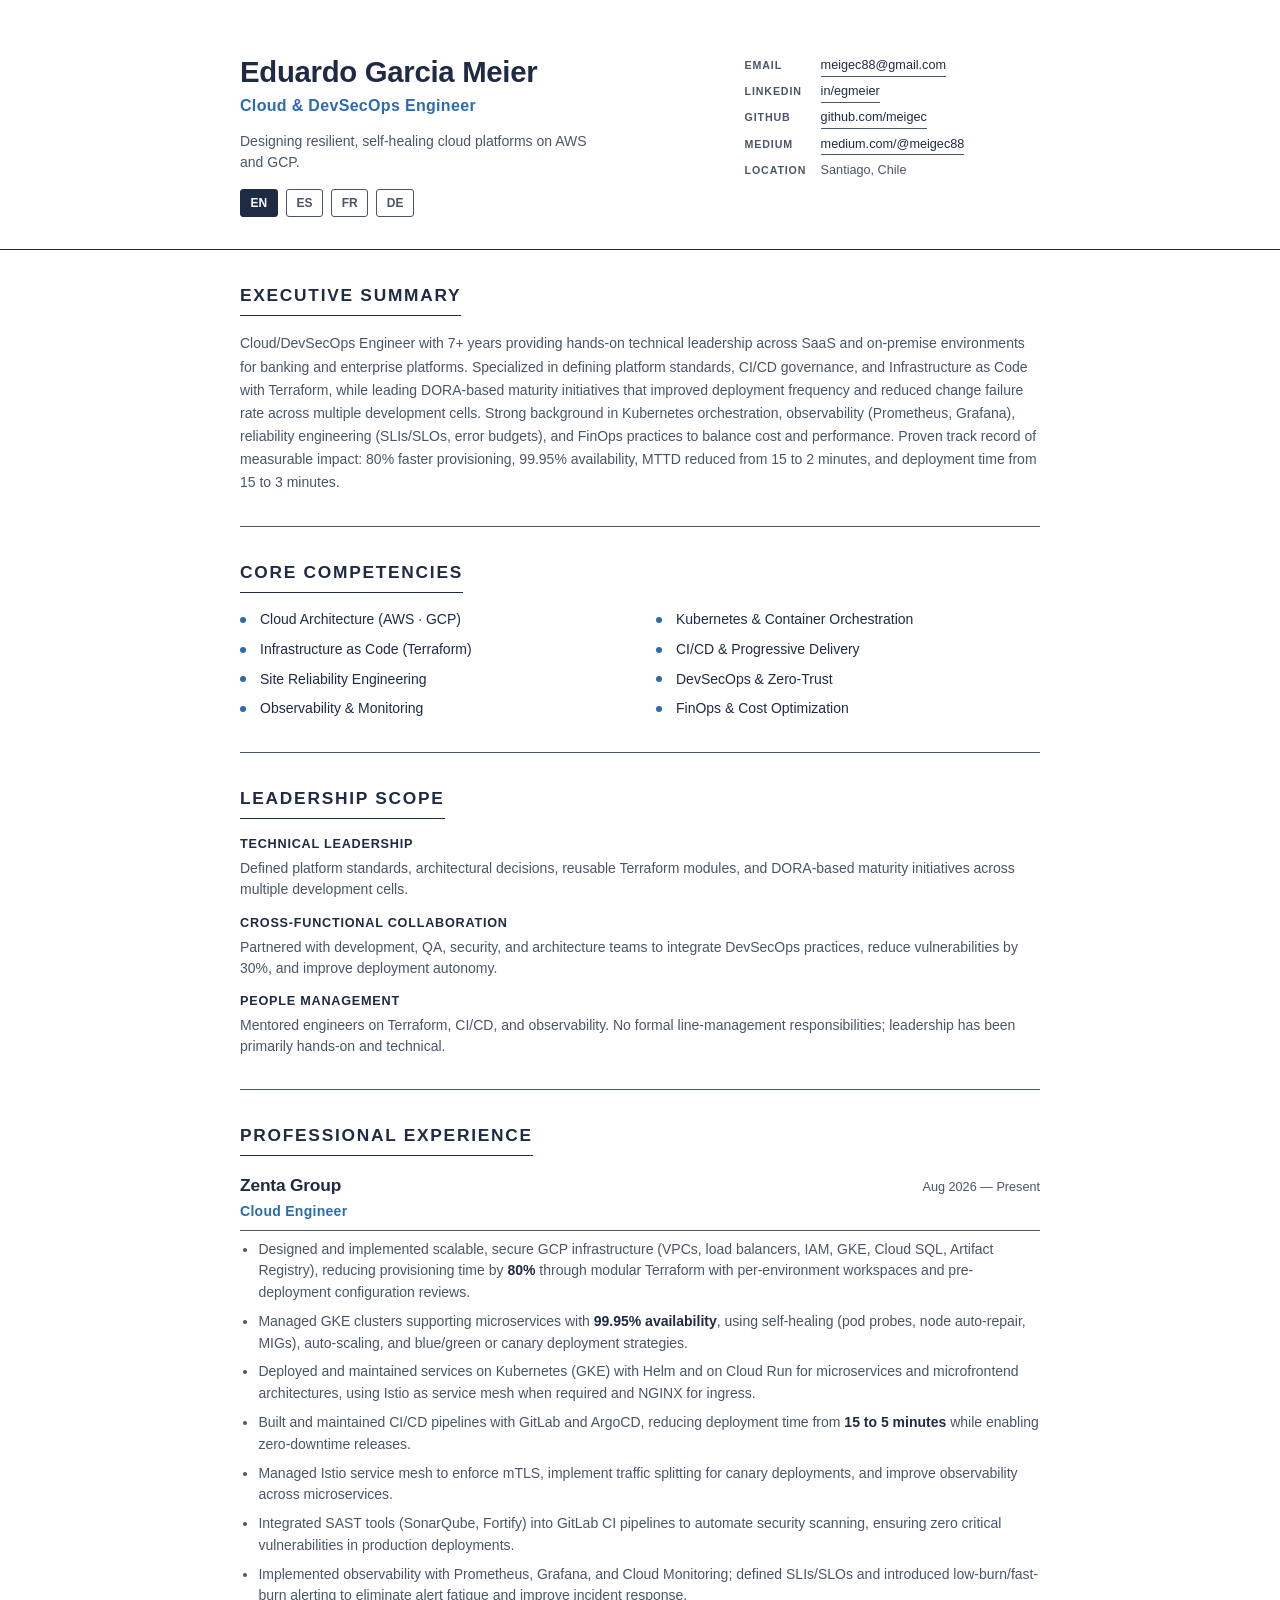
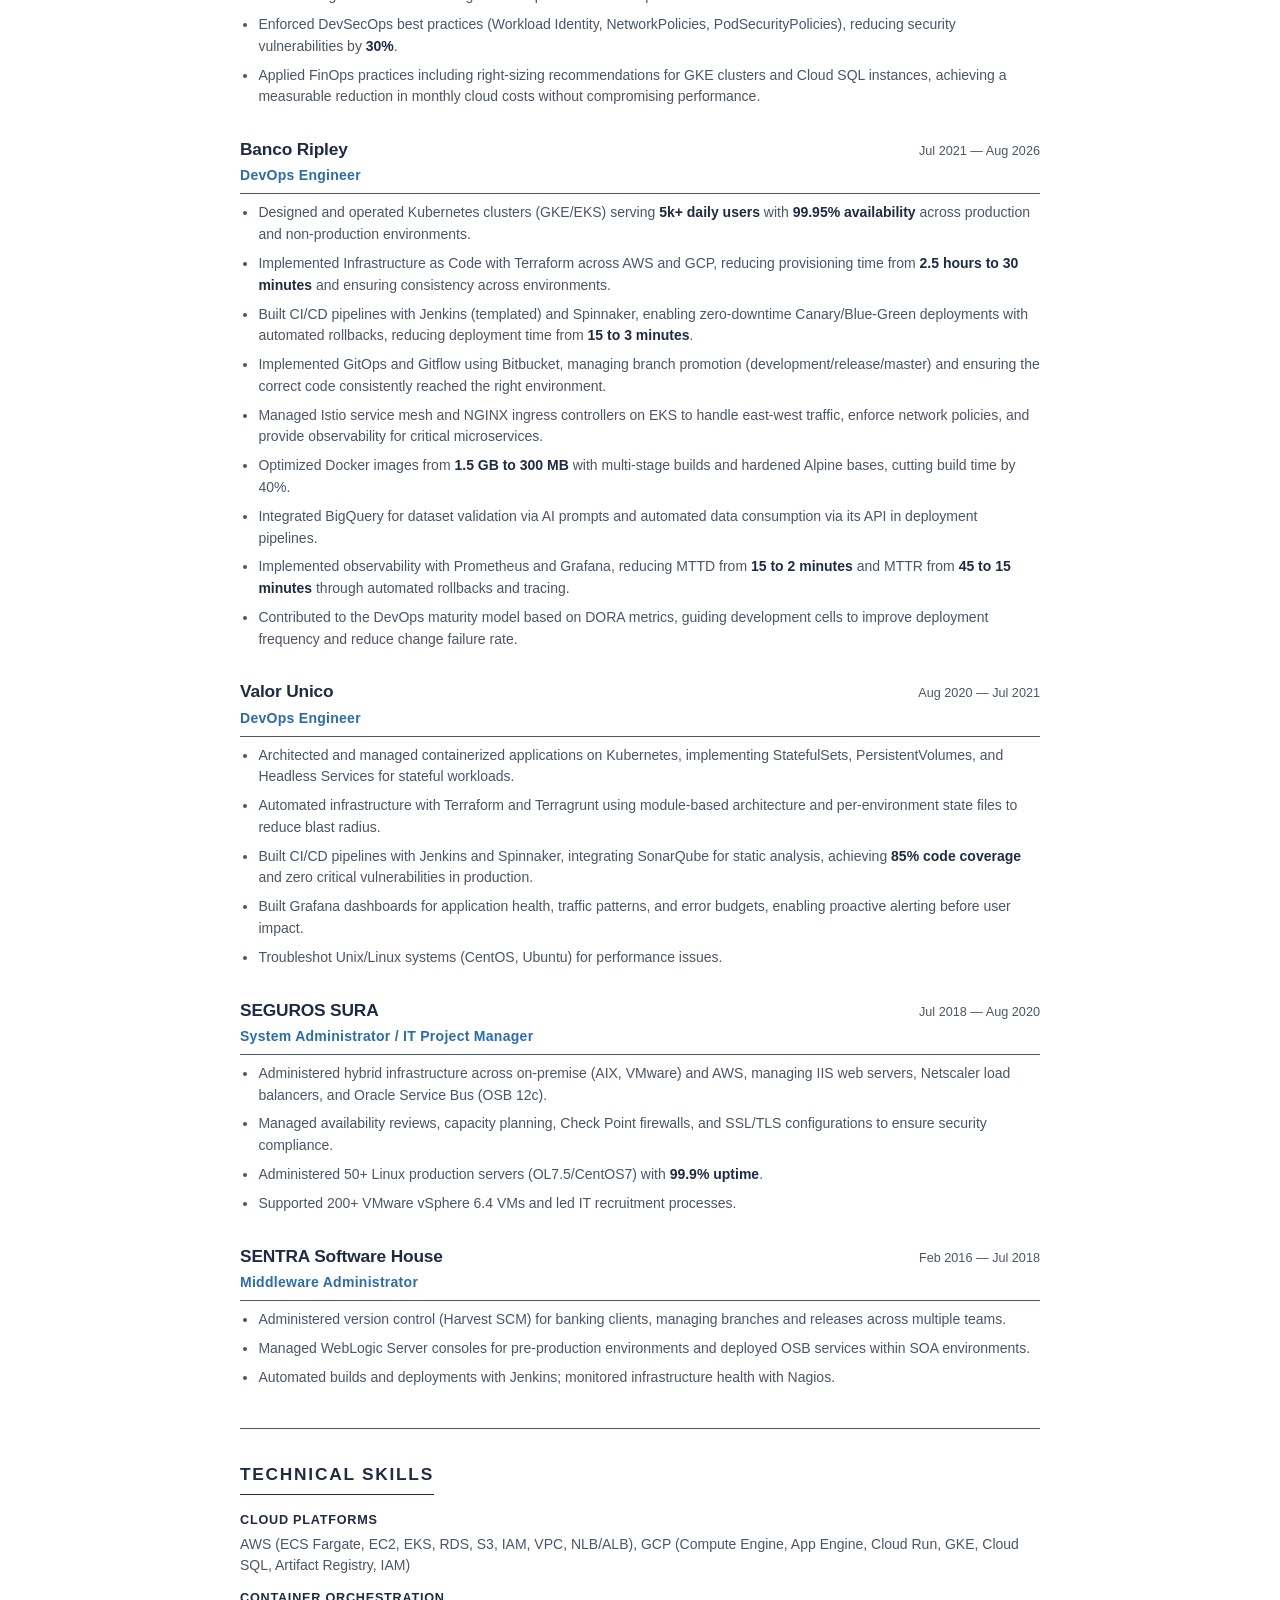
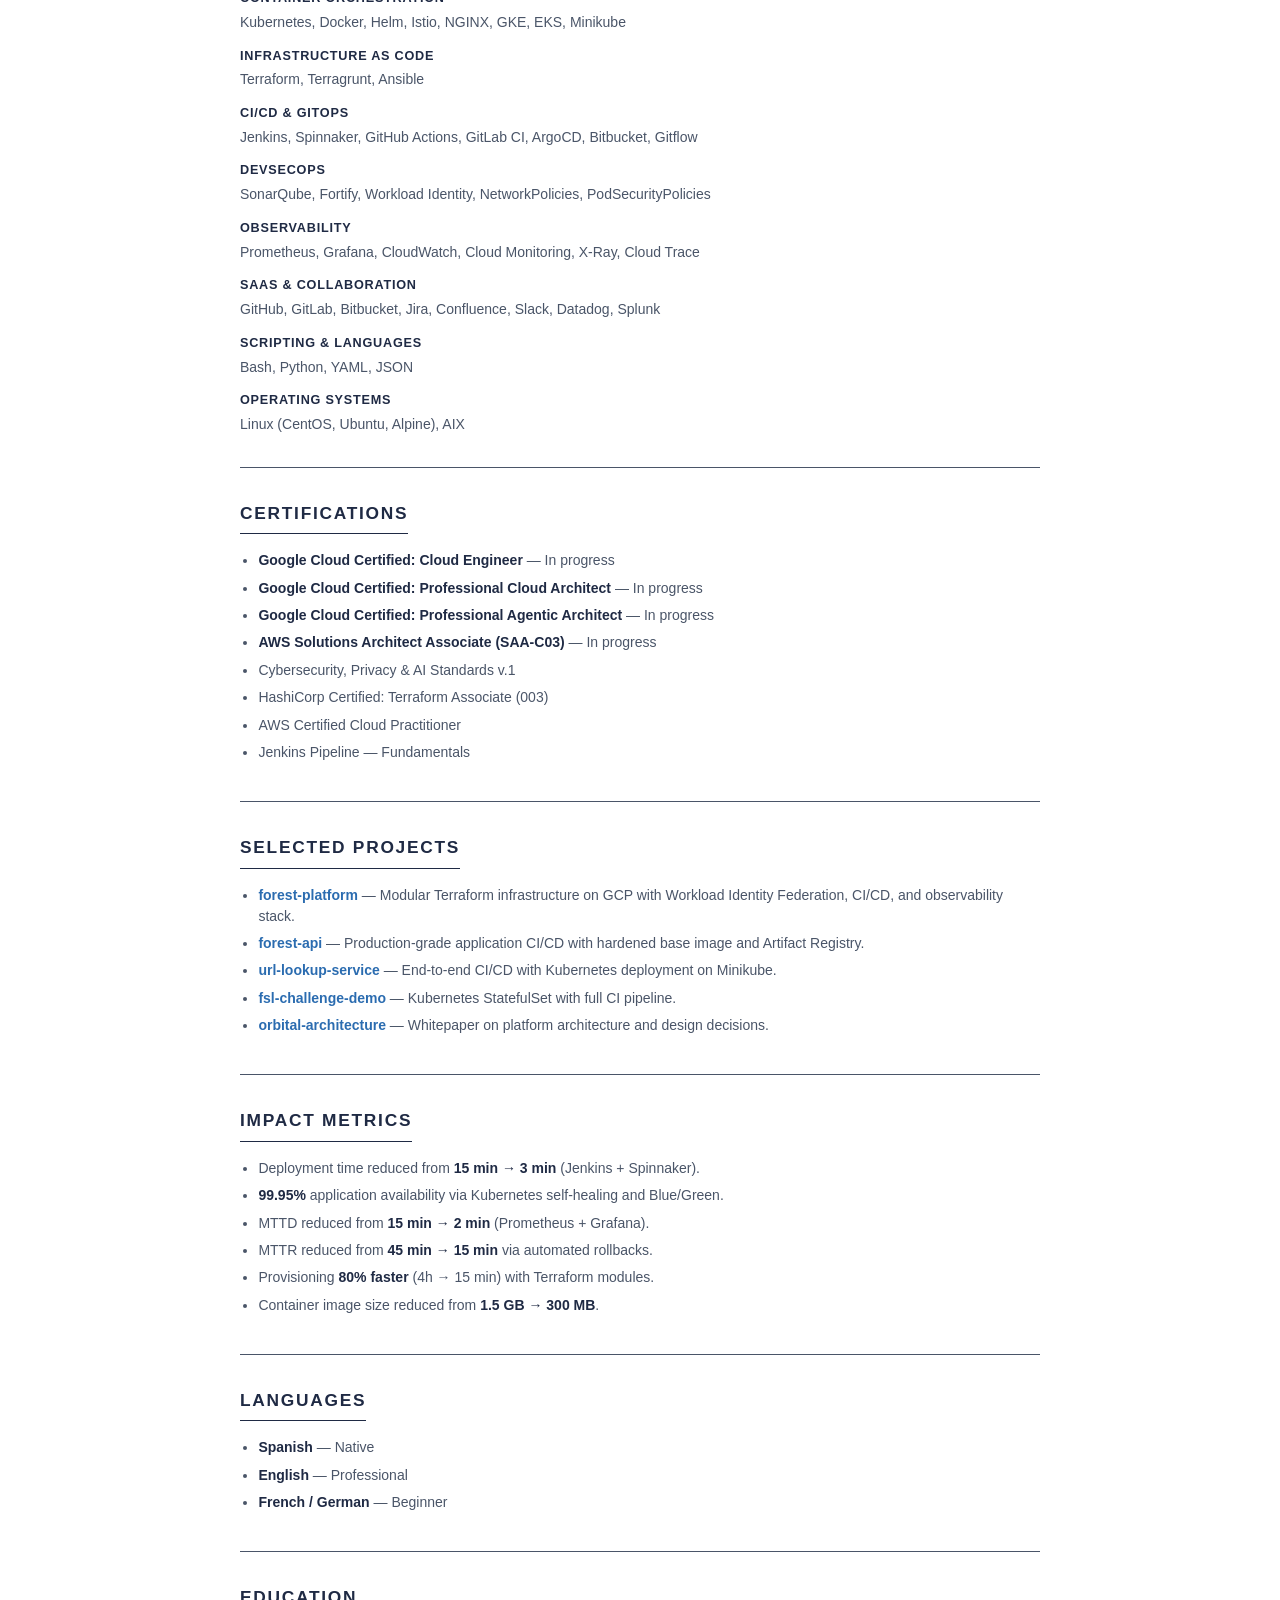
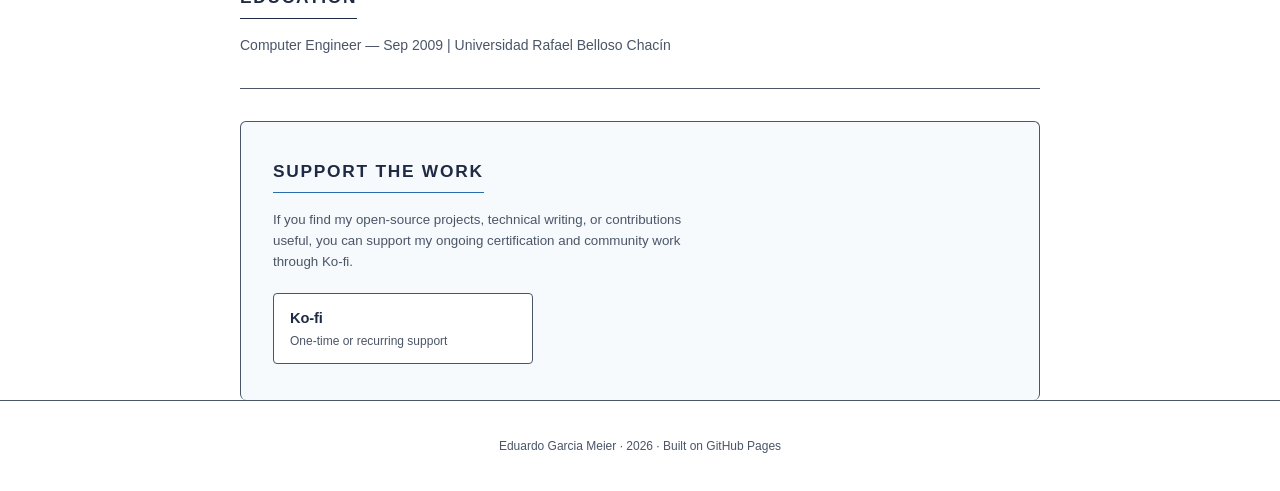
==== index.html @ 3ff2c57a "content(cv): reposition executive summary for Lead DevOps role with DORA and technical leadership - " ====
<!DOCTYPE html>
<html lang="en">
<head>
<meta charset="UTF-8">
<meta name="viewport" content="width=device-width, initial-scale=1.0">
<title>Eduardo Garcia Meier — Cloud &amp; DevSecOps Engineer</title>
<meta name="description" content="Cloud/DevSecOps Engineer with 7+ years providing hands-on technical leadership across SaaS and on-premise environments. Platform standards, CI/CD governance, Terraform, Kubernetes, and DORA-based maturity initiatives for banking and enterprise platforms.">
<meta name="author" content="Eduardo Garcia Meier">
<meta property="og:title" content="Eduardo Garcia Meier — Cloud &amp; DevSecOps Engineer">
<meta property="og:description" content="Designing resilient, self-healing cloud platforms on AWS and GCP.">
<meta property="og:type" content="profile">
<link rel="stylesheet" href="styles.css">
</head>
<body>

<header class="hero">
  <div class="container">
    <div class="hero-grid">
      <div class="hero-main">
        <h1>Eduardo Garcia Meier</h1>
        <p class="role">Cloud &amp; DevSecOps Engineer</p>
        <p class="tagline">Designing resilient, self-healing cloud platforms on AWS and GCP.</p>
        <nav class="lang-switch">
          <a href="index.html" class="active">EN</a>
          <a href="es.html">ES</a>
          <a href="fr.html">FR</a>
          <a href="de.html">DE</a>
        </nav>
      </div>
      <ul class="contact">
        <li><span class="label">Email</span><a href="mailto:meigec88@gmail.com">meigec88@gmail.com</a></li>
        <li><span class="label">LinkedIn</span><a href="https://www.linkedin.com/in/egmeier" target="_blank" rel="noopener">in/egmeier</a></li>
        <li><span class="label">GitHub</span><a href="https://github.com/meigec" target="_blank" rel="noopener">github.com/meigec</a></li>
        <li><span class="label">Medium</span><a href="https://medium.com/@meigec88" target="_blank" rel="noopener">medium.com/@meigec88</a></li>
        <li><span class="label">Location</span><span>Santiago, Chile</span></li>
      </ul>
    </div>
  </div>
</header>

<main class="container">

  <section class="section">
    <h2>Executive Summary</h2>
    <p class="summary">
      Cloud/DevSecOps Engineer with 7+ years providing hands-on technical leadership across SaaS and on-premise environments for banking and enterprise platforms. Specialized in defining platform standards, CI/CD governance, and Infrastructure as Code with Terraform, while leading DORA-based maturity initiatives that improved deployment frequency and reduced change failure rate across multiple development cells. Strong background in Kubernetes orchestration, observability (Prometheus, Grafana), reliability engineering (SLIs/SLOs, error budgets), and FinOps practices to balance cost and performance. Proven track record of measurable impact: 80% faster provisioning, 99.95% availability, MTTD reduced from 15 to 2 minutes, and deployment time from 15 to 3 minutes.
    </p>
  </section>

  <section class="section">
    <h2>Core Competencies</h2>
    <ul class="competencies">
      <li>Cloud Architecture (AWS · GCP)</li>
      <li>Kubernetes &amp; Container Orchestration</li>
      <li>Infrastructure as Code (Terraform)</li>
      <li>CI/CD &amp; Progressive Delivery</li>
      <li>Site Reliability Engineering</li>
      <li>DevSecOps &amp; Zero-Trust</li>
      <li>Observability &amp; Monitoring</li>
      <li>FinOps &amp; Cost Optimization</li>
    </ul>
  </section>

  <section class="section">
    <h2>Leadership Scope</h2>
    <dl class="skills">
      <dt>Technical Leadership</dt>
      <dd>Defined platform standards, architectural decisions, reusable Terraform modules, and DORA-based maturity initiatives across multiple development cells.</dd>
      <dt>Cross-Functional Collaboration</dt>
      <dd>Partnered with development, QA, security, and architecture teams to integrate DevSecOps practices, reduce vulnerabilities by 30%, and improve deployment autonomy.</dd>
      <dt>People Management</dt>
      <dd>Mentored engineers on Terraform, CI/CD, and observability. No formal line-management responsibilities; leadership has been primarily hands-on and technical.</dd>
    </dl>
  </section>

  <section class="section">
    <h2>Professional Experience</h2>

    <article class="job">
      <header class="job-header">
        <div>
          <h3>Zenta Group</h3>
          <p class="job-title">Cloud Engineer</p>
        </div>
        <span class="dates">Aug 2026 — Present</span>
      </header>
      <ul>
        <li>Designed and implemented scalable, secure GCP infrastructure (VPCs, load balancers, IAM, GKE, Cloud SQL, Artifact Registry), reducing provisioning time by <strong>80%</strong> through modular Terraform with per-environment workspaces and pre-deployment configuration reviews.</li>
        <li>Managed GKE clusters supporting microservices with <strong>99.95% availability</strong>, using self-healing (pod probes, node auto-repair, MIGs), auto-scaling, and blue/green or canary deployment strategies.</li>
        <li>Deployed and maintained services on Kubernetes (GKE) with Helm and on Cloud Run for microservices and microfrontend architectures, using Istio as service mesh when required and NGINX for ingress.</li>
        <li>Built and maintained CI/CD pipelines with GitLab and ArgoCD, reducing deployment time from <strong>15 to 5 minutes</strong> while enabling zero-downtime releases.</li>
        <li>Managed Istio service mesh to enforce mTLS, implement traffic splitting for canary deployments, and improve observability across microservices.</li>
        <li>Integrated SAST tools (SonarQube, Fortify) into GitLab CI pipelines to automate security scanning, ensuring zero critical vulnerabilities in production deployments.</li>
        <li>Implemented observability with Prometheus, Grafana, and Cloud Monitoring; defined SLIs/SLOs and introduced low-burn/fast-burn alerting to eliminate alert fatigue and improve incident response.</li>
        <li>Enforced DevSecOps best practices (Workload Identity, NetworkPolicies, PodSecurityPolicies), reducing security vulnerabilities by <strong>30%</strong>.</li>
        <li>Applied FinOps practices including right-sizing recommendations for GKE clusters and Cloud SQL instances, achieving a measurable reduction in monthly cloud costs without compromising performance.</li>
      </ul>
    </article>

    <article class="job">
      <header class="job-header">
        <div>
          <h3>Banco Ripley</h3>
          <p class="job-title">DevOps Engineer</p>
        </div>
        <span class="dates">Jul 2021 — Aug 2026</span>
      </header>
      <ul>
        <li>Designed and operated Kubernetes clusters (GKE/EKS) serving <strong>5k+ daily users</strong> with <strong>99.95% availability</strong> across production and non-production environments.</li>
        <li>Implemented Infrastructure as Code with Terraform across AWS and GCP, reducing provisioning time from <strong>2.5 hours to 30 minutes</strong> and ensuring consistency across environments.</li>
        <li>Built CI/CD pipelines with Jenkins (templated) and Spinnaker, enabling zero-downtime Canary/Blue-Green deployments with automated rollbacks, reducing deployment time from <strong>15 to 3 minutes</strong>.</li>
        <li>Implemented GitOps and Gitflow using Bitbucket, managing branch promotion (development/release/master) and ensuring the correct code consistently reached the right environment.</li>
        <li>Managed Istio service mesh and NGINX ingress controllers on EKS to handle east-west traffic, enforce network policies, and provide observability for critical microservices.</li>
        <li>Optimized Docker images from <strong>1.5 GB to 300 MB</strong> with multi-stage builds and hardened Alpine bases, cutting build time by 40%.</li>
        <li>Integrated BigQuery for dataset validation via AI prompts and automated data consumption via its API in deployment pipelines.</li>
        <li>Implemented observability with Prometheus and Grafana, reducing MTTD from <strong>15 to 2 minutes</strong> and MTTR from <strong>45 to 15 minutes</strong> through automated rollbacks and tracing.</li>
        <li>Contributed to the DevOps maturity model based on DORA metrics, guiding development cells to improve deployment frequency and reduce change failure rate.</li>
      </ul>
    </article>

    <article class="job">
      <header class="job-header">
        <div>
          <h3>Valor Unico</h3>
          <p class="job-title">DevOps Engineer</p>
        </div>
        <span class="dates">Aug 2020 — Jul 2021</span>
      </header>
      <ul>
        <li>Architected and managed containerized applications on Kubernetes, implementing StatefulSets, PersistentVolumes, and Headless Services for stateful workloads.</li>
        <li>Automated infrastructure with Terraform and Terragrunt using module-based architecture and per-environment state files to reduce blast radius.</li>
        <li>Built CI/CD pipelines with Jenkins and Spinnaker, integrating SonarQube for static analysis, achieving <strong>85% code coverage</strong> and zero critical vulnerabilities in production.</li>
        <li>Built Grafana dashboards for application health, traffic patterns, and error budgets, enabling proactive alerting before user impact.</li>
        <li>Troubleshot Unix/Linux systems (CentOS, Ubuntu) for performance issues.</li>
      </ul>
    </article>

    <article class="job">
      <header class="job-header">
        <div>
          <h3>SEGUROS SURA</h3>
          <p class="job-title">System Administrator / IT Project Manager</p>
        </div>
        <span class="dates">Jul 2018 — Aug 2020</span>
      </header>
      <ul>
        <li>Administered hybrid infrastructure across on-premise (AIX, VMware) and AWS, managing IIS web servers, Netscaler load balancers, and Oracle Service Bus (OSB 12c).</li>
        <li>Managed availability reviews, capacity planning, Check Point firewalls, and SSL/TLS configurations to ensure security compliance.</li>
        <li>Administered 50+ Linux production servers (OL7.5/CentOS7) with <strong>99.9% uptime</strong>.</li>
        <li>Supported 200+ VMware vSphere 6.4 VMs and led IT recruitment processes.</li>
      </ul>
    </article>

    <article class="job">
      <header class="job-header">
        <div>
          <h3>SENTRA Software House</h3>
          <p class="job-title">Middleware Administrator</p>
        </div>
        <span class="dates">Feb 2016 — Jul 2018</span>
      </header>
      <ul>
        <li>Administered version control (Harvest SCM) for banking clients, managing branches and releases across multiple teams.</li>
        <li>Managed WebLogic Server consoles for pre-production environments and deployed OSB services within SOA environments.</li>
        <li>Automated builds and deployments with Jenkins; monitored infrastructure health with Nagios.</li>
      </ul>
    </article>

  </section>

  <section class="section">
    <h2>Technical Skills</h2>
    <dl class="skills">
      <dt>Cloud Platforms</dt>
      <dd>AWS (ECS Fargate, EC2, EKS, RDS, S3, IAM, VPC, NLB/ALB), GCP (Compute Engine, App Engine, Cloud Run, GKE, Cloud SQL, Artifact Registry, IAM)</dd>
      <dt>Container Orchestration</dt>
      <dd>Kubernetes, Docker, Helm, Istio, NGINX, GKE, EKS, Minikube</dd>
      <dt>Infrastructure as Code</dt>
      <dd>Terraform, Terragrunt, Ansible</dd>
      <dt>CI/CD &amp; GitOps</dt>
      <dd>Jenkins, Spinnaker, GitHub Actions, GitLab CI, ArgoCD, Bitbucket, Gitflow</dd>
      <dt>DevSecOps</dt>
      <dd>SonarQube, Fortify, Workload Identity, NetworkPolicies, PodSecurityPolicies</dd>
      <dt>Observability</dt>
      <dd>Prometheus, Grafana, CloudWatch, Cloud Monitoring, X-Ray, Cloud Trace</dd>
      <dt>SaaS &amp; Collaboration</dt>
      <dd>GitHub, GitLab, Bitbucket, Jira, Confluence, Slack, Datadog, Splunk</dd>
      <dt>Scripting &amp; Languages</dt>
      <dd>Bash, Python, YAML, JSON</dd>
      <dt>Operating Systems</dt>
      <dd>Linux (CentOS, Ubuntu, Alpine), AIX</dd>
    </dl>
  </section>

  <section class="section">
    <h2>Certifications</h2>
    <ul class="certs">
      <li><strong>Google Cloud Certified: Cloud Engineer</strong> — In progress</li>
      <li><strong>Google Cloud Certified: Professional Cloud Architect</strong> — In progress</li>
      <li><strong>Google Cloud Certified: Professional Agentic Architect</strong> — In progress</li>
      <li><strong>AWS Solutions Architect Associate (SAA-C03)</strong> — In progress</li>
      <li>Cybersecurity, Privacy &amp; AI Standards v.1</li>
      <li>HashiCorp Certified: Terraform Associate (003)</li>
      <li>AWS Certified Cloud Practitioner</li>
      <li>Jenkins Pipeline — Fundamentals</li>
    </ul>
  </section>

  <section class="section">
    <h2>Selected Projects</h2>
    <ul class="projects">
      <li><a href="https://github.com/meigec/forest-platform" target="_blank" rel="noopener">forest-platform</a> — Modular Terraform infrastructure on GCP with Workload Identity Federation, CI/CD, and observability stack.</li>
      <li><a href="https://github.com/meigec/forest-api" target="_blank" rel="noopener">forest-api</a> — Production-grade application CI/CD with hardened base image and Artifact Registry.</li>
      <li><a href="https://github.com/meigec/url-lookup-service" target="_blank" rel="noopener">url-lookup-service</a> — End-to-end CI/CD with Kubernetes deployment on Minikube.</li>
      <li><a href="https://github.com/meigec/fsl-challenge-demo" target="_blank" rel="noopener">fsl-challenge-demo</a> — Kubernetes StatefulSet with full CI pipeline.</li>
      <li><a href="https://github.com/meigec/orbital-architecture" target="_blank" rel="noopener">orbital-architecture</a> — Whitepaper on platform architecture and design decisions.</li>
    </ul>
  </section>

  <section class="section">
    <h2>Impact Metrics</h2>
    <ul class="metrics">
      <li>Deployment time reduced from <strong>15 min → 3 min</strong> (Jenkins + Spinnaker).</li>
      <li><strong>99.95%</strong> application availability via Kubernetes self-healing and Blue/Green.</li>
      <li>MTTD reduced from <strong>15 min → 2 min</strong> (Prometheus + Grafana).</li>
      <li>MTTR reduced from <strong>45 min → 15 min</strong> via automated rollbacks.</li>
      <li>Provisioning <strong>80% faster</strong> (4h → 15 min) with Terraform modules.</li>
      <li>Container image size reduced from <strong>1.5 GB → 300 MB</strong>.</li>
    </ul>
  </section>

  <section class="section">
    <h2>Languages</h2>
    <ul class="languages">
      <li><strong>Spanish</strong> — Native</li>
      <li><strong>English</strong> — Professional</li>
      <li><strong>French / German</strong> — Beginner</li>
    </ul>
  </section>

  <section class="section">
    <h2>Education</h2>
    <p class="edu">Computer Engineer — Sep 2009 | Universidad Rafael Belloso Chacín</p>
  </section>

  <section class="section support-section">
    <h2>Support the Work</h2>
    <p class="support-intro">
      If you find my open-source projects, technical writing, or contributions useful, you can support my ongoing certification and community work through Ko-fi.
    </p>
    <ul class="support">
      <li>
        <a href="https://ko-fi.com/eduardogarciameier" target="_blank" rel="noopener">
          <span class="support-name">Ko-fi</span>
          <span class="support-desc">One-time or recurring support</span>
        </a>
      </li>
    </ul>
  </section>

</main>

<footer class="footer">
  <div class="container">
    <p>Eduardo Garcia Meier · <span id="year"></span> · Built on GitHub Pages</p>
  </div>
</footer>

<script>
  document.getElementById('year').textContent = new Date().getFullYear();
</script>

</body>
</html>
---- styles.css ----
:root {
  --navy:   #1F2A44;
  --slate:  #4A5568;
  --accent: #2B6CB0;
  --white:  #FFFFFF;
  --rule:   #4A5568;
  --soft:   #F7FAFC;
}

*,
*::before,
*::after { box-sizing: border-box; }

html { -webkit-text-size-adjust: 100%; }

body {
  margin: 0;
  font-family: 'Calibri', 'Carlito', Arial, Helvetica, sans-serif;
  font-size: 10.5pt;
  line-height: 1.55;
  color: var(--navy);
  background: var(--white);
  -webkit-font-smoothing: antialiased;
  text-rendering: optimizeLegibility;
}

.container {
  max-width: 880px;
  margin: 0 auto;
  padding: 0 2.5rem;
}

.hero {
  background: var(--white);
  padding: 3.5rem 0 2rem;
  border-bottom: 1.5px solid var(--navy);
}

.hero-grid {
  display: grid;
  grid-template-columns: 1.6fr 1fr;
  gap: 2rem;
  align-items: start;
}

.hero h1 {
  margin: 0 0 0.35rem;
  font-size: 22pt;
  font-weight: 700;
  letter-spacing: -0.01em;
  color: var(--navy);
  line-height: 1.1;
}

.role {
  margin: 0 0 0.75rem;
  font-size: 12pt;
  font-weight: 600;
  color: var(--accent);
  letter-spacing: 0.02em;
}

.tagline {
  margin: 0;
  font-size: 10.5pt;
  color: var(--slate);
  line-height: 1.5;
  max-width: 46ch;
}

.contact {
  list-style: none;
  padding: 0;
  margin: 0;
  font-size: 9.5pt;
}

.contact li {
  display: flex;
  align-items: baseline;
  gap: 0.5rem;
  margin-bottom: 0.35rem;
  color: var(--slate);
}

.contact .label {
  display: inline-block;
  min-width: 68px;
  font-weight: 600;
  color: var(--slate);
  text-transform: uppercase;
  font-size: 8pt;
  letter-spacing: 0.08em;
}

.contact a {
  color: var(--navy);
  text-decoration: none;
  border-bottom: 1px solid var(--rule);
  transition: border-color 0.15s, color 0.15s;
}

.contact a:hover {
  color: var(--accent);
  border-color: var(--accent);
}

.section {
  padding: 2rem 0;
  border-bottom: 1px solid var(--rule);
}

.section:last-of-type { border-bottom: none; }

.section h2 {
  font-size: 13pt;
  font-weight: 700;
  color: var(--navy);
  margin: 0 0 1rem;
  text-transform: uppercase;
  letter-spacing: 0.1em;
  padding-bottom: 0.4rem;
  border-bottom: 1.5px solid var(--navy);
  display: inline-block;
}

.summary {
  margin: 0;
  font-size: 10.5pt;
  line-height: 1.65;
  color: var(--slate);
}

.competencies {
  list-style: none;
  padding: 0;
  margin: 0;
  display: grid;
  grid-template-columns: repeat(2, 1fr);
  gap: 0.5rem 2rem;
}

.competencies li {
  position: relative;
  padding-left: 1.25rem;
  font-size: 10.5pt;
  font-weight: 500;
  color: var(--navy);
}

.competencies li::before {
  content: "";
  position: absolute;
  left: 0;
  top: 0.55em;
  width: 6px;
  height: 6px;
  background: var(--accent);
  border-radius: 50%;
}

.job {
  margin-bottom: 1.75rem;
}

.job:last-child { margin-bottom: 0; }

.job-header {
  display: flex;
  justify-content: space-between;
  align-items: baseline;
  gap: 1rem;
  margin-bottom: 0.5rem;
  padding-bottom: 0.4rem;
  border-bottom: 1px solid var(--rule);
}

.job-header h3 {
  margin: 0;
  font-size: 13pt;
  font-weight: 700;
  color: var(--navy);
  letter-spacing: -0.01em;
}

.job-title {
  margin: 0.15rem 0 0;
  font-size: 10.5pt;
  font-weight: 600;
  color: var(--accent);
  letter-spacing: 0.02em;
}

.dates {
  font-size: 9.5pt;
  font-weight: 500;
  color: var(--slate);
  white-space: nowrap;
  font-variant-numeric: tabular-nums;
}

.job ul {
  margin: 0;
  padding-left: 1.15rem;
}

.job li {
  margin-bottom: 0.45rem;
  font-size: 10.5pt;
  line-height: 1.55;
  color: var(--slate);
}

.job li strong {
  color: var(--navy);
  font-weight: 700;
}

.skills { margin: 0; }

.skills dt {
  font-weight: 700;
  font-size: 9.5pt;
  color: var(--navy);
  text-transform: uppercase;
  letter-spacing: 0.06em;
  margin-top: 0.85rem;
}

.skills dt:first-child { margin-top: 0; }

.skills dd {
  margin: 0.2rem 0 0;
  font-size: 10.5pt;
  color: var(--slate);
  line-height: 1.5;
}

.certs,
.projects,
.metrics,
.languages {
  margin: 0;
  padding-left: 1.15rem;
}

.certs li,
.projects li,
.metrics li,
.languages li {
  margin-bottom: 0.4rem;
  font-size: 10.5pt;
  color: var(--slate);
  line-height: 1.5;
}

.certs li strong,
.metrics li strong,
.languages li strong {
  color: var(--navy);
  font-weight: 700;
}

.projects a {
  color: var(--accent);
  font-weight: 600;
  text-decoration: none;
  border-bottom: 1px solid transparent;
  transition: border-color 0.15s;
}

.projects a:hover { border-color: var(--accent); }

.edu {
  margin: 0;
  font-size: 10.5pt;
  color: var(--slate);
}

.footer {
  padding: 1.5rem 0;
  border-top: 1px solid var(--rule);
  text-align: center;
  font-size: 9pt;
  color: var(--slate);
}

.lang-switch {
  display: flex;
  gap: 0.5rem;
  margin-top: 1rem;
  font-size: 9pt;
}

.lang-switch a {
  color: var(--slate);
  text-decoration: none;
  padding: 0.25rem 0.6rem;
  border: 1px solid var(--rule);
  border-radius: 3px;
  font-weight: 600;
  transition: all 0.15s;
}

.lang-switch a:hover {
  color: var(--accent);
  border-color: var(--accent);
}

.lang-switch a.active {
  background: var(--navy);
  color: var(--white);
  border-color: var(--navy);
}

.support-section {
  background: var(--soft);
  padding: 2.25rem 2rem;
  margin: 2rem 0 0;
  border-radius: 6px;
  border: 1px solid var(--rule);
}

.support-section h2 {
  border-bottom-color: var(--accent);
}

.support-intro {
  margin: 0 0 1.25rem;
  font-size: 10pt;
  color: var(--slate);
  line-height: 1.6;
  max-width: 60ch;
}

.support {
  list-style: none;
  padding: 0;
  margin: 0;
  display: grid;
  grid-template-columns: repeat(auto-fit, minmax(200px, 260px));
  gap: 0.75rem;
}

.support li {
  margin: 0;
}

.support a {
  display: flex;
  flex-direction: column;
  gap: 0.2rem;
  padding: 0.85rem 1rem;
  background: var(--white);
  border: 1px solid var(--rule);
  border-radius: 4px;
  text-decoration: none;
  transition: border-color 0.15s, box-shadow 0.15s, transform 0.15s;
}

.support a:hover {
  border-color: var(--accent);
  box-shadow: 0 2px 8px rgba(43, 108, 176, 0.08);
  transform: translateY(-1px);
}

.support-name {
  font-size: 11pt;
  font-weight: 700;
  color: var(--navy);
  letter-spacing: -0.01em;
}

.support-desc {
  font-size: 9pt;
  color: var(--slate);
  line-height: 1.35;
}

@media (max-width: 640px) {
  .container { padding: 0 1.25rem; }
  .hero { padding: 2.5rem 0 1.5rem; }
  .hero-grid { grid-template-columns: 1fr; gap: 1.25rem; }
  .hero h1 { font-size: 20pt; }
  .competencies { grid-template-columns: 1fr; }
  .job-header { flex-direction: column; align-items: flex-start; gap: 0.15rem; }
  .support { grid-template-columns: 1fr; }
  .support-section { padding: 1.75rem 1.25rem; }
}

@media print {
  @page { margin: 1.2cm 1.4cm; }
  body { font-size: 10pt; color: #000; background: #fff; }
  .hero { padding: 0 0 0.75rem; border-bottom: 1.5px solid #000; }
  .section { padding: 0.85rem 0; page-break-inside: avoid; border-bottom: 1px solid #4A5568; }
  .job { page-break-inside: avoid; }
  .footer { display: none; }
  .support-section { display: none; }
  .lang-switch { display: none; }
  a { color: #000; border: none; }
  .container { padding: 0; max-width: 100%; }
  .section h2 { font-size: 12pt; }
  .role { font-size: 11pt; }
  .job-header h3 { font-size: 12pt; }
}
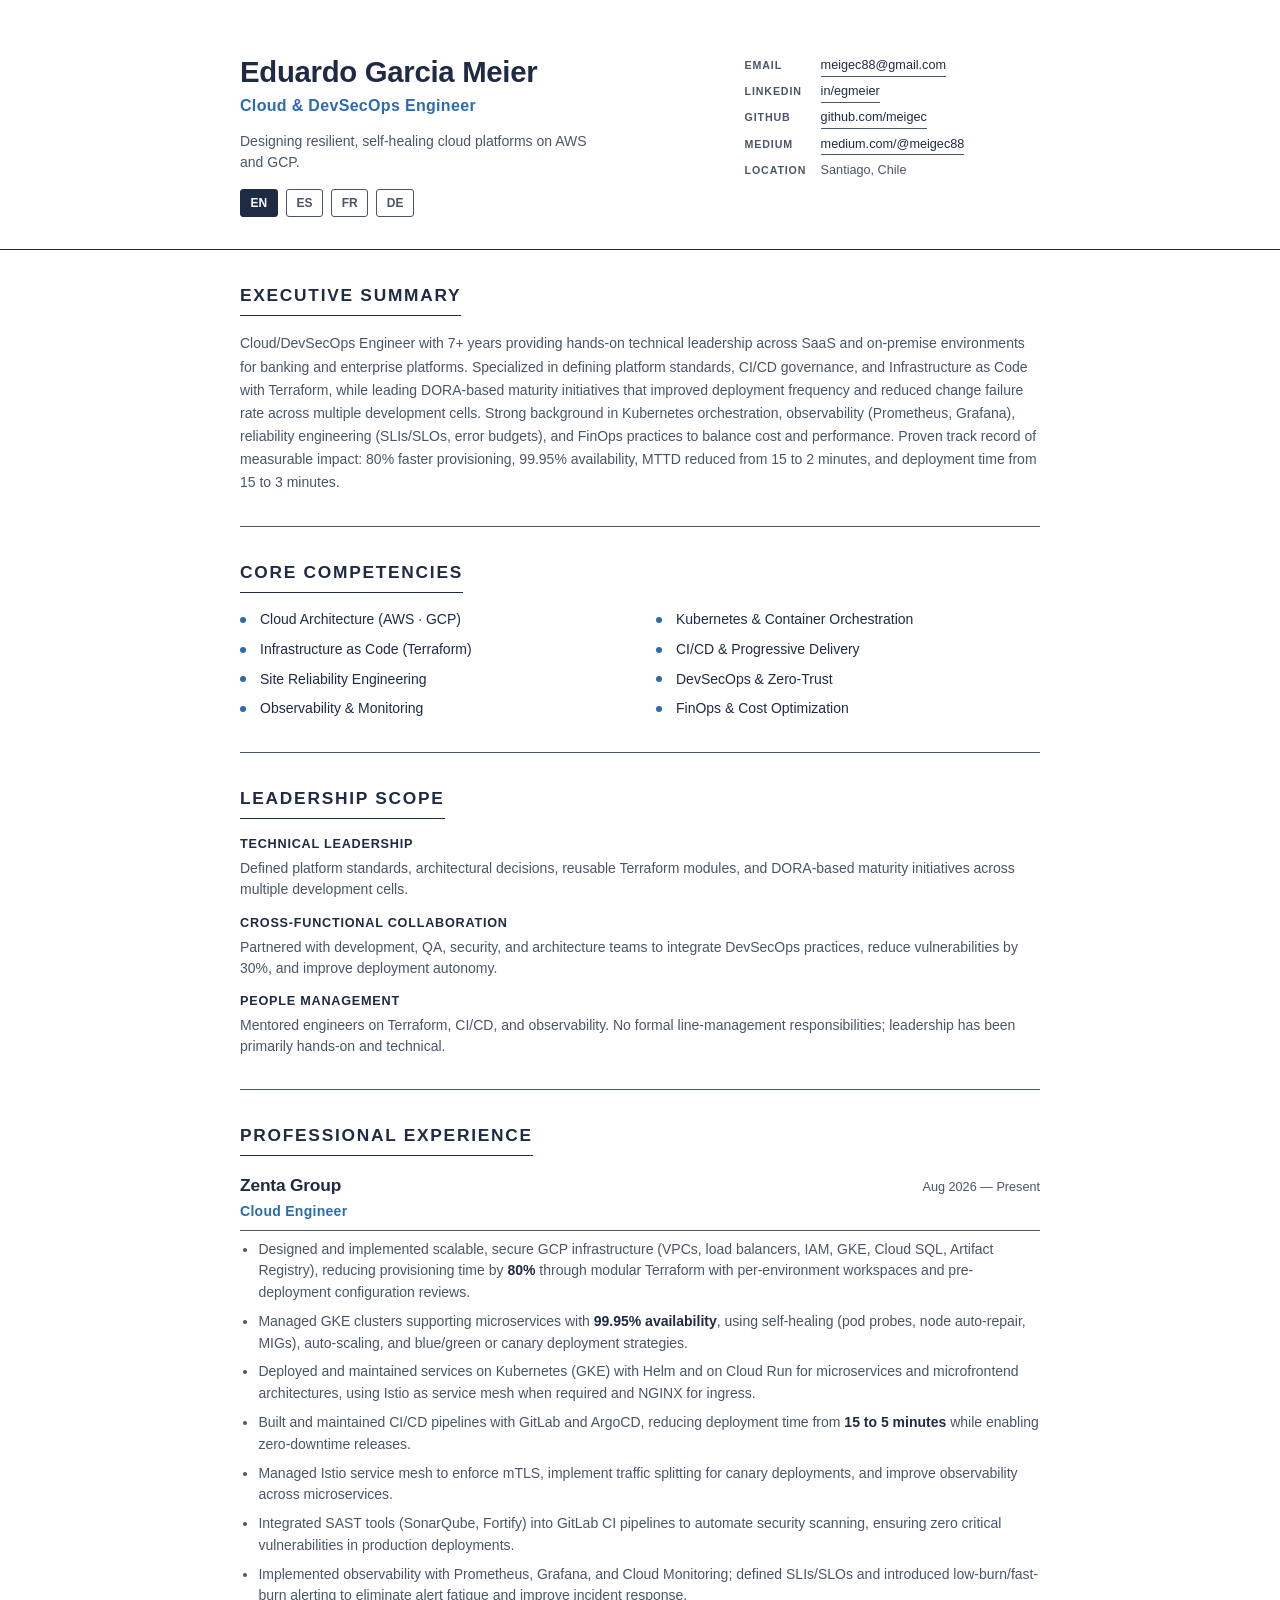
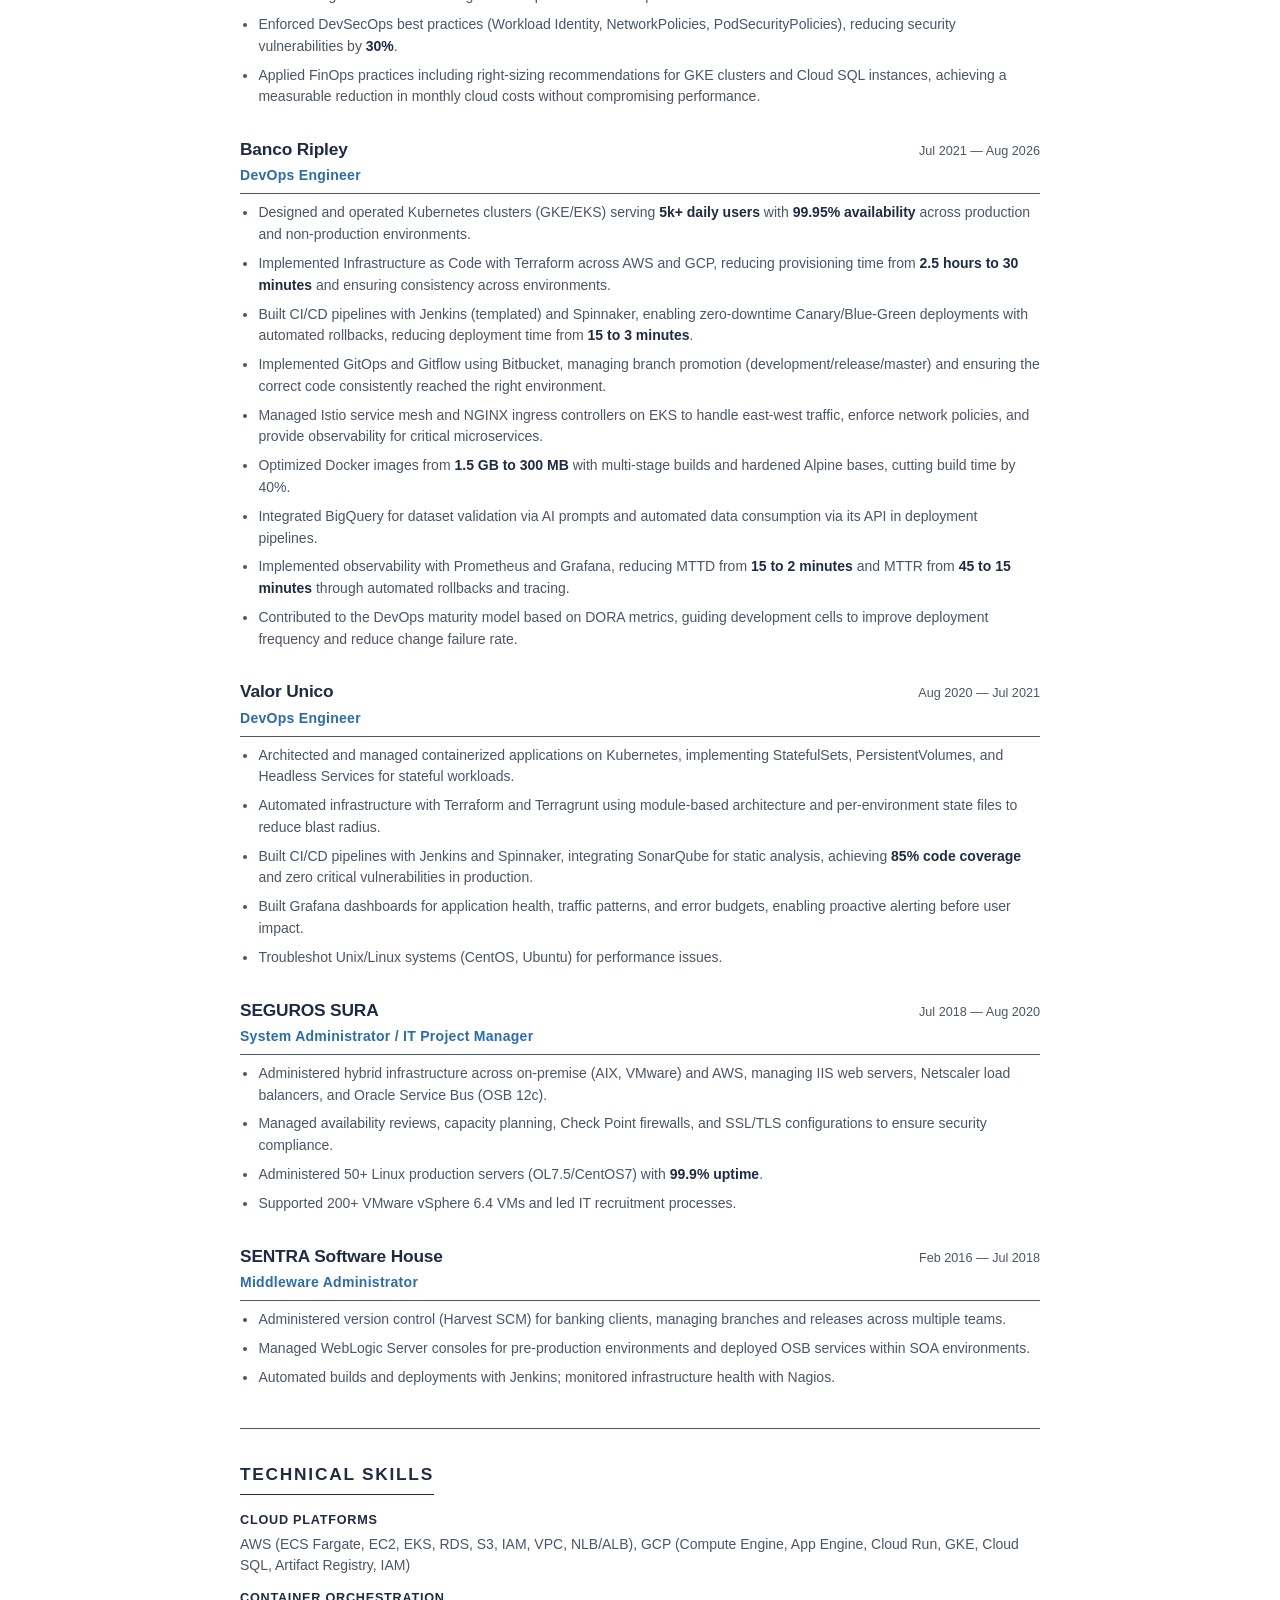
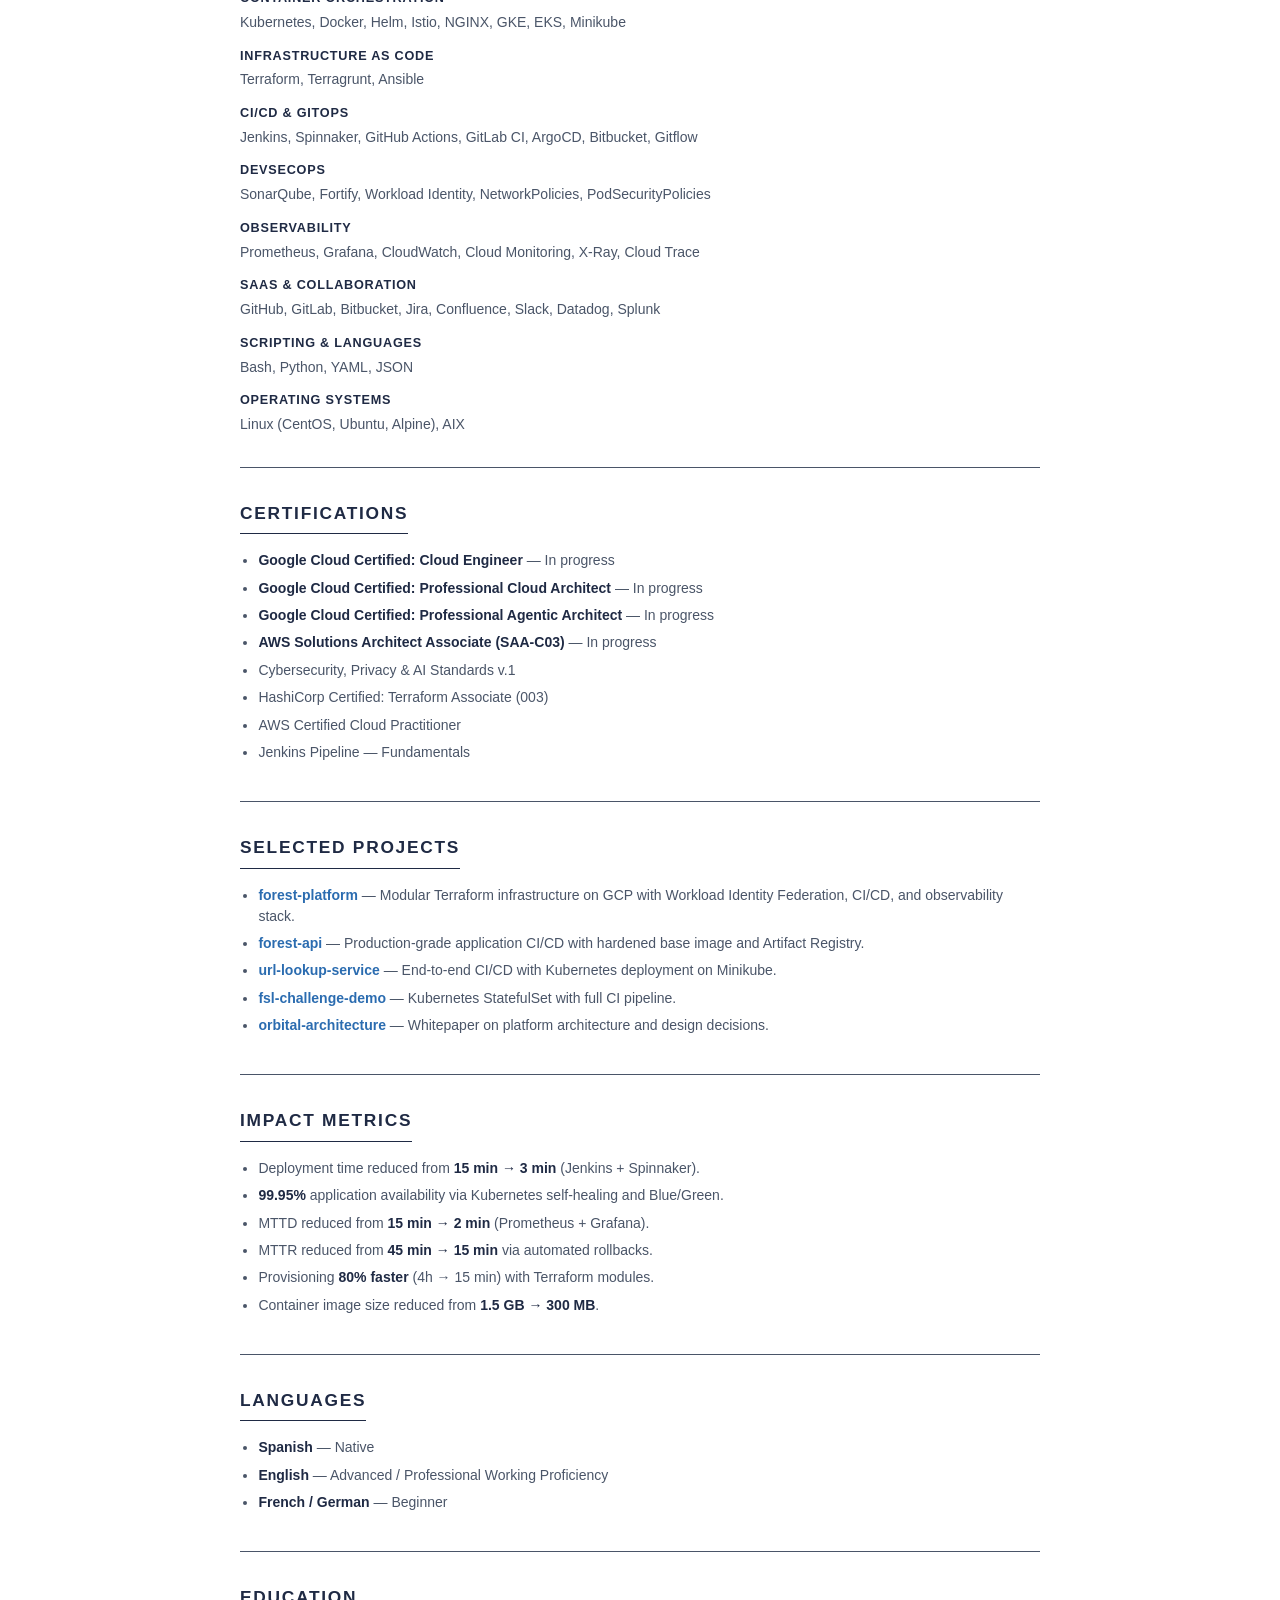
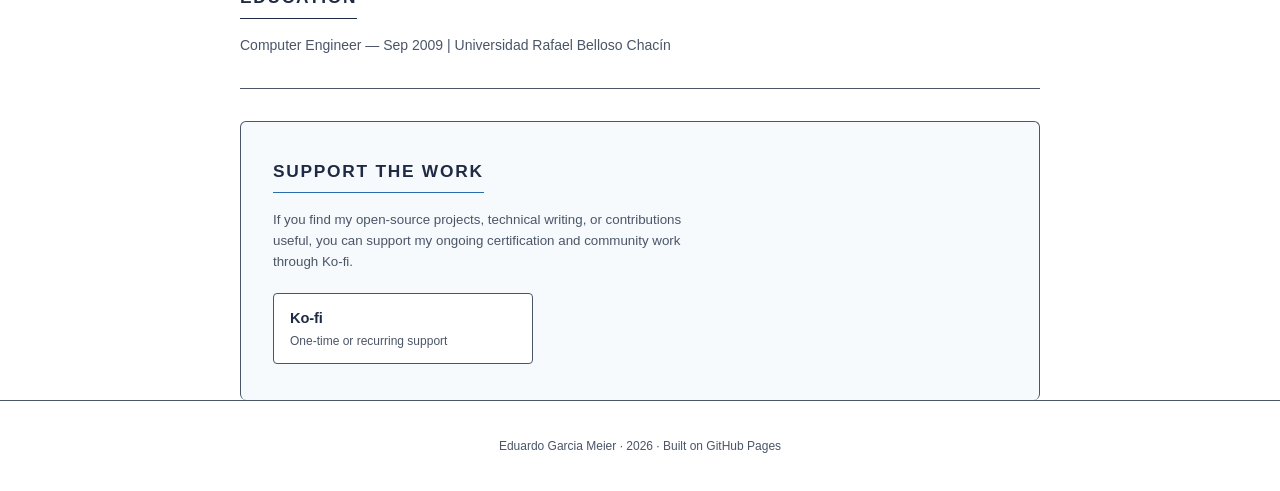
==== commit 459fc4e7: "content(cv): translate English proficiency level into each language version" ====
--- a/index.html
+++ b/index.html
@@ -233,7 +233,7 @@
     <h2>Languages</h2>
     <ul class="languages">
       <li><strong>Spanish</strong> — Native</li>
-      <li><strong>English</strong> — Professional</li>
+      <li><strong>English</strong> — Advanced / Professional Working Proficiency</li>
       <li><strong>French / German</strong> — Beginner</li>
     </ul>
   </section>
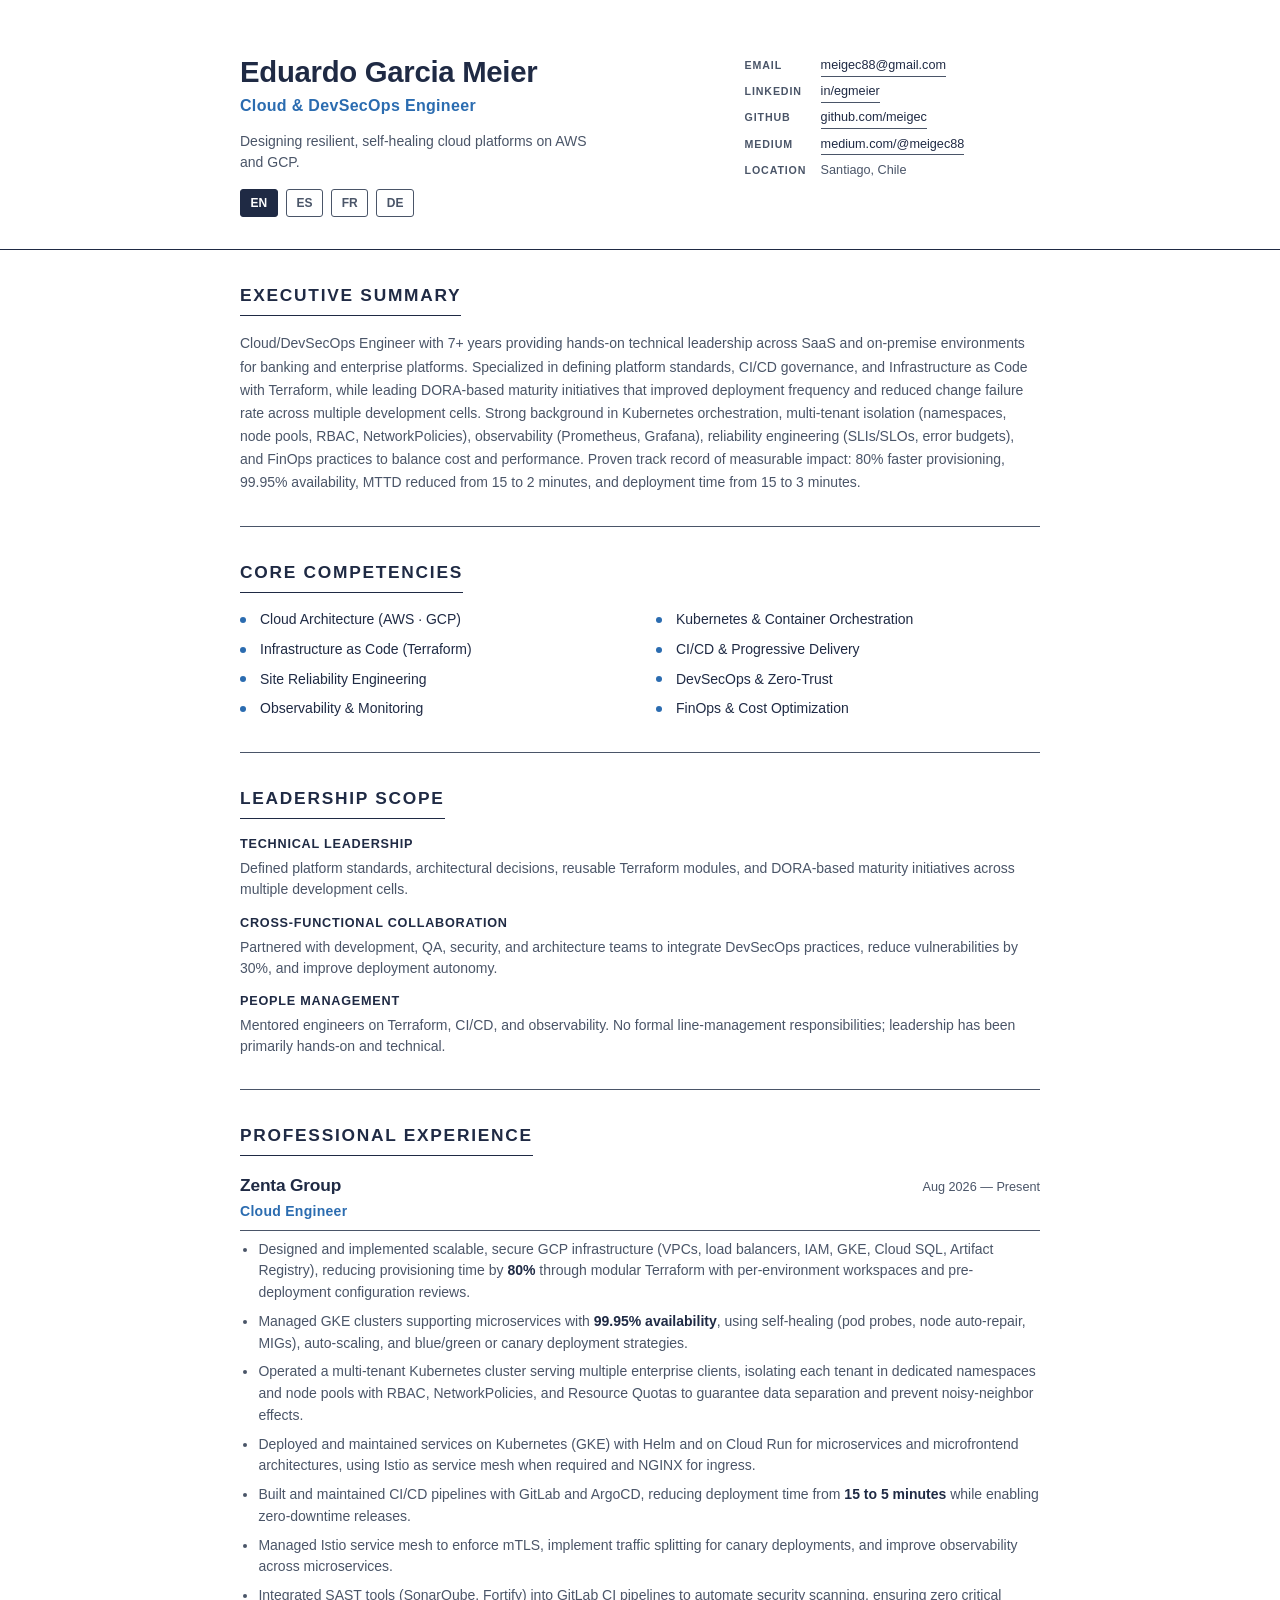
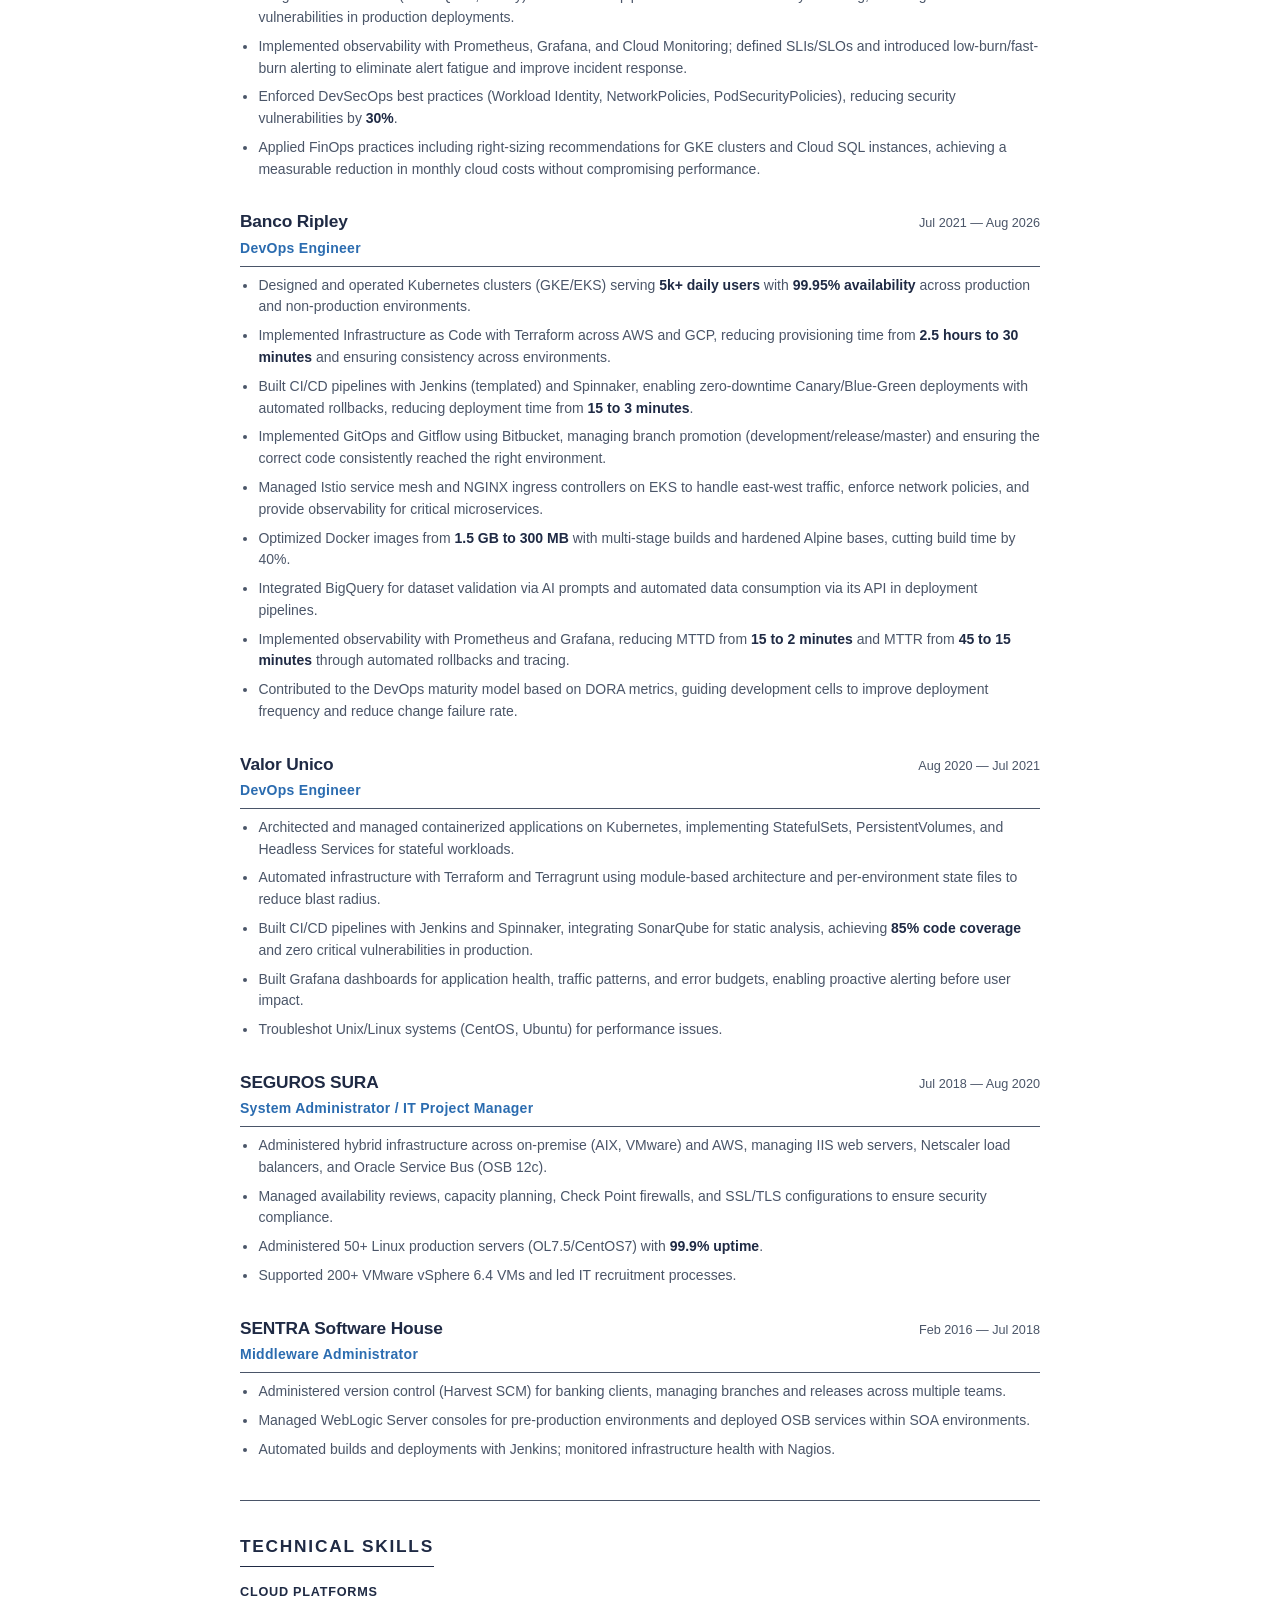
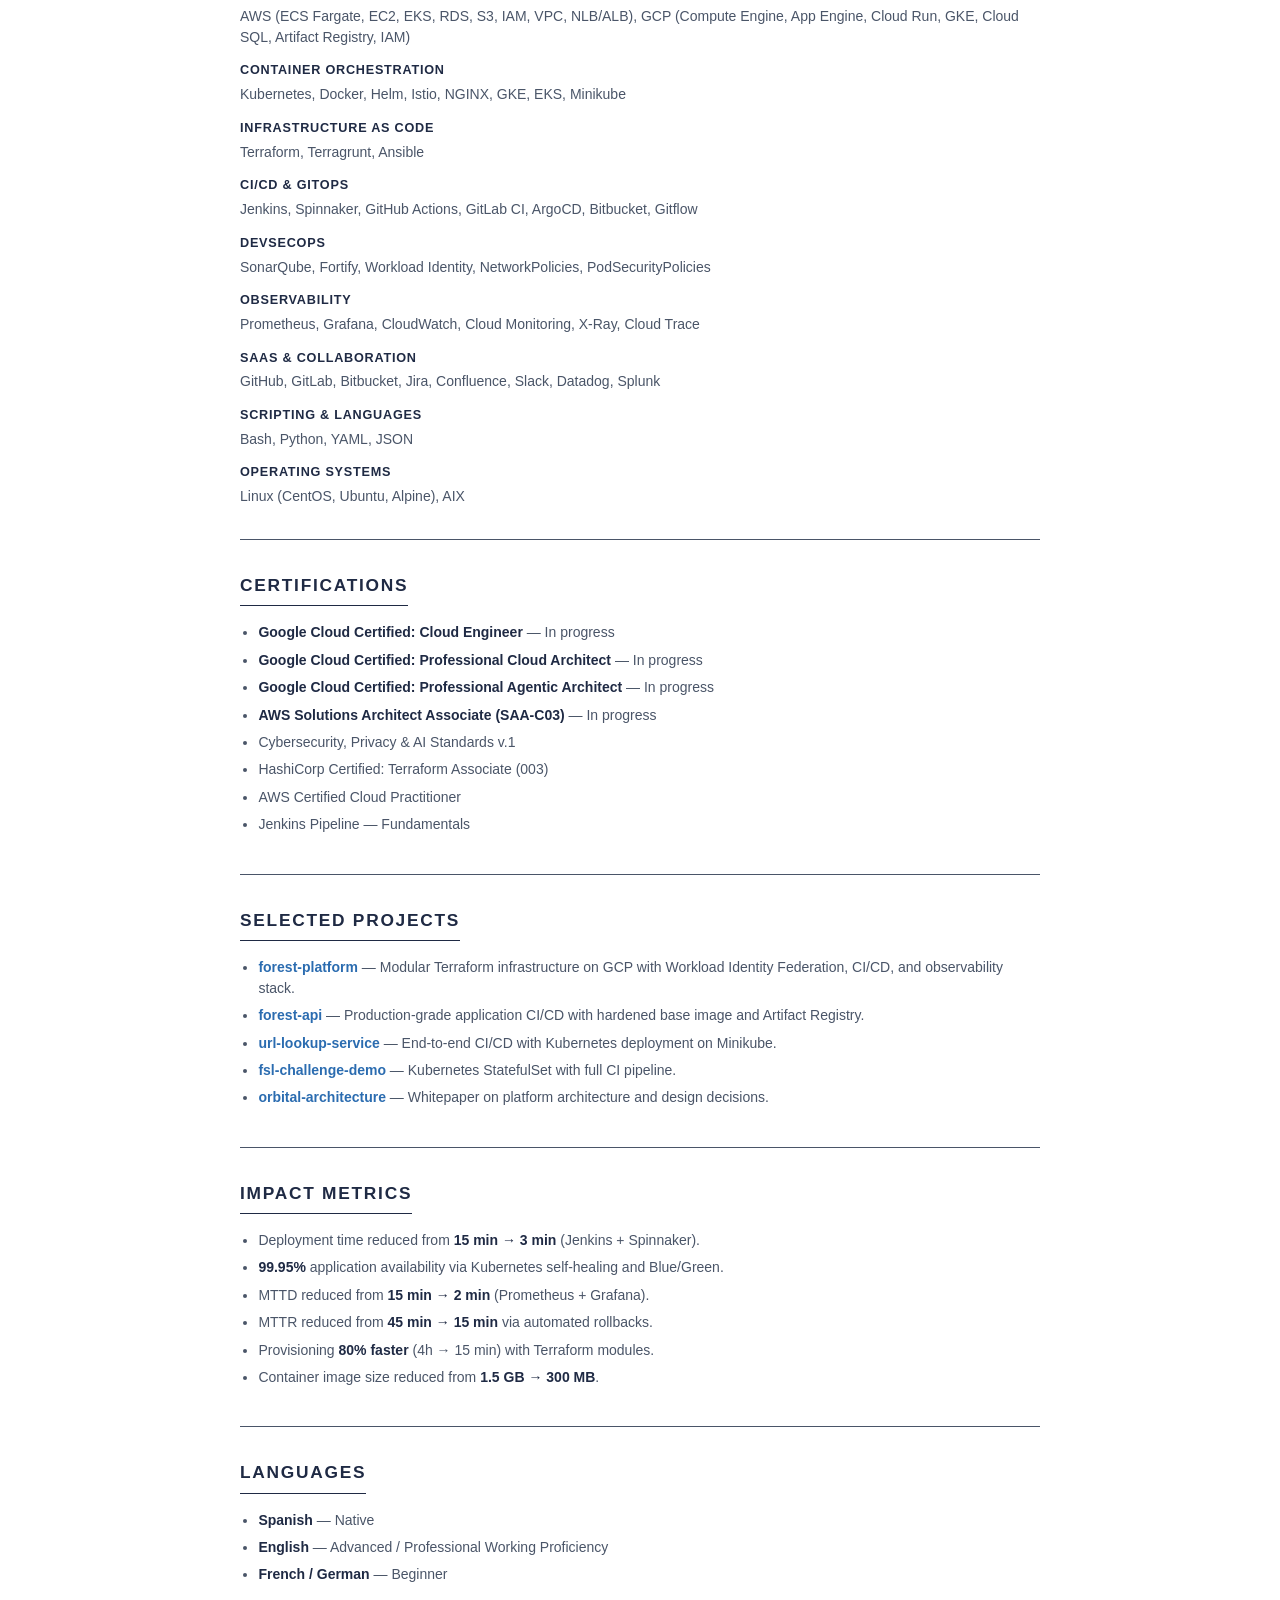
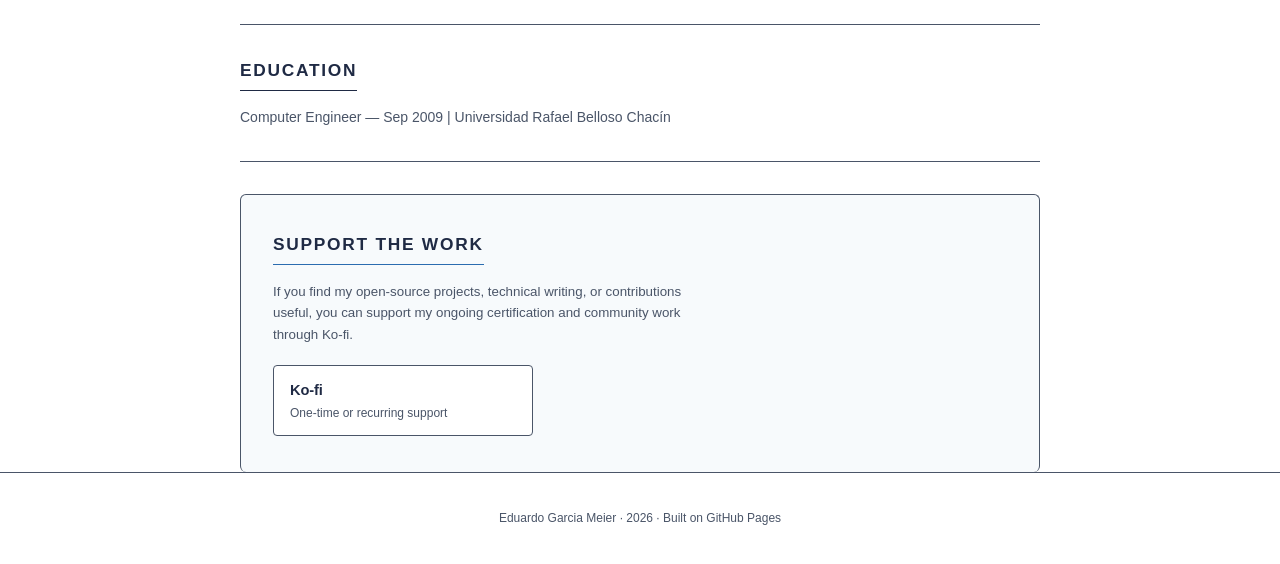
==== commit ceea2a4f: "content(cv): add multi-tenant Kubernetes experience across all language versions" ====
--- a/index.html
+++ b/index.html
@@ -43,7 +43,7 @@
   <section class="section">
     <h2>Executive Summary</h2>
     <p class="summary">
-      Cloud/DevSecOps Engineer with 7+ years providing hands-on technical leadership across SaaS and on-premise environments for banking and enterprise platforms. Specialized in defining platform standards, CI/CD governance, and Infrastructure as Code with Terraform, while leading DORA-based maturity initiatives that improved deployment frequency and reduced change failure rate across multiple development cells. Strong background in Kubernetes orchestration, observability (Prometheus, Grafana), reliability engineering (SLIs/SLOs, error budgets), and FinOps practices to balance cost and performance. Proven track record of measurable impact: 80% faster provisioning, 99.95% availability, MTTD reduced from 15 to 2 minutes, and deployment time from 15 to 3 minutes.
+      Cloud/DevSecOps Engineer with 7+ years providing hands-on technical leadership across SaaS and on-premise environments for banking and enterprise platforms. Specialized in defining platform standards, CI/CD governance, and Infrastructure as Code with Terraform, while leading DORA-based maturity initiatives that improved deployment frequency and reduced change failure rate across multiple development cells. Strong background in Kubernetes orchestration, multi-tenant isolation (namespaces, node pools, RBAC, NetworkPolicies), observability (Prometheus, Grafana), reliability engineering (SLIs/SLOs, error budgets), and FinOps practices to balance cost and performance. Proven track record of measurable impact: 80% faster provisioning, 99.95% availability, MTTD reduced from 15 to 2 minutes, and deployment time from 15 to 3 minutes.
     </p>
   </section>
 
@@ -87,6 +87,7 @@
       <ul>
         <li>Designed and implemented scalable, secure GCP infrastructure (VPCs, load balancers, IAM, GKE, Cloud SQL, Artifact Registry), reducing provisioning time by <strong>80%</strong> through modular Terraform with per-environment workspaces and pre-deployment configuration reviews.</li>
         <li>Managed GKE clusters supporting microservices with <strong>99.95% availability</strong>, using self-healing (pod probes, node auto-repair, MIGs), auto-scaling, and blue/green or canary deployment strategies.</li>
+        <li>Operated a multi-tenant Kubernetes cluster serving multiple enterprise clients, isolating each tenant in dedicated namespaces and node pools with RBAC, NetworkPolicies, and Resource Quotas to guarantee data separation and prevent noisy-neighbor effects.</li>
         <li>Deployed and maintained services on Kubernetes (GKE) with Helm and on Cloud Run for microservices and microfrontend architectures, using Istio as service mesh when required and NGINX for ingress.</li>
         <li>Built and maintained CI/CD pipelines with GitLab and ArgoCD, reducing deployment time from <strong>15 to 5 minutes</strong> while enabling zero-downtime releases.</li>
         <li>Managed Istio service mesh to enforce mTLS, implement traffic splitting for canary deployments, and improve observability across microservices.</li>
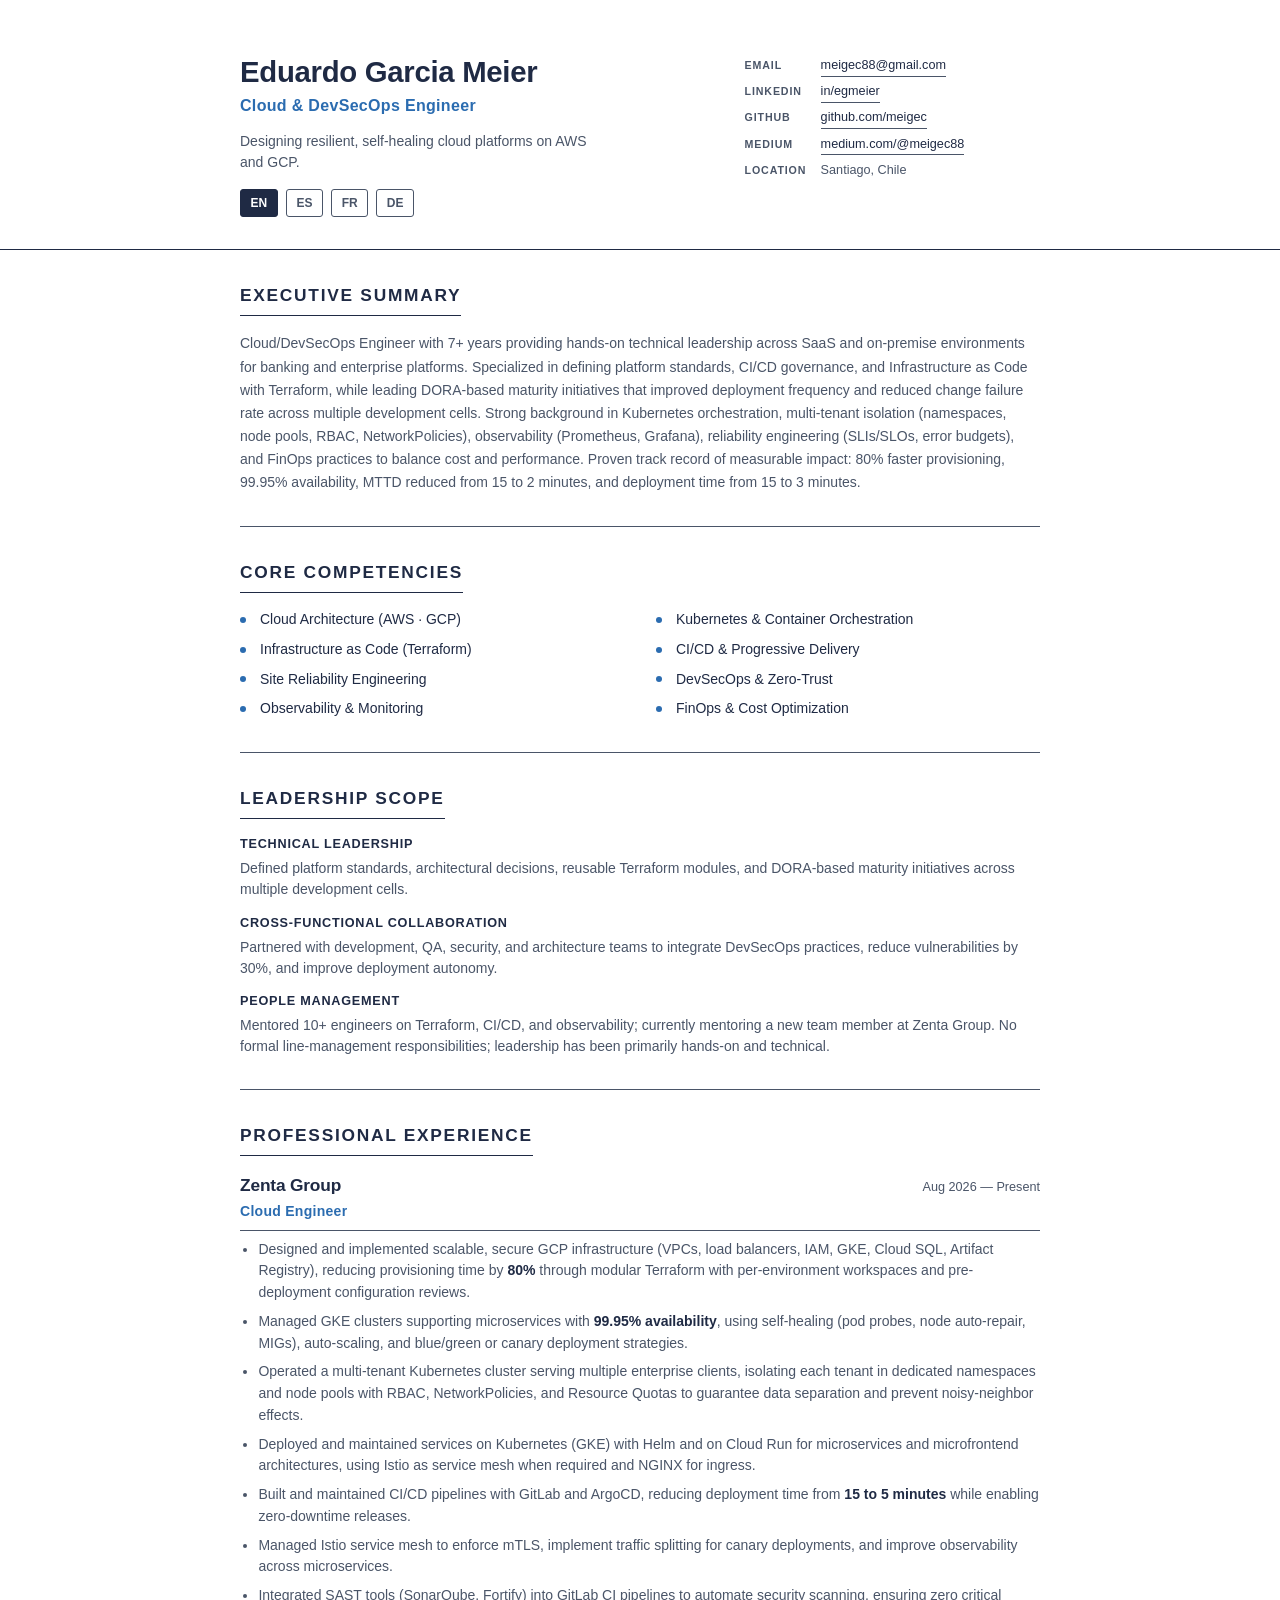
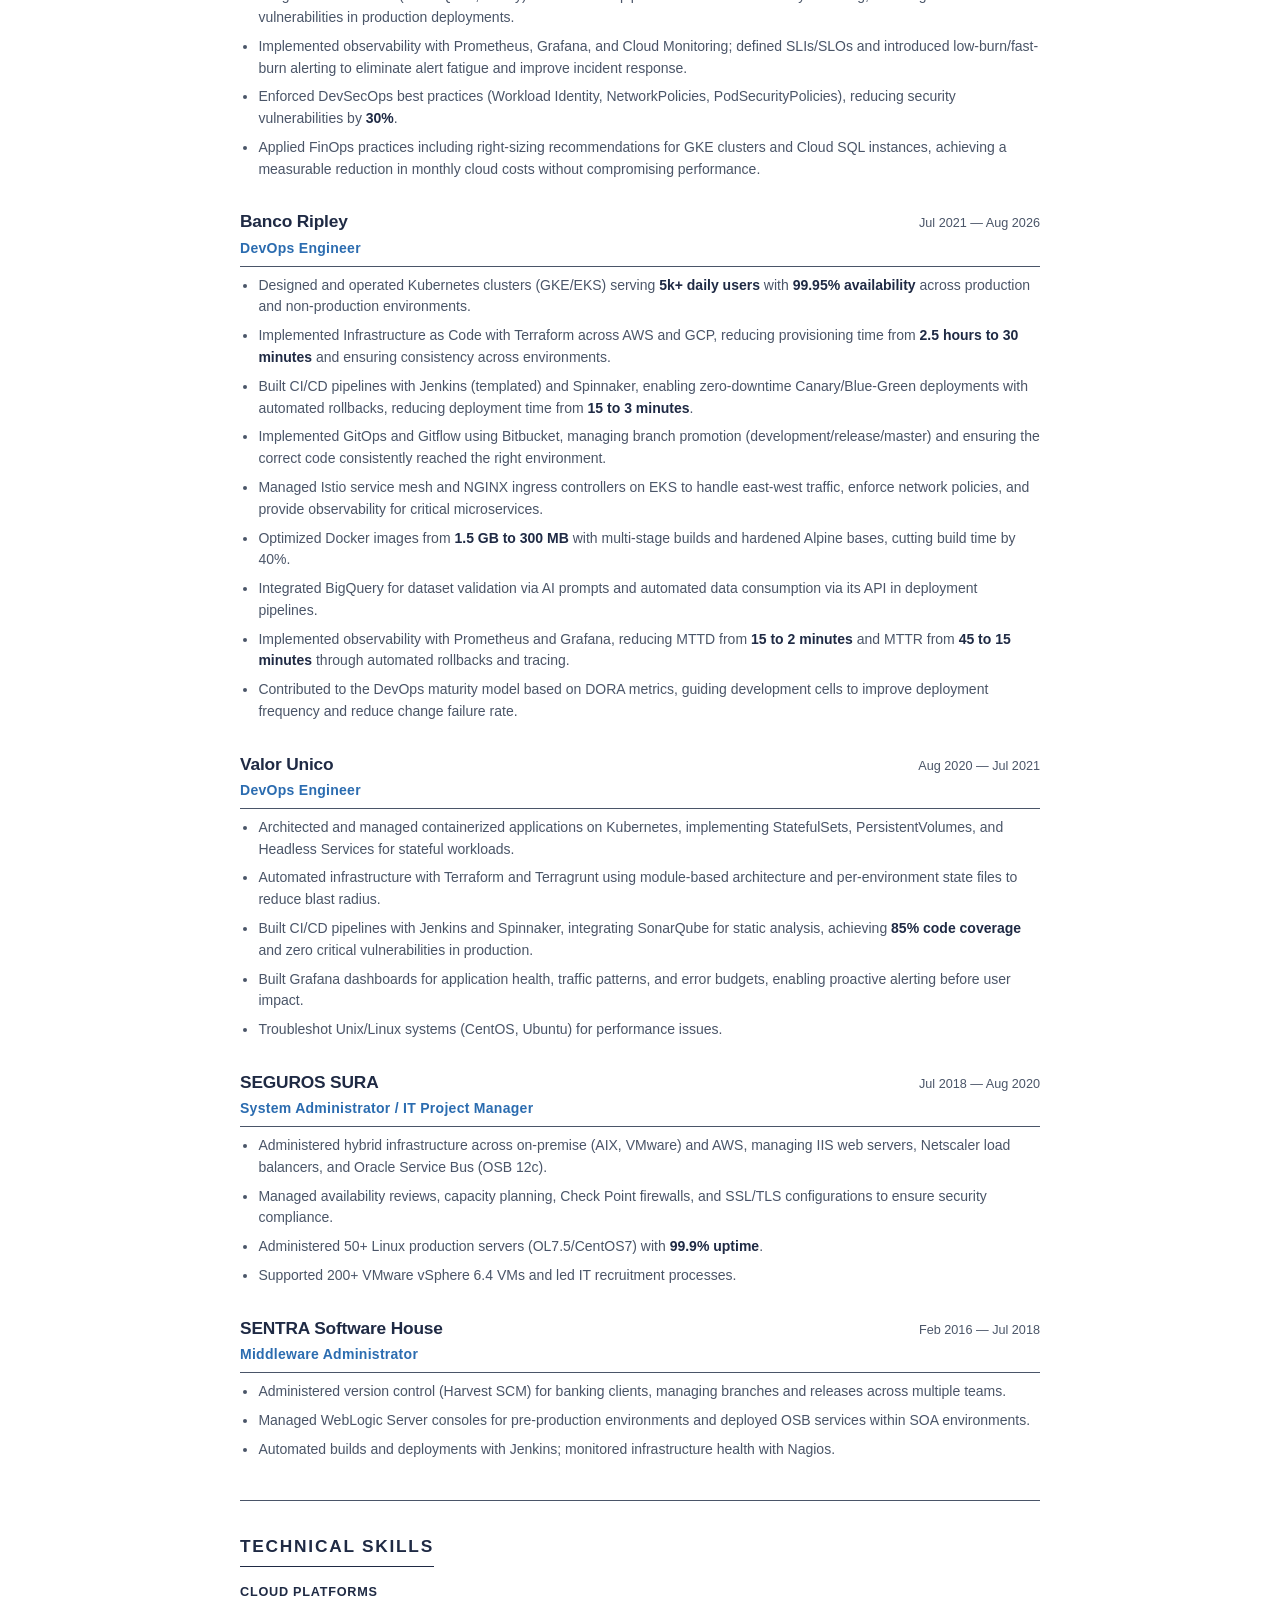
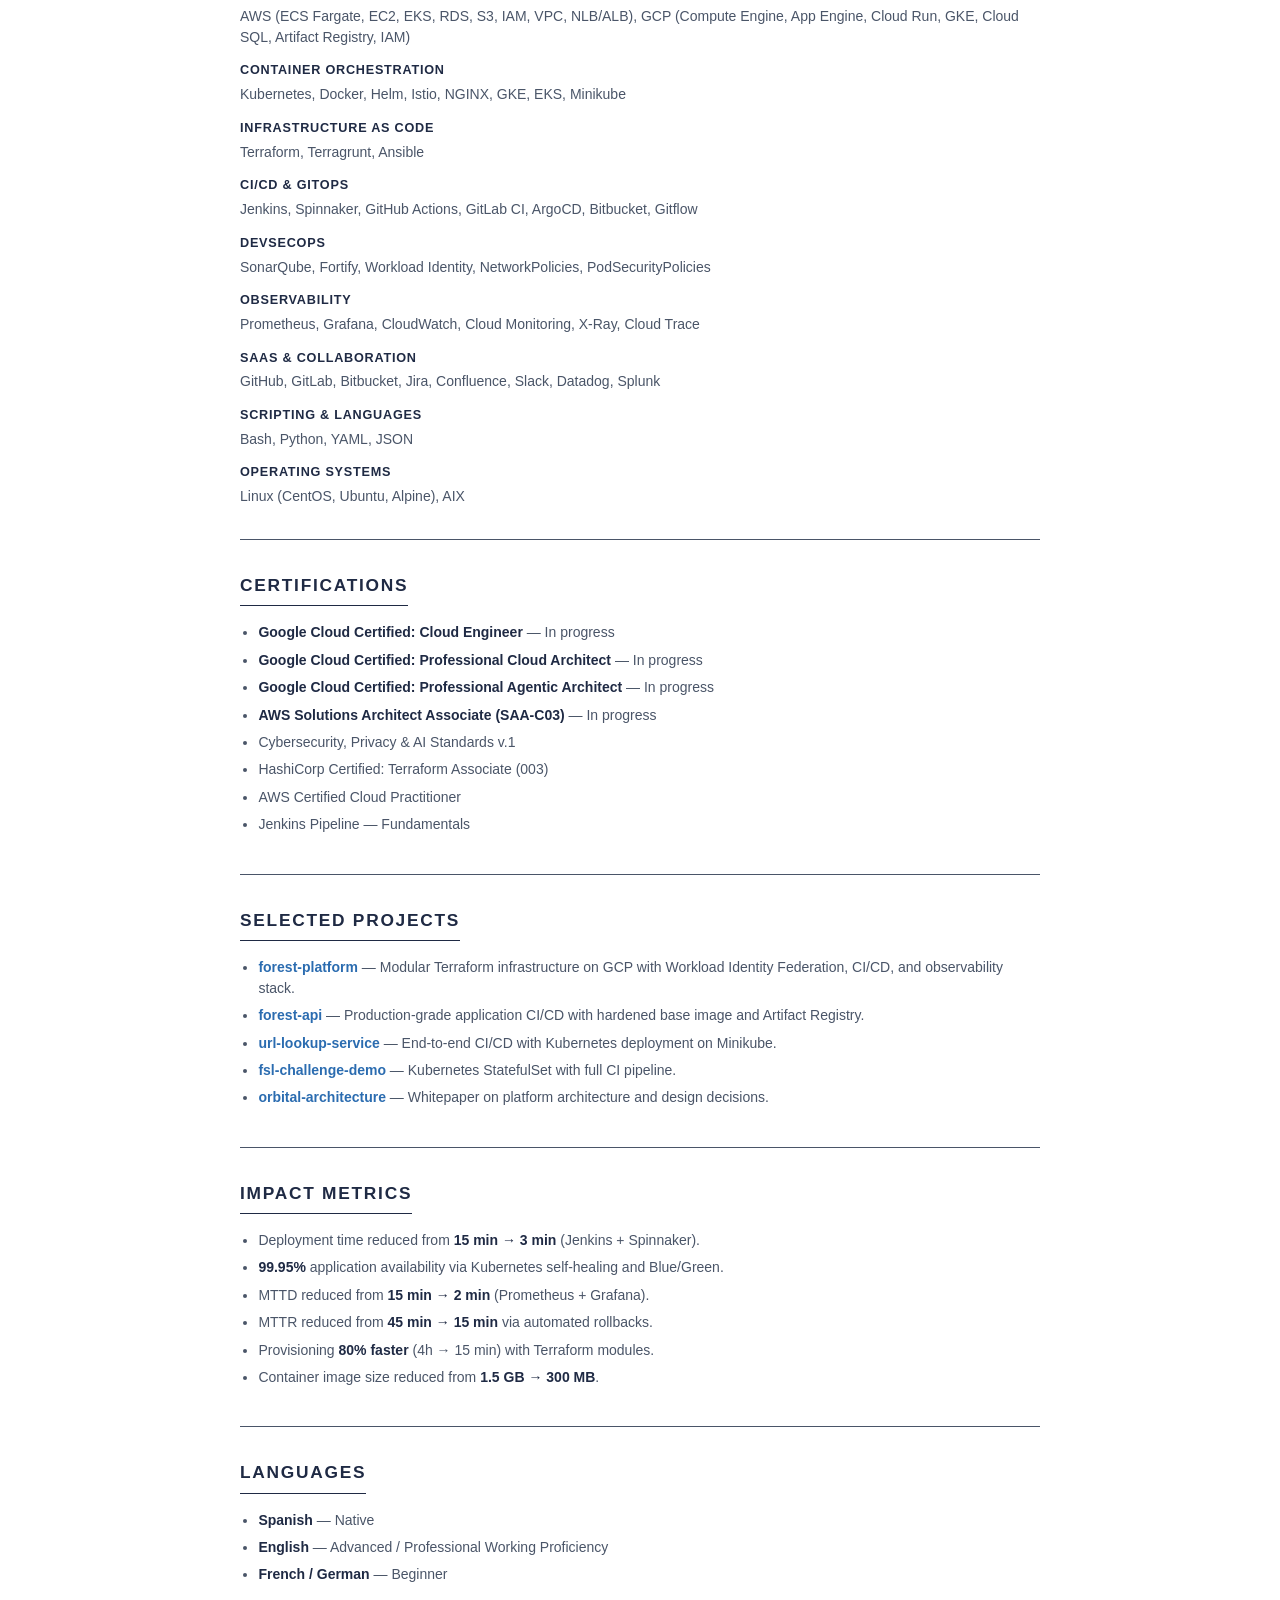
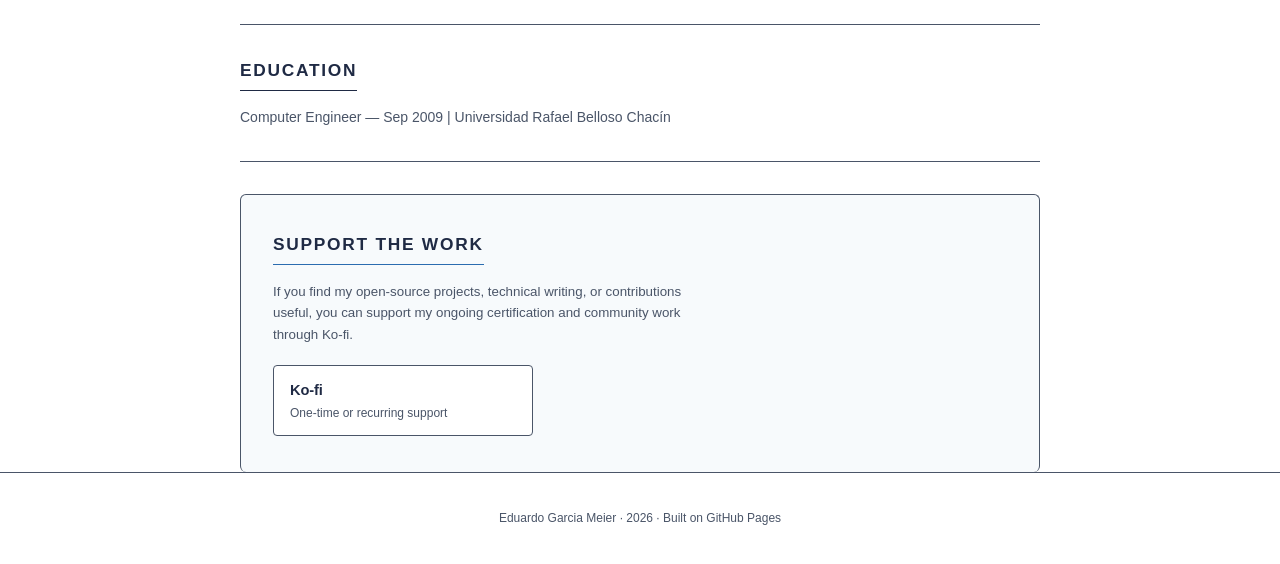
==== commit 5b7a68ac: "update" ====
--- a/index.html
+++ b/index.html
@@ -69,7 +69,7 @@
       <dt>Cross-Functional Collaboration</dt>
       <dd>Partnered with development, QA, security, and architecture teams to integrate DevSecOps practices, reduce vulnerabilities by 30%, and improve deployment autonomy.</dd>
       <dt>People Management</dt>
-      <dd>Mentored engineers on Terraform, CI/CD, and observability. No formal line-management responsibilities; leadership has been primarily hands-on and technical.</dd>
+      <dd>Mentored 10+ engineers on Terraform, CI/CD, and observability; currently mentoring a new team member at Zenta Group. No formal line-management responsibilities; leadership has been primarily hands-on and technical.</dd>
     </dl>
   </section>
 
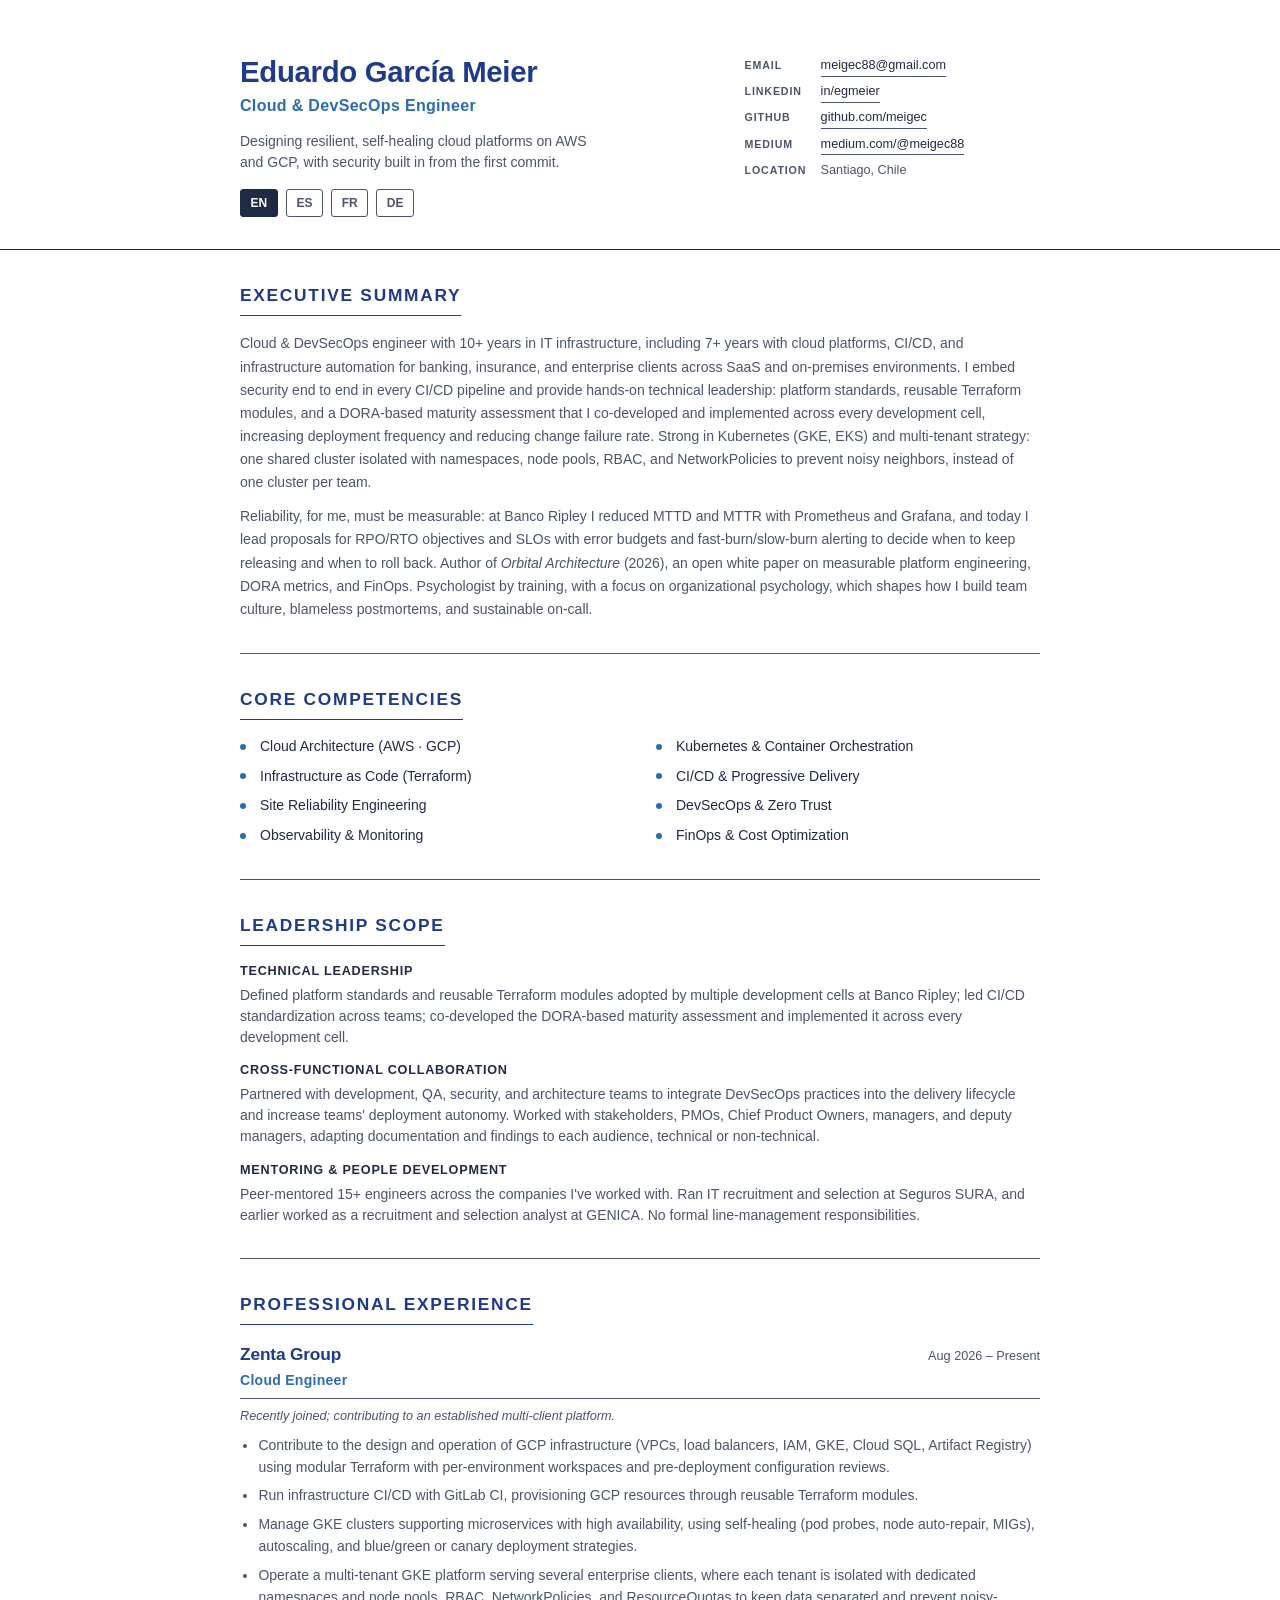
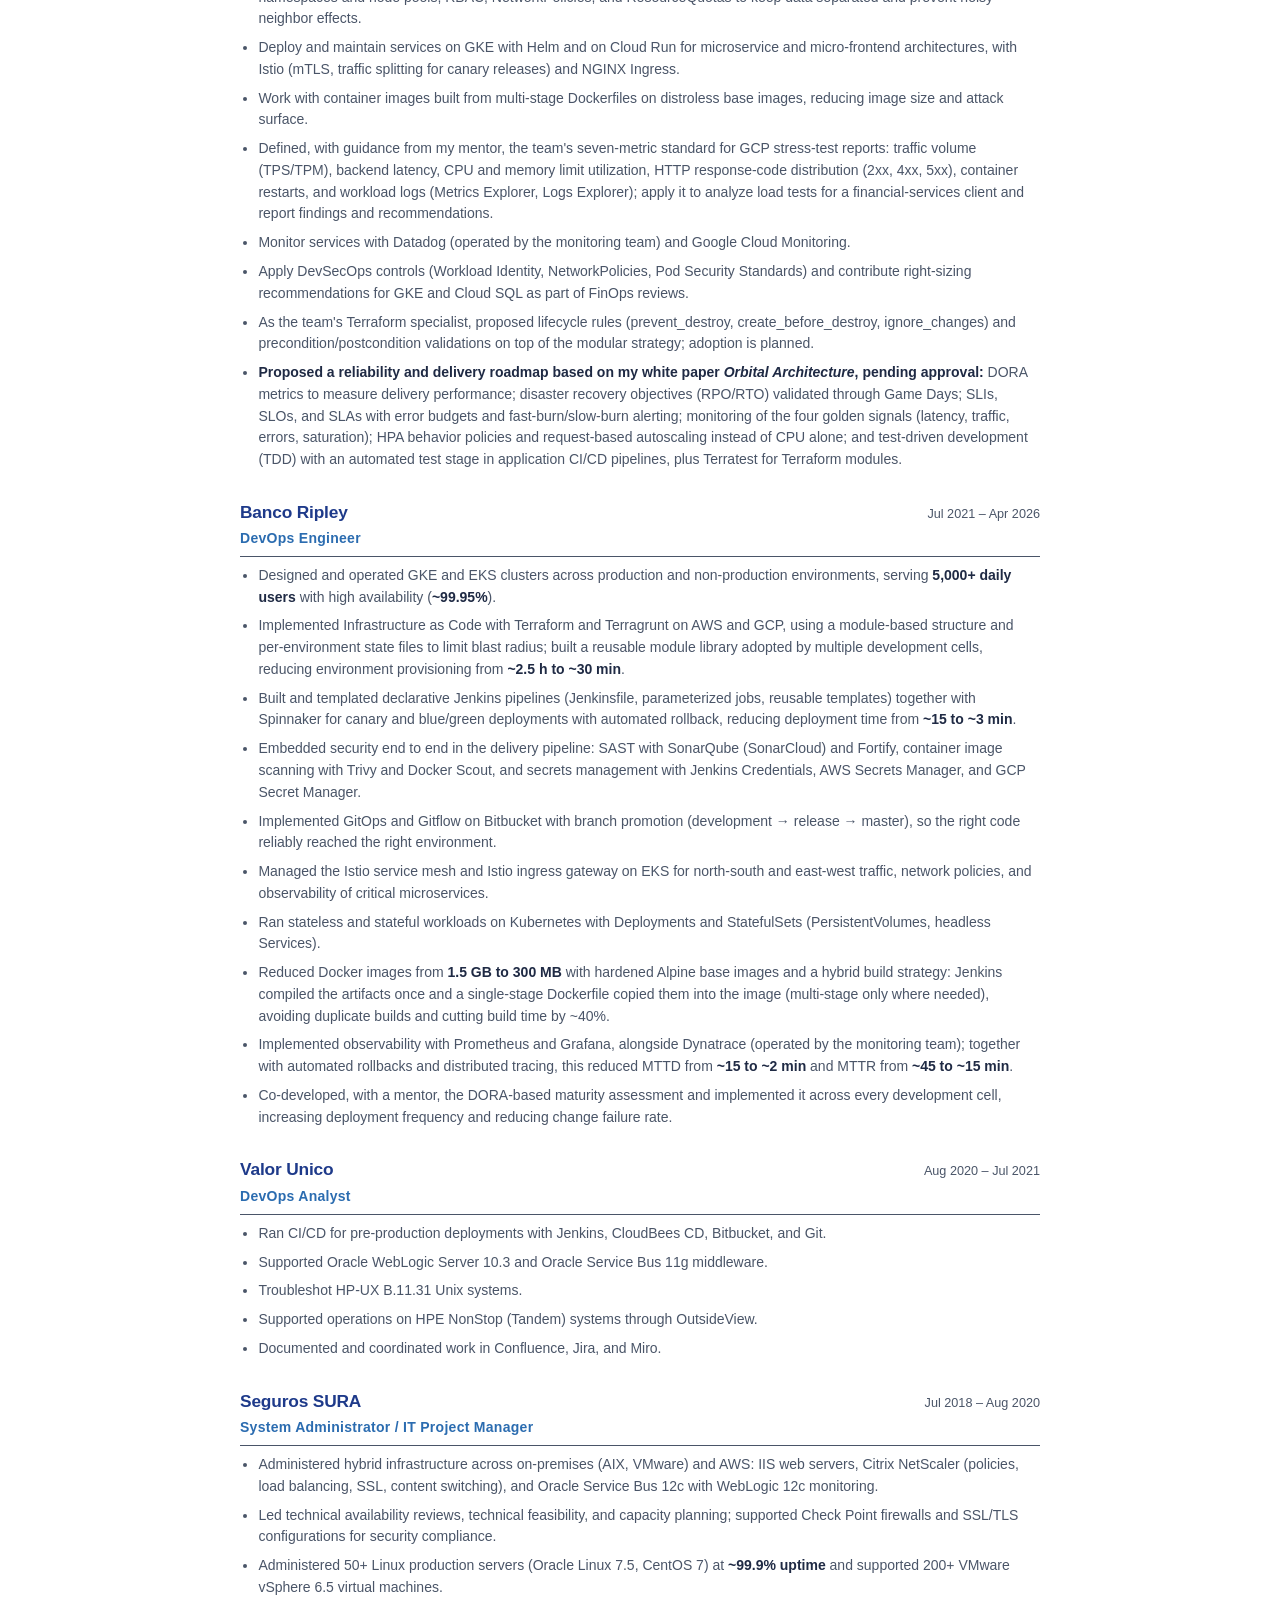
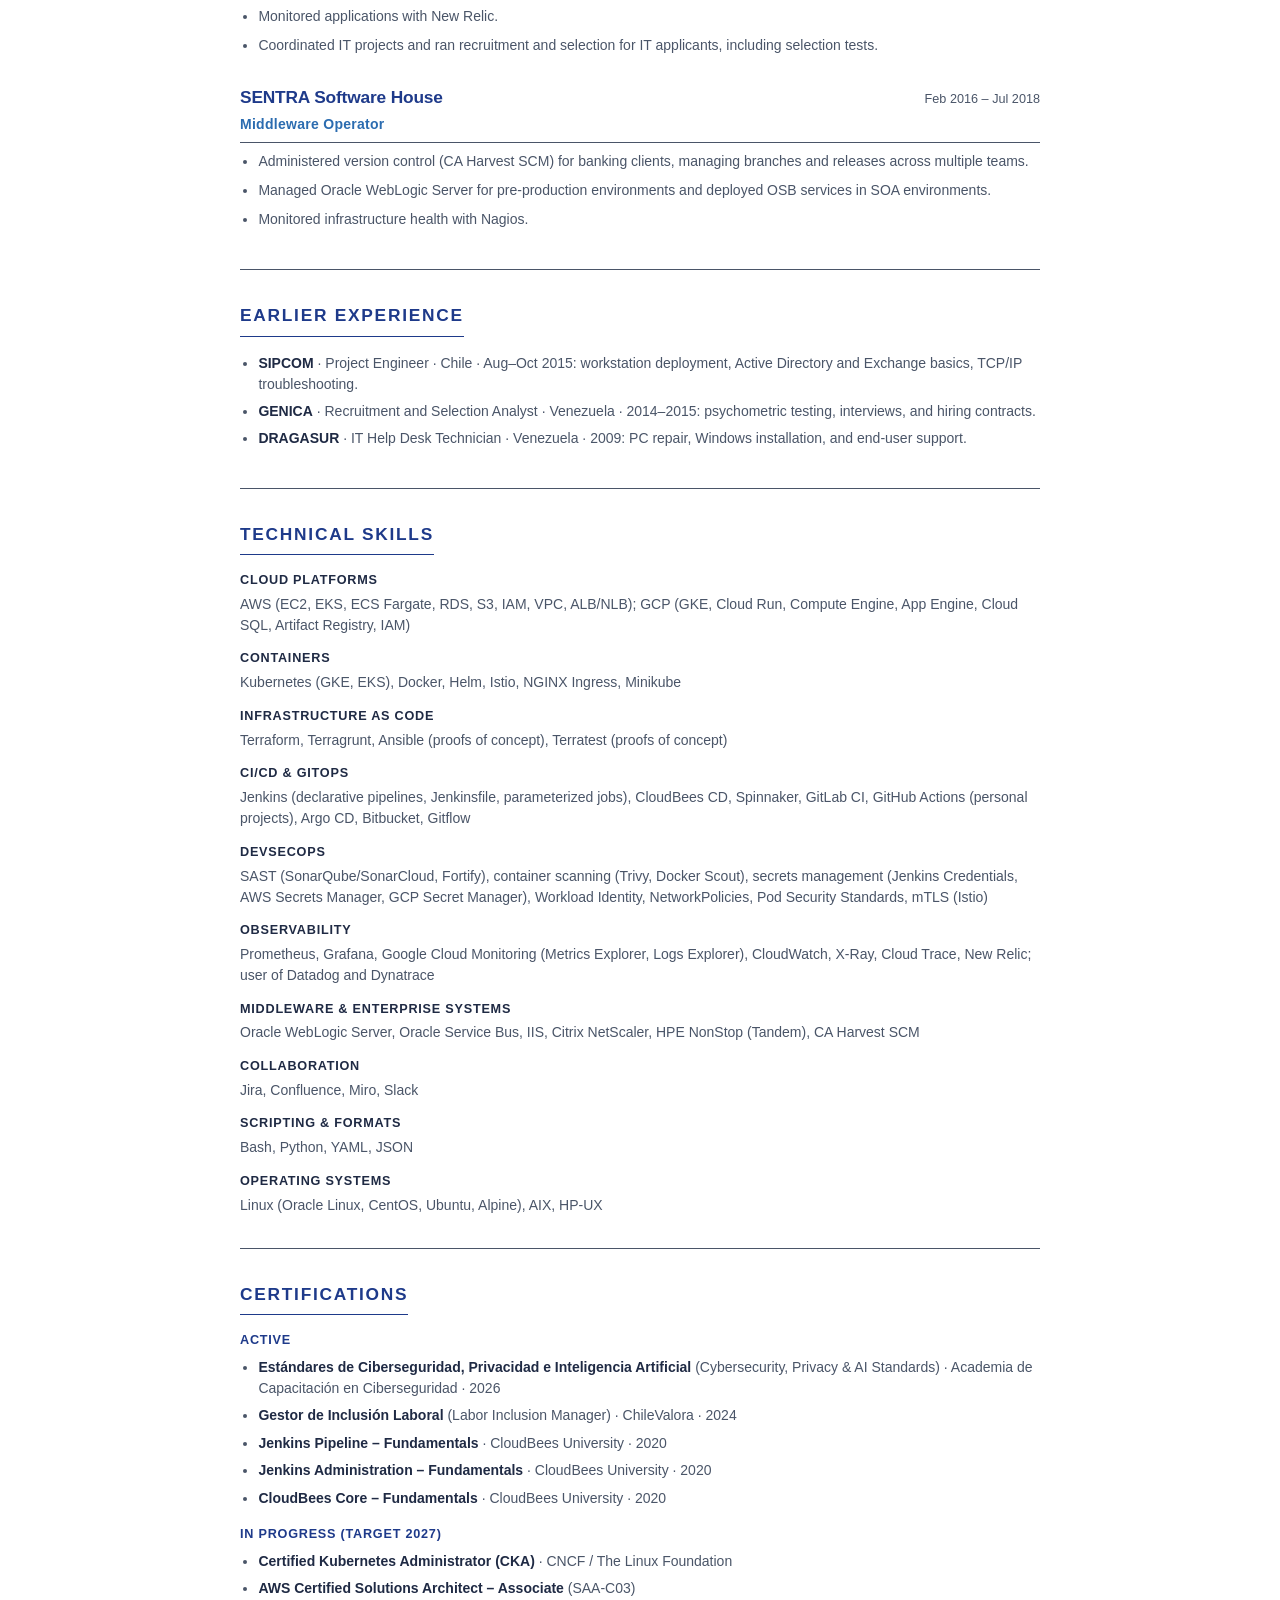
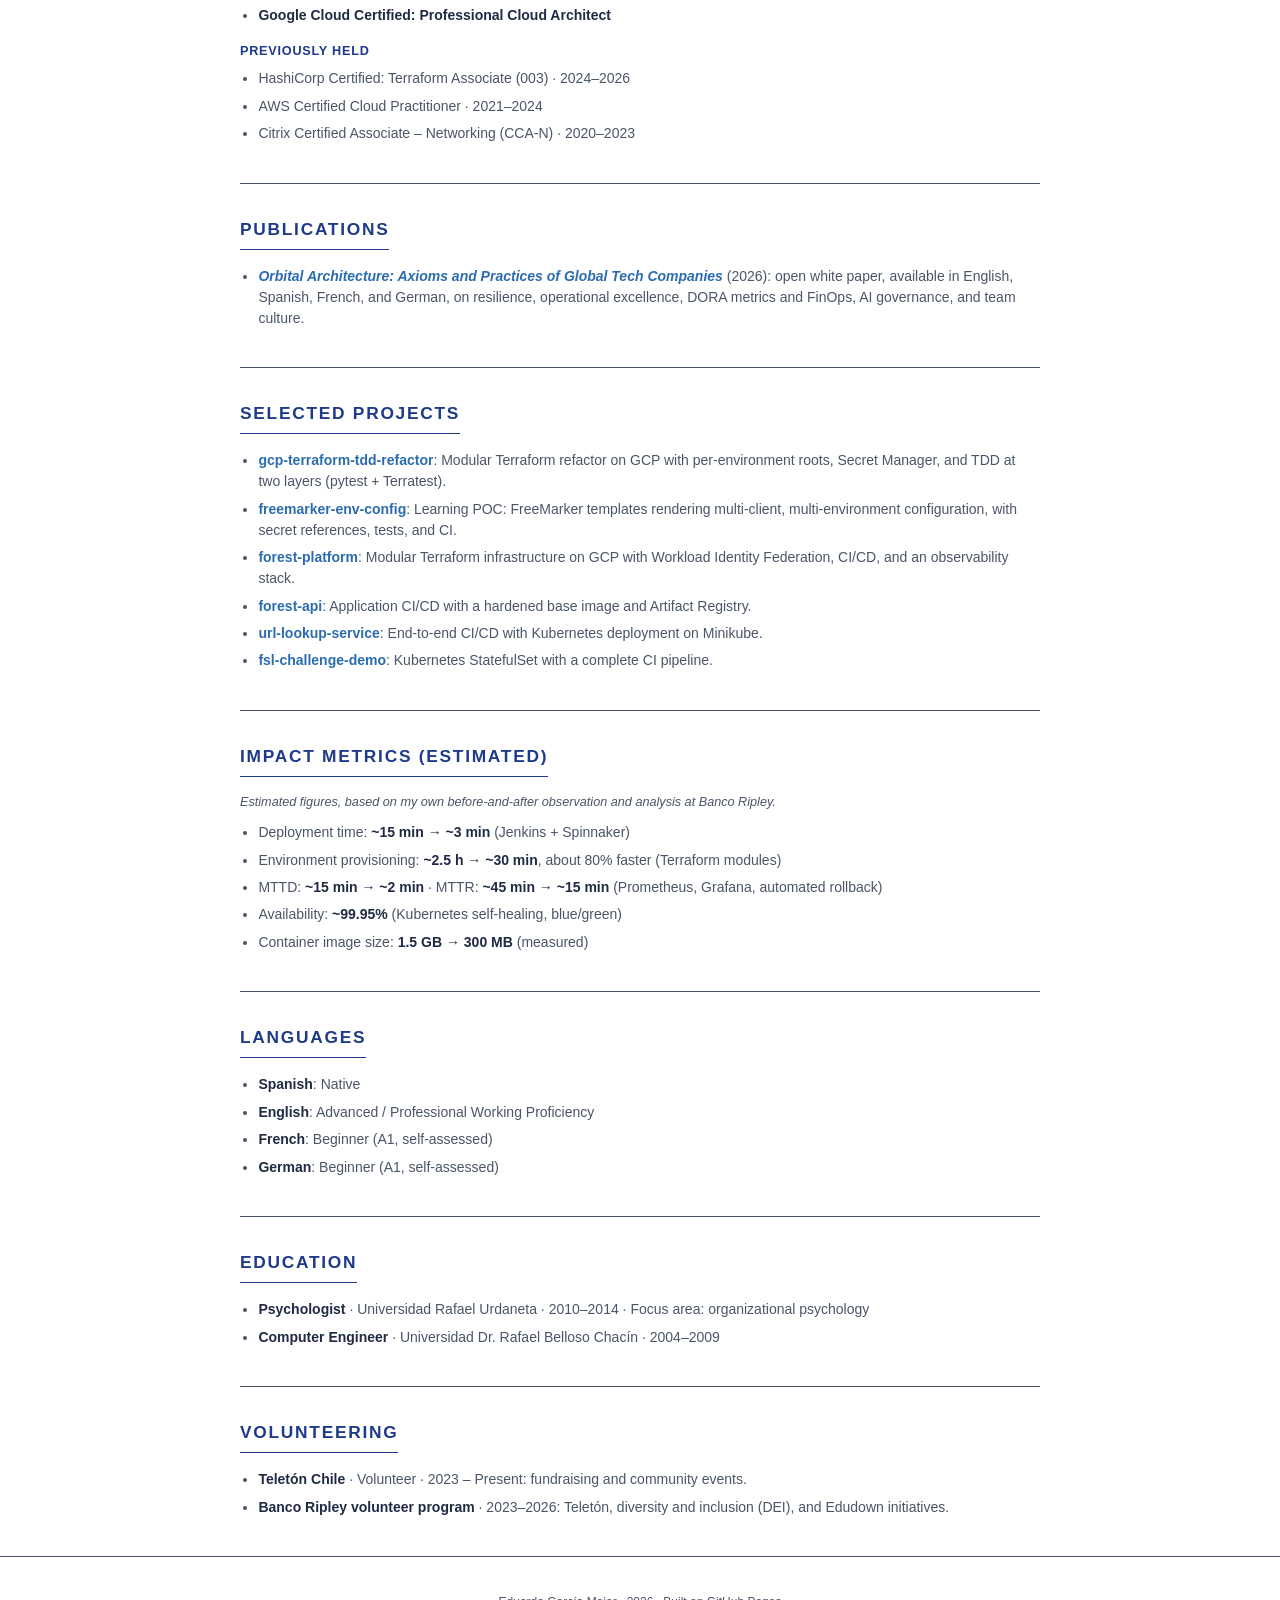
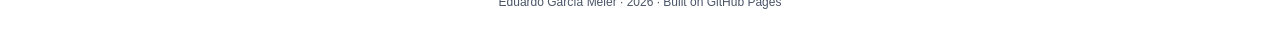
==== commit 81c75dc3: "content(cv): accurate, verified CV in all four languages - Corrected dates and official titles (Banc" ====
--- a/index.html
+++ b/index.html
@@ -3,11 +3,11 @@
 <head>
 <meta charset="UTF-8">
 <meta name="viewport" content="width=device-width, initial-scale=1.0">
-<title>Eduardo Garcia Meier — Cloud &amp; DevSecOps Engineer</title>
-<meta name="description" content="Cloud/DevSecOps Engineer with 7+ years providing hands-on technical leadership across SaaS and on-premise environments. Platform standards, CI/CD governance, Terraform, Kubernetes, and DORA-based maturity initiatives for banking and enterprise platforms.">
-<meta name="author" content="Eduardo Garcia Meier">
-<meta property="og:title" content="Eduardo Garcia Meier — Cloud &amp; DevSecOps Engineer">
-<meta property="og:description" content="Designing resilient, self-healing cloud platforms on AWS and GCP.">
+<title>Eduardo García Meier — Cloud &amp; DevSecOps Engineer</title>
+<meta name="description" content="Cloud &amp; DevSecOps Engineer with 10+ years in IT infrastructure, including 7+ years with cloud platforms (AWS, GCP), CI/CD, and infrastructure automation for banking, insurance, and enterprise clients.">
+<meta name="author" content="Eduardo García Meier">
+<meta property="og:title" content="Eduardo García Meier — Cloud &amp; DevSecOps Engineer">
+<meta property="og:description" content="Designing resilient, self-healing cloud platforms on AWS and GCP, with security built in from the first commit.">
 <meta property="og:type" content="profile">
 <link rel="stylesheet" href="styles.css">
 </head>
@@ -17,9 +17,9 @@
   <div class="container">
     <div class="hero-grid">
       <div class="hero-main">
-        <h1>Eduardo Garcia Meier</h1>
+        <h1>Eduardo García Meier</h1>
         <p class="role">Cloud &amp; DevSecOps Engineer</p>
-        <p class="tagline">Designing resilient, self-healing cloud platforms on AWS and GCP.</p>
+        <p class="tagline">Designing resilient, self-healing cloud platforms on AWS and GCP, with security built in from the first commit.</p>
         <nav class="lang-switch">
           <a href="index.html" class="active">EN</a>
           <a href="es.html">ES</a>
@@ -43,7 +43,10 @@
   <section class="section">
     <h2>Executive Summary</h2>
     <p class="summary">
-      Cloud/DevSecOps Engineer with 7+ years providing hands-on technical leadership across SaaS and on-premise environments for banking and enterprise platforms. Specialized in defining platform standards, CI/CD governance, and Infrastructure as Code with Terraform, while leading DORA-based maturity initiatives that improved deployment frequency and reduced change failure rate across multiple development cells. Strong background in Kubernetes orchestration, multi-tenant isolation (namespaces, node pools, RBAC, NetworkPolicies), observability (Prometheus, Grafana), reliability engineering (SLIs/SLOs, error budgets), and FinOps practices to balance cost and performance. Proven track record of measurable impact: 80% faster provisioning, 99.95% availability, MTTD reduced from 15 to 2 minutes, and deployment time from 15 to 3 minutes.
+      Cloud &amp; DevSecOps engineer with 10+ years in IT infrastructure, including 7+ years with cloud platforms, CI/CD, and infrastructure automation for banking, insurance, and enterprise clients across SaaS and on-premises environments. I embed security end to end in every CI/CD pipeline and provide hands-on technical leadership: platform standards, reusable Terraform modules, and a DORA-based maturity assessment that I co-developed and implemented across every development cell, increasing deployment frequency and reducing change failure rate. Strong in Kubernetes (GKE, EKS) and multi-tenant strategy: one shared cluster isolated with namespaces, node pools, RBAC, and NetworkPolicies to prevent noisy neighbors, instead of one cluster per team.
+    </p>
+    <p class="summary">
+      Reliability, for me, must be measurable: at Banco Ripley I reduced MTTD and MTTR with Prometheus and Grafana, and today I lead proposals for RPO/RTO objectives and SLOs with error budgets and fast-burn/slow-burn alerting to decide when to keep releasing and when to roll back. Author of <em>Orbital Architecture</em> (2026), an open white paper on measurable platform engineering, DORA metrics, and FinOps. Psychologist by training, with a focus on organizational psychology, which shapes how I build team culture, blameless postmortems, and sustainable on-call.
     </p>
   </section>
 
@@ -55,7 +58,7 @@
       <li>Infrastructure as Code (Terraform)</li>
       <li>CI/CD &amp; Progressive Delivery</li>
       <li>Site Reliability Engineering</li>
-      <li>DevSecOps &amp; Zero-Trust</li>
+      <li>DevSecOps &amp; Zero Trust</li>
       <li>Observability &amp; Monitoring</li>
       <li>FinOps &amp; Cost Optimization</li>
     </ul>
@@ -65,11 +68,11 @@
     <h2>Leadership Scope</h2>
     <dl class="skills">
       <dt>Technical Leadership</dt>
-      <dd>Defined platform standards, architectural decisions, reusable Terraform modules, and DORA-based maturity initiatives across multiple development cells.</dd>
+      <dd>Defined platform standards and reusable Terraform modules adopted by multiple development cells at Banco Ripley; led CI/CD standardization across teams; co-developed the DORA-based maturity assessment and implemented it across every development cell.</dd>
       <dt>Cross-Functional Collaboration</dt>
-      <dd>Partnered with development, QA, security, and architecture teams to integrate DevSecOps practices, reduce vulnerabilities by 30%, and improve deployment autonomy.</dd>
-      <dt>People Management</dt>
-      <dd>Mentored 10+ engineers on Terraform, CI/CD, and observability; currently mentoring a new team member at Zenta Group. No formal line-management responsibilities; leadership has been primarily hands-on and technical.</dd>
+      <dd>Partnered with development, QA, security, and architecture teams to integrate DevSecOps practices into the delivery lifecycle and increase teams' deployment autonomy. Worked with stakeholders, PMOs, Chief Product Owners, managers, and deputy managers, adapting documentation and findings to each audience, technical or non-technical.</dd>
+      <dt>Mentoring &amp; People Development</dt>
+      <dd>Peer-mentored 15+ engineers across the companies I've worked with. Ran IT recruitment and selection at Seguros SURA, and earlier worked as a recruitment and selection analyst at GENICA. No formal line-management responsibilities.</dd>
     </dl>
   </section>
 
@@ -82,19 +85,21 @@
           <h3>Zenta Group</h3>
           <p class="job-title">Cloud Engineer</p>
         </div>
-        <span class="dates">Aug 2026 — Present</span>
-      </header>
-      <ul>
-        <li>Designed and implemented scalable, secure GCP infrastructure (VPCs, load balancers, IAM, GKE, Cloud SQL, Artifact Registry), reducing provisioning time by <strong>80%</strong> through modular Terraform with per-environment workspaces and pre-deployment configuration reviews.</li>
-        <li>Managed GKE clusters supporting microservices with <strong>99.95% availability</strong>, using self-healing (pod probes, node auto-repair, MIGs), auto-scaling, and blue/green or canary deployment strategies.</li>
-        <li>Operated a multi-tenant Kubernetes cluster serving multiple enterprise clients, isolating each tenant in dedicated namespaces and node pools with RBAC, NetworkPolicies, and Resource Quotas to guarantee data separation and prevent noisy-neighbor effects.</li>
-        <li>Deployed and maintained services on Kubernetes (GKE) with Helm and on Cloud Run for microservices and microfrontend architectures, using Istio as service mesh when required and NGINX for ingress.</li>
-        <li>Built and maintained CI/CD pipelines with GitLab and ArgoCD, reducing deployment time from <strong>15 to 5 minutes</strong> while enabling zero-downtime releases.</li>
-        <li>Managed Istio service mesh to enforce mTLS, implement traffic splitting for canary deployments, and improve observability across microservices.</li>
-        <li>Integrated SAST tools (SonarQube, Fortify) into GitLab CI pipelines to automate security scanning, ensuring zero critical vulnerabilities in production deployments.</li>
-        <li>Implemented observability with Prometheus, Grafana, and Cloud Monitoring; defined SLIs/SLOs and introduced low-burn/fast-burn alerting to eliminate alert fatigue and improve incident response.</li>
-        <li>Enforced DevSecOps best practices (Workload Identity, NetworkPolicies, PodSecurityPolicies), reducing security vulnerabilities by <strong>30%</strong>.</li>
-        <li>Applied FinOps practices including right-sizing recommendations for GKE clusters and Cloud SQL instances, achieving a measurable reduction in monthly cloud costs without compromising performance.</li>
+        <span class="dates">Aug 2026 – Present</span>
+      </header>
+      <p class="job-note">Recently joined; contributing to an established multi-client platform.</p>
+      <ul>
+        <li>Contribute to the design and operation of GCP infrastructure (VPCs, load balancers, IAM, GKE, Cloud SQL, Artifact Registry) using modular Terraform with per-environment workspaces and pre-deployment configuration reviews.</li>
+        <li>Run infrastructure CI/CD with GitLab CI, provisioning GCP resources through reusable Terraform modules.</li>
+        <li>Manage GKE clusters supporting microservices with high availability, using self-healing (pod probes, node auto-repair, MIGs), autoscaling, and blue/green or canary deployment strategies.</li>
+        <li>Operate a multi-tenant GKE platform serving several enterprise clients, where each tenant is isolated with dedicated namespaces and node pools, RBAC, NetworkPolicies, and ResourceQuotas to keep data separated and prevent noisy-neighbor effects.</li>
+        <li>Deploy and maintain services on GKE with Helm and on Cloud Run for microservice and micro-frontend architectures, with Istio (mTLS, traffic splitting for canary releases) and NGINX Ingress.</li>
+        <li>Work with container images built from multi-stage Dockerfiles on distroless base images, reducing image size and attack surface.</li>
+        <li>Defined, with guidance from my mentor, the team's seven-metric standard for GCP stress-test reports: traffic volume (TPS/TPM), backend latency, CPU and memory limit utilization, HTTP response-code distribution (2xx, 4xx, 5xx), container restarts, and workload logs (Metrics Explorer, Logs Explorer); apply it to analyze load tests for a financial-services client and report findings and recommendations.</li>
+        <li>Monitor services with Datadog (operated by the monitoring team) and Google Cloud Monitoring.</li>
+        <li>Apply DevSecOps controls (Workload Identity, NetworkPolicies, Pod Security Standards) and contribute right-sizing recommendations for GKE and Cloud SQL as part of FinOps reviews.</li>
+        <li>As the team's Terraform specialist, proposed lifecycle rules (prevent_destroy, create_before_destroy, ignore_changes) and precondition/postcondition validations on top of the modular strategy; adoption is planned.</li>
+        <li><strong>Proposed a reliability and delivery roadmap based on my white paper <em>Orbital Architecture</em>, pending approval:</strong> DORA metrics to measure delivery performance; disaster recovery objectives (RPO/RTO) validated through Game Days; SLIs, SLOs, and SLAs with error budgets and fast-burn/slow-burn alerting; monitoring of the four golden signals (latency, traffic, errors, saturation); HPA behavior policies and request-based autoscaling instead of CPU alone; and test-driven development (TDD) with an automated test stage in application CI/CD pipelines, plus Terratest for Terraform modules.</li>
       </ul>
     </article>
 
@@ -104,18 +109,19 @@
           <h3>Banco Ripley</h3>
           <p class="job-title">DevOps Engineer</p>
         </div>
-        <span class="dates">Jul 2021 — Aug 2026</span>
-      </header>
-      <ul>
-        <li>Designed and operated Kubernetes clusters (GKE/EKS) serving <strong>5k+ daily users</strong> with <strong>99.95% availability</strong> across production and non-production environments.</li>
-        <li>Implemented Infrastructure as Code with Terraform across AWS and GCP, reducing provisioning time from <strong>2.5 hours to 30 minutes</strong> and ensuring consistency across environments.</li>
-        <li>Built CI/CD pipelines with Jenkins (templated) and Spinnaker, enabling zero-downtime Canary/Blue-Green deployments with automated rollbacks, reducing deployment time from <strong>15 to 3 minutes</strong>.</li>
-        <li>Implemented GitOps and Gitflow using Bitbucket, managing branch promotion (development/release/master) and ensuring the correct code consistently reached the right environment.</li>
-        <li>Managed Istio service mesh and NGINX ingress controllers on EKS to handle east-west traffic, enforce network policies, and provide observability for critical microservices.</li>
-        <li>Optimized Docker images from <strong>1.5 GB to 300 MB</strong> with multi-stage builds and hardened Alpine bases, cutting build time by 40%.</li>
-        <li>Integrated BigQuery for dataset validation via AI prompts and automated data consumption via its API in deployment pipelines.</li>
-        <li>Implemented observability with Prometheus and Grafana, reducing MTTD from <strong>15 to 2 minutes</strong> and MTTR from <strong>45 to 15 minutes</strong> through automated rollbacks and tracing.</li>
-        <li>Contributed to the DevOps maturity model based on DORA metrics, guiding development cells to improve deployment frequency and reduce change failure rate.</li>
+        <span class="dates">Jul 2021 – Apr 2026</span>
+      </header>
+      <ul>
+        <li>Designed and operated GKE and EKS clusters across production and non-production environments, serving <strong>5,000+ daily users</strong> with high availability (<strong>~99.95%</strong>).</li>
+        <li>Implemented Infrastructure as Code with Terraform and Terragrunt on AWS and GCP, using a module-based structure and per-environment state files to limit blast radius; built a reusable module library adopted by multiple development cells, reducing environment provisioning from <strong>~2.5 h to ~30 min</strong>.</li>
+        <li>Built and templated declarative Jenkins pipelines (Jenkinsfile, parameterized jobs, reusable templates) together with Spinnaker for canary and blue/green deployments with automated rollback, reducing deployment time from <strong>~15 to ~3 min</strong>.</li>
+        <li>Embedded security end to end in the delivery pipeline: SAST with SonarQube (SonarCloud) and Fortify, container image scanning with Trivy and Docker Scout, and secrets management with Jenkins Credentials, AWS Secrets Manager, and GCP Secret Manager.</li>
+        <li>Implemented GitOps and Gitflow on Bitbucket with branch promotion (development → release → master), so the right code reliably reached the right environment.</li>
+        <li>Managed the Istio service mesh and Istio ingress gateway on EKS for north-south and east-west traffic, network policies, and observability of critical microservices.</li>
+        <li>Ran stateless and stateful workloads on Kubernetes with Deployments and StatefulSets (PersistentVolumes, headless Services).</li>
+        <li>Reduced Docker images from <strong>1.5 GB to 300 MB</strong> with hardened Alpine base images and a hybrid build strategy: Jenkins compiled the artifacts once and a single-stage Dockerfile copied them into the image (multi-stage only where needed), avoiding duplicate builds and cutting build time by ~40%.</li>
+        <li>Implemented observability with Prometheus and Grafana, alongside Dynatrace (operated by the monitoring team); together with automated rollbacks and distributed tracing, this reduced MTTD from <strong>~15 to ~2 min</strong> and MTTR from <strong>~45 to ~15 min</strong>.</li>
+        <li>Co-developed, with a mentor, the DORA-based maturity assessment and implemented it across every development cell, increasing deployment frequency and reducing change failure rate.</li>
       </ul>
     </article>
 
@@ -123,32 +129,33 @@
       <header class="job-header">
         <div>
           <h3>Valor Unico</h3>
-          <p class="job-title">DevOps Engineer</p>
-        </div>
-        <span class="dates">Aug 2020 — Jul 2021</span>
-      </header>
-      <ul>
-        <li>Architected and managed containerized applications on Kubernetes, implementing StatefulSets, PersistentVolumes, and Headless Services for stateful workloads.</li>
-        <li>Automated infrastructure with Terraform and Terragrunt using module-based architecture and per-environment state files to reduce blast radius.</li>
-        <li>Built CI/CD pipelines with Jenkins and Spinnaker, integrating SonarQube for static analysis, achieving <strong>85% code coverage</strong> and zero critical vulnerabilities in production.</li>
-        <li>Built Grafana dashboards for application health, traffic patterns, and error budgets, enabling proactive alerting before user impact.</li>
-        <li>Troubleshot Unix/Linux systems (CentOS, Ubuntu) for performance issues.</li>
-      </ul>
-    </article>
-
-    <article class="job">
-      <header class="job-header">
-        <div>
-          <h3>SEGUROS SURA</h3>
+          <p class="job-title">DevOps Analyst</p>
+        </div>
+        <span class="dates">Aug 2020 – Jul 2021</span>
+      </header>
+      <ul>
+        <li>Ran CI/CD for pre-production deployments with Jenkins, CloudBees CD, Bitbucket, and Git.</li>
+        <li>Supported Oracle WebLogic Server 10.3 and Oracle Service Bus 11g middleware.</li>
+        <li>Troubleshot HP-UX B.11.31 Unix systems.</li>
+        <li>Supported operations on HPE NonStop (Tandem) systems through OutsideView.</li>
+        <li>Documented and coordinated work in Confluence, Jira, and Miro.</li>
+      </ul>
+    </article>
+
+    <article class="job">
+      <header class="job-header">
+        <div>
+          <h3>Seguros SURA</h3>
           <p class="job-title">System Administrator / IT Project Manager</p>
         </div>
-        <span class="dates">Jul 2018 — Aug 2020</span>
-      </header>
-      <ul>
-        <li>Administered hybrid infrastructure across on-premise (AIX, VMware) and AWS, managing IIS web servers, Netscaler load balancers, and Oracle Service Bus (OSB 12c).</li>
-        <li>Managed availability reviews, capacity planning, Check Point firewalls, and SSL/TLS configurations to ensure security compliance.</li>
-        <li>Administered 50+ Linux production servers (OL7.5/CentOS7) with <strong>99.9% uptime</strong>.</li>
-        <li>Supported 200+ VMware vSphere 6.4 VMs and led IT recruitment processes.</li>
+        <span class="dates">Jul 2018 – Aug 2020</span>
+      </header>
+      <ul>
+        <li>Administered hybrid infrastructure across on-premises (AIX, VMware) and AWS: IIS web servers, Citrix NetScaler (policies, load balancing, SSL, content switching), and Oracle Service Bus 12c with WebLogic 12c monitoring.</li>
+        <li>Led technical availability reviews, technical feasibility, and capacity planning; supported Check Point firewalls and SSL/TLS configurations for security compliance.</li>
+        <li>Administered 50+ Linux production servers (Oracle Linux 7.5, CentOS 7) at <strong>~99.9% uptime</strong> and supported 200+ VMware vSphere 6.5 virtual machines.</li>
+        <li>Monitored applications with New Relic.</li>
+        <li>Coordinated IT projects and ran recruitment and selection for IT applicants, including selection tests.</li>
       </ul>
     </article>
 
@@ -156,106 +163,132 @@
       <header class="job-header">
         <div>
           <h3>SENTRA Software House</h3>
-          <p class="job-title">Middleware Administrator</p>
-        </div>
-        <span class="dates">Feb 2016 — Jul 2018</span>
-      </header>
-      <ul>
-        <li>Administered version control (Harvest SCM) for banking clients, managing branches and releases across multiple teams.</li>
-        <li>Managed WebLogic Server consoles for pre-production environments and deployed OSB services within SOA environments.</li>
-        <li>Automated builds and deployments with Jenkins; monitored infrastructure health with Nagios.</li>
-      </ul>
-    </article>
-
+          <p class="job-title">Middleware Operator</p>
+        </div>
+        <span class="dates">Feb 2016 – Jul 2018</span>
+      </header>
+      <ul>
+        <li>Administered version control (CA Harvest SCM) for banking clients, managing branches and releases across multiple teams.</li>
+        <li>Managed Oracle WebLogic Server for pre-production environments and deployed OSB services in SOA environments.</li>
+        <li>Monitored infrastructure health with Nagios.</li>
+      </ul>
+    </article>
+
+  </section>
+
+  <section class="section">
+    <h2>Earlier Experience</h2>
+    <ul class="earlier">
+      <li><strong>SIPCOM</strong> · Project Engineer · Chile · Aug–Oct 2015: workstation deployment, Active Directory and Exchange basics, TCP/IP troubleshooting.</li>
+      <li><strong>GENICA</strong> · Recruitment and Selection Analyst · Venezuela · 2014–2015: psychometric testing, interviews, and hiring contracts.</li>
+      <li><strong>DRAGASUR</strong> · IT Help Desk Technician · Venezuela · 2009: PC repair, Windows installation, and end-user support.</li>
+    </ul>
   </section>
 
   <section class="section">
     <h2>Technical Skills</h2>
     <dl class="skills">
       <dt>Cloud Platforms</dt>
-      <dd>AWS (ECS Fargate, EC2, EKS, RDS, S3, IAM, VPC, NLB/ALB), GCP (Compute Engine, App Engine, Cloud Run, GKE, Cloud SQL, Artifact Registry, IAM)</dd>
-      <dt>Container Orchestration</dt>
-      <dd>Kubernetes, Docker, Helm, Istio, NGINX, GKE, EKS, Minikube</dd>
+      <dd>AWS (EC2, EKS, ECS Fargate, RDS, S3, IAM, VPC, ALB/NLB); GCP (GKE, Cloud Run, Compute Engine, App Engine, Cloud SQL, Artifact Registry, IAM)</dd>
+      <dt>Containers</dt>
+      <dd>Kubernetes (GKE, EKS), Docker, Helm, Istio, NGINX Ingress, Minikube</dd>
       <dt>Infrastructure as Code</dt>
-      <dd>Terraform, Terragrunt, Ansible</dd>
+      <dd>Terraform, Terragrunt, Ansible (proofs of concept), Terratest (proofs of concept)</dd>
       <dt>CI/CD &amp; GitOps</dt>
-      <dd>Jenkins, Spinnaker, GitHub Actions, GitLab CI, ArgoCD, Bitbucket, Gitflow</dd>
+      <dd>Jenkins (declarative pipelines, Jenkinsfile, parameterized jobs), CloudBees CD, Spinnaker, GitLab CI, GitHub Actions (personal projects), Argo CD, Bitbucket, Gitflow</dd>
       <dt>DevSecOps</dt>
-      <dd>SonarQube, Fortify, Workload Identity, NetworkPolicies, PodSecurityPolicies</dd>
+      <dd>SAST (SonarQube/SonarCloud, Fortify), container scanning (Trivy, Docker Scout), secrets management (Jenkins Credentials, AWS Secrets Manager, GCP Secret Manager), Workload Identity, NetworkPolicies, Pod Security Standards, mTLS (Istio)</dd>
       <dt>Observability</dt>
-      <dd>Prometheus, Grafana, CloudWatch, Cloud Monitoring, X-Ray, Cloud Trace</dd>
-      <dt>SaaS &amp; Collaboration</dt>
-      <dd>GitHub, GitLab, Bitbucket, Jira, Confluence, Slack, Datadog, Splunk</dd>
-      <dt>Scripting &amp; Languages</dt>
+      <dd>Prometheus, Grafana, Google Cloud Monitoring (Metrics Explorer, Logs Explorer), CloudWatch, X-Ray, Cloud Trace, New Relic; user of Datadog and Dynatrace</dd>
+      <dt>Middleware &amp; Enterprise Systems</dt>
+      <dd>Oracle WebLogic Server, Oracle Service Bus, IIS, Citrix NetScaler, HPE NonStop (Tandem), CA Harvest SCM</dd>
+      <dt>Collaboration</dt>
+      <dd>Jira, Confluence, Miro, Slack</dd>
+      <dt>Scripting &amp; Formats</dt>
       <dd>Bash, Python, YAML, JSON</dd>
       <dt>Operating Systems</dt>
-      <dd>Linux (CentOS, Ubuntu, Alpine), AIX</dd>
+      <dd>Linux (Oracle Linux, CentOS, Ubuntu, Alpine), AIX, HP-UX</dd>
     </dl>
   </section>
 
   <section class="section">
     <h2>Certifications</h2>
+    <h3 class="subhead">Active</h3>
     <ul class="certs">
-      <li><strong>Google Cloud Certified: Cloud Engineer</strong> — In progress</li>
-      <li><strong>Google Cloud Certified: Professional Cloud Architect</strong> — In progress</li>
-      <li><strong>Google Cloud Certified: Professional Agentic Architect</strong> — In progress</li>
-      <li><strong>AWS Solutions Architect Associate (SAA-C03)</strong> — In progress</li>
-      <li>Cybersecurity, Privacy &amp; AI Standards v.1</li>
-      <li>HashiCorp Certified: Terraform Associate (003)</li>
-      <li>AWS Certified Cloud Practitioner</li>
-      <li>Jenkins Pipeline — Fundamentals</li>
+      <li><strong>Estándares de Ciberseguridad, Privacidad e Inteligencia Artificial</strong> (Cybersecurity, Privacy &amp; AI Standards) · Academia de Capacitación en Ciberseguridad · 2026</li>
+      <li><strong>Gestor de Inclusión Laboral</strong> (Labor Inclusion Manager) · ChileValora · 2024</li>
+      <li><strong>Jenkins Pipeline – Fundamentals</strong> · CloudBees University · 2020</li>
+      <li><strong>Jenkins Administration – Fundamentals</strong> · CloudBees University · 2020</li>
+      <li><strong>CloudBees Core – Fundamentals</strong> · CloudBees University · 2020</li>
+    </ul>
+    <h3 class="subhead">In Progress (Target 2027)</h3>
+    <ul class="certs">
+      <li><strong>Certified Kubernetes Administrator (CKA)</strong> · CNCF / The Linux Foundation</li>
+      <li><strong>AWS Certified Solutions Architect – Associate</strong> (SAA-C03)</li>
+      <li><strong>Google Cloud Certified: Professional Cloud Architect</strong></li>
+    </ul>
+    <h3 class="subhead">Previously Held</h3>
+    <ul class="certs">
+      <li>HashiCorp Certified: Terraform Associate (003) · 2024–2026</li>
+      <li>AWS Certified Cloud Practitioner · 2021–2024</li>
+      <li>Citrix Certified Associate – Networking (CCA-N) · 2020–2023</li>
+    </ul>
+  </section>
+
+  <section class="section">
+    <h2>Publications</h2>
+    <ul class="projects">
+      <li><a href="https://github.com/meigec/orbital-architecture" target="_blank" rel="noopener"><em>Orbital Architecture: Axioms and Practices of Global Tech Companies</em></a> (2026): open white paper, available in English, Spanish, French, and German, on resilience, operational excellence, DORA metrics and FinOps, AI governance, and team culture.</li>
     </ul>
   </section>
 
   <section class="section">
     <h2>Selected Projects</h2>
     <ul class="projects">
-      <li><a href="https://github.com/meigec/forest-platform" target="_blank" rel="noopener">forest-platform</a> — Modular Terraform infrastructure on GCP with Workload Identity Federation, CI/CD, and observability stack.</li>
-      <li><a href="https://github.com/meigec/forest-api" target="_blank" rel="noopener">forest-api</a> — Production-grade application CI/CD with hardened base image and Artifact Registry.</li>
-      <li><a href="https://github.com/meigec/url-lookup-service" target="_blank" rel="noopener">url-lookup-service</a> — End-to-end CI/CD with Kubernetes deployment on Minikube.</li>
-      <li><a href="https://github.com/meigec/fsl-challenge-demo" target="_blank" rel="noopener">fsl-challenge-demo</a> — Kubernetes StatefulSet with full CI pipeline.</li>
-      <li><a href="https://github.com/meigec/orbital-architecture" target="_blank" rel="noopener">orbital-architecture</a> — Whitepaper on platform architecture and design decisions.</li>
-    </ul>
-  </section>
-
-  <section class="section">
-    <h2>Impact Metrics</h2>
+      <li><a href="https://github.com/meigec/gcp-terraform-tdd-refactor" target="_blank" rel="noopener">gcp-terraform-tdd-refactor</a>: Modular Terraform refactor on GCP with per-environment roots, Secret Manager, and TDD at two layers (pytest + Terratest).</li>
+      <li><a href="https://github.com/meigec/freemarker-env-config" target="_blank" rel="noopener">freemarker-env-config</a>: Learning POC: FreeMarker templates rendering multi-client, multi-environment configuration, with secret references, tests, and CI.</li>
+      <li><a href="https://github.com/meigec/forest-platform" target="_blank" rel="noopener">forest-platform</a>: Modular Terraform infrastructure on GCP with Workload Identity Federation, CI/CD, and an observability stack.</li>
+      <li><a href="https://github.com/meigec/forest-api" target="_blank" rel="noopener">forest-api</a>: Application CI/CD with a hardened base image and Artifact Registry.</li>
+      <li><a href="https://github.com/meigec/url-lookup-service" target="_blank" rel="noopener">url-lookup-service</a>: End-to-end CI/CD with Kubernetes deployment on Minikube.</li>
+      <li><a href="https://github.com/meigec/fsl-challenge-demo" target="_blank" rel="noopener">fsl-challenge-demo</a>: Kubernetes StatefulSet with a complete CI pipeline.</li>
+    </ul>
+  </section>
+
+  <section class="section">
+    <h2>Impact Metrics (Estimated)</h2>
+    <p class="section-note">Estimated figures, based on my own before-and-after observation and analysis at Banco Ripley.</p>
     <ul class="metrics">
-      <li>Deployment time reduced from <strong>15 min → 3 min</strong> (Jenkins + Spinnaker).</li>
-      <li><strong>99.95%</strong> application availability via Kubernetes self-healing and Blue/Green.</li>
-      <li>MTTD reduced from <strong>15 min → 2 min</strong> (Prometheus + Grafana).</li>
-      <li>MTTR reduced from <strong>45 min → 15 min</strong> via automated rollbacks.</li>
-      <li>Provisioning <strong>80% faster</strong> (4h → 15 min) with Terraform modules.</li>
-      <li>Container image size reduced from <strong>1.5 GB → 300 MB</strong>.</li>
+      <li>Deployment time: <strong>~15 min → ~3 min</strong> (Jenkins + Spinnaker)</li>
+      <li>Environment provisioning: <strong>~2.5 h → ~30 min</strong>, about 80% faster (Terraform modules)</li>
+      <li>MTTD: <strong>~15 min → ~2 min</strong> · MTTR: <strong>~45 min → ~15 min</strong> (Prometheus, Grafana, automated rollback)</li>
+      <li>Availability: <strong>~99.95%</strong> (Kubernetes self-healing, blue/green)</li>
+      <li>Container image size: <strong>1.5 GB → 300 MB</strong> (measured)</li>
     </ul>
   </section>
 
   <section class="section">
     <h2>Languages</h2>
     <ul class="languages">
-      <li><strong>Spanish</strong> — Native</li>
-      <li><strong>English</strong> — Advanced / Professional Working Proficiency</li>
-      <li><strong>French / German</strong> — Beginner</li>
+      <li><strong>Spanish</strong>: Native</li>
+      <li><strong>English</strong>: Advanced / Professional Working Proficiency</li>
+      <li><strong>French</strong>: Beginner (A1, self-assessed)</li>
+      <li><strong>German</strong>: Beginner (A1, self-assessed)</li>
     </ul>
   </section>
 
   <section class="section">
     <h2>Education</h2>
-    <p class="edu">Computer Engineer — Sep 2009 | Universidad Rafael Belloso Chacín</p>
-  </section>
-
-  <section class="section support-section">
-    <h2>Support the Work</h2>
-    <p class="support-intro">
-      If you find my open-source projects, technical writing, or contributions useful, you can support my ongoing certification and community work through Ko-fi.
-    </p>
-    <ul class="support">
-      <li>
-        <a href="https://ko-fi.com/eduardogarciameier" target="_blank" rel="noopener">
-          <span class="support-name">Ko-fi</span>
-          <span class="support-desc">One-time or recurring support</span>
-        </a>
-      </li>
+    <ul class="edu-list">
+      <li><strong>Psychologist</strong> · Universidad Rafael Urdaneta · 2010–2014 · Focus area: organizational psychology</li>
+      <li><strong>Computer Engineer</strong> · Universidad Dr. Rafael Belloso Chacín · 2004–2009</li>
+    </ul>
+  </section>
+
+  <section class="section">
+    <h2>Volunteering</h2>
+    <ul class="volunteer">
+      <li><strong>Teletón Chile</strong> · Volunteer · 2023 – Present: fundraising and community events.</li>
+      <li><strong>Banco Ripley volunteer program</strong> · 2023–2026: Teletón, diversity and inclusion (DEI), and Edudown initiatives.</li>
     </ul>
   </section>
 
@@ -263,7 +296,7 @@
 
 <footer class="footer">
   <div class="container">
-    <p>Eduardo Garcia Meier · <span id="year"></span> · Built on GitHub Pages</p>
+    <p>Eduardo García Meier · <span id="year"></span> · Built on GitHub Pages</p>
   </div>
 </footer>
 
@@ -272,4 +305,4 @@
 </script>
 
 </body>
-</html>+</html>
--- a/styles.css
+++ b/styles.css
@@ -5,6 +5,7 @@
   --white:  #FFFFFF;
   --rule:   #4A5568;
   --soft:   #F7FAFC;
+  --title:  #1E3A8A;
 }
 
 *,
@@ -48,7 +49,7 @@
   font-size: 22pt;
   font-weight: 700;
   letter-spacing: -0.01em;
-  color: var(--navy);
+  color: var(--title);
   line-height: 1.1;
 }
 
@@ -115,12 +116,12 @@
 .section h2 {
   font-size: 13pt;
   font-weight: 700;
-  color: var(--navy);
+  color: var(--title);
   margin: 0 0 1rem;
   text-transform: uppercase;
   letter-spacing: 0.1em;
   padding-bottom: 0.4rem;
-  border-bottom: 1.5px solid var(--navy);
+  border-bottom: 1.5px solid var(--title);
   display: inline-block;
 }
 
@@ -130,6 +131,8 @@
   line-height: 1.65;
   color: var(--slate);
 }
+
+.summary + .summary { margin-top: 0.7rem; }
 
 .competencies {
   list-style: none;
@@ -179,7 +182,7 @@
   margin: 0;
   font-size: 13pt;
   font-weight: 700;
-  color: var(--navy);
+  color: var(--title);
   letter-spacing: -0.01em;
 }
 
@@ -313,68 +316,52 @@
   border-color: var(--navy);
 }
 
-.support-section {
-  background: var(--soft);
-  padding: 2.25rem 2rem;
-  margin: 2rem 0 0;
-  border-radius: 6px;
-  border: 1px solid var(--rule);
-}
-
-.support-section h2 {
-  border-bottom-color: var(--accent);
-}
-
-.support-intro {
-  margin: 0 0 1.25rem;
-  font-size: 10pt;
-  color: var(--slate);
-  line-height: 1.6;
-  max-width: 60ch;
-}
-
-.support {
-  list-style: none;
-  padding: 0;
-  margin: 0;
-  display: grid;
-  grid-template-columns: repeat(auto-fit, minmax(200px, 260px));
-  gap: 0.75rem;
-}
-
-.support li {
-  margin: 0;
-}
-
-.support a {
-  display: flex;
-  flex-direction: column;
-  gap: 0.2rem;
-  padding: 0.85rem 1rem;
-  background: var(--white);
-  border: 1px solid var(--rule);
-  border-radius: 4px;
-  text-decoration: none;
-  transition: border-color 0.15s, box-shadow 0.15s, transform 0.15s;
-}
-
-.support a:hover {
-  border-color: var(--accent);
-  box-shadow: 0 2px 8px rgba(43, 108, 176, 0.08);
-  transform: translateY(-1px);
-}
-
-.support-name {
-  font-size: 11pt;
-  font-weight: 700;
-  color: var(--navy);
-  letter-spacing: -0.01em;
-}
-
-.support-desc {
-  font-size: 9pt;
-  color: var(--slate);
-  line-height: 1.35;
+.job-note {
+  margin: 0 0 0.5rem;
+  font-size: 9.5pt;
+  font-style: italic;
+  color: var(--slate);
+}
+
+.section-note {
+  margin: 0 0 0.6rem;
+  font-size: 9.5pt;
+  font-style: italic;
+  color: var(--slate);
+}
+
+.subhead {
+  margin: 1rem 0 0.4rem;
+  font-size: 9.5pt;
+  font-weight: 700;
+  color: var(--title);
+  text-transform: uppercase;
+  letter-spacing: 0.06em;
+}
+
+.section h2 + .subhead { margin-top: 0; }
+
+.earlier,
+.edu-list,
+.volunteer {
+  margin: 0;
+  padding-left: 1.15rem;
+}
+
+.earlier li,
+.edu-list li,
+.volunteer li {
+  margin-bottom: 0.4rem;
+  font-size: 10.5pt;
+  color: var(--slate);
+  line-height: 1.5;
+}
+
+.earlier li strong,
+.edu-list li strong,
+.volunteer li strong {
+  color: var(--navy);
+  font-weight: 700;
 }
 
 @media (max-width: 640px) {
@@ -384,22 +371,24 @@
   .hero h1 { font-size: 20pt; }
   .competencies { grid-template-columns: 1fr; }
   .job-header { flex-direction: column; align-items: flex-start; gap: 0.15rem; }
-  .support { grid-template-columns: 1fr; }
-  .support-section { padding: 1.75rem 1.25rem; }
 }
 
 @media print {
-  @page { margin: 1.2cm 1.4cm; }
+  @page { size: A4; margin: 1.2cm 1.4cm; }
+  html, body { -webkit-print-color-adjust: exact; print-color-adjust: exact; }
   body { font-size: 10pt; color: #000; background: #fff; }
   .hero { padding: 0 0 0.75rem; border-bottom: 1.5px solid #000; }
-  .section { padding: 0.85rem 0; page-break-inside: avoid; border-bottom: 1px solid #4A5568; }
-  .job { page-break-inside: avoid; }
+  .section { padding: 0.85rem 0; border-bottom: 1px solid #4A5568; }
+  .section h2 { font-size: 12pt; break-after: avoid; page-break-after: avoid; }
+  .subhead, .job-header { break-after: avoid; page-break-after: avoid; }
+  .job, .job li, .certs li, .skills dd, .earlier li, .edu-list li, .volunteer li, .metrics li, .projects li {
+    break-inside: avoid;
+    page-break-inside: avoid;
+  }
   .footer { display: none; }
-  .support-section { display: none; }
   .lang-switch { display: none; }
-  a { color: #000; border: none; }
+  a { color: #000; border: none; text-decoration: none; }
   .container { padding: 0; max-width: 100%; }
-  .section h2 { font-size: 12pt; }
   .role { font-size: 11pt; }
   .job-header h3 { font-size: 12pt; }
-}+}
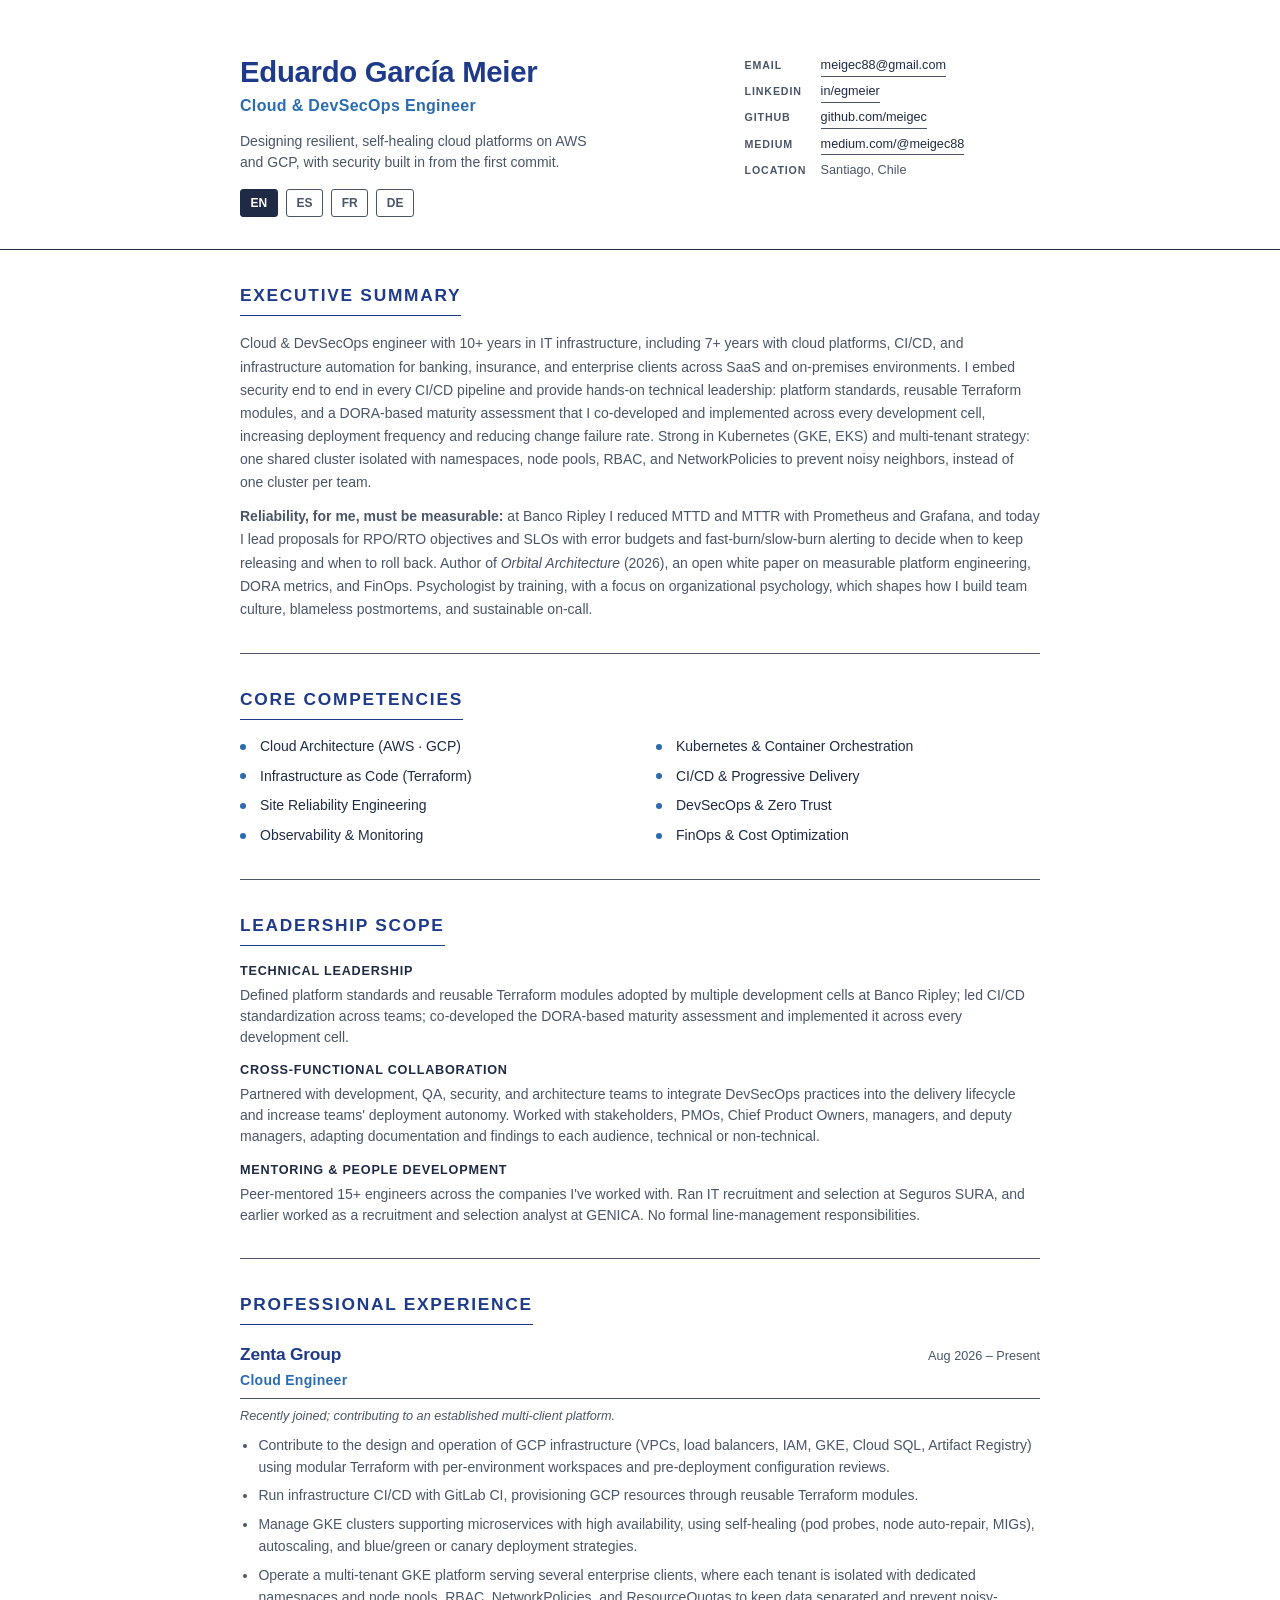
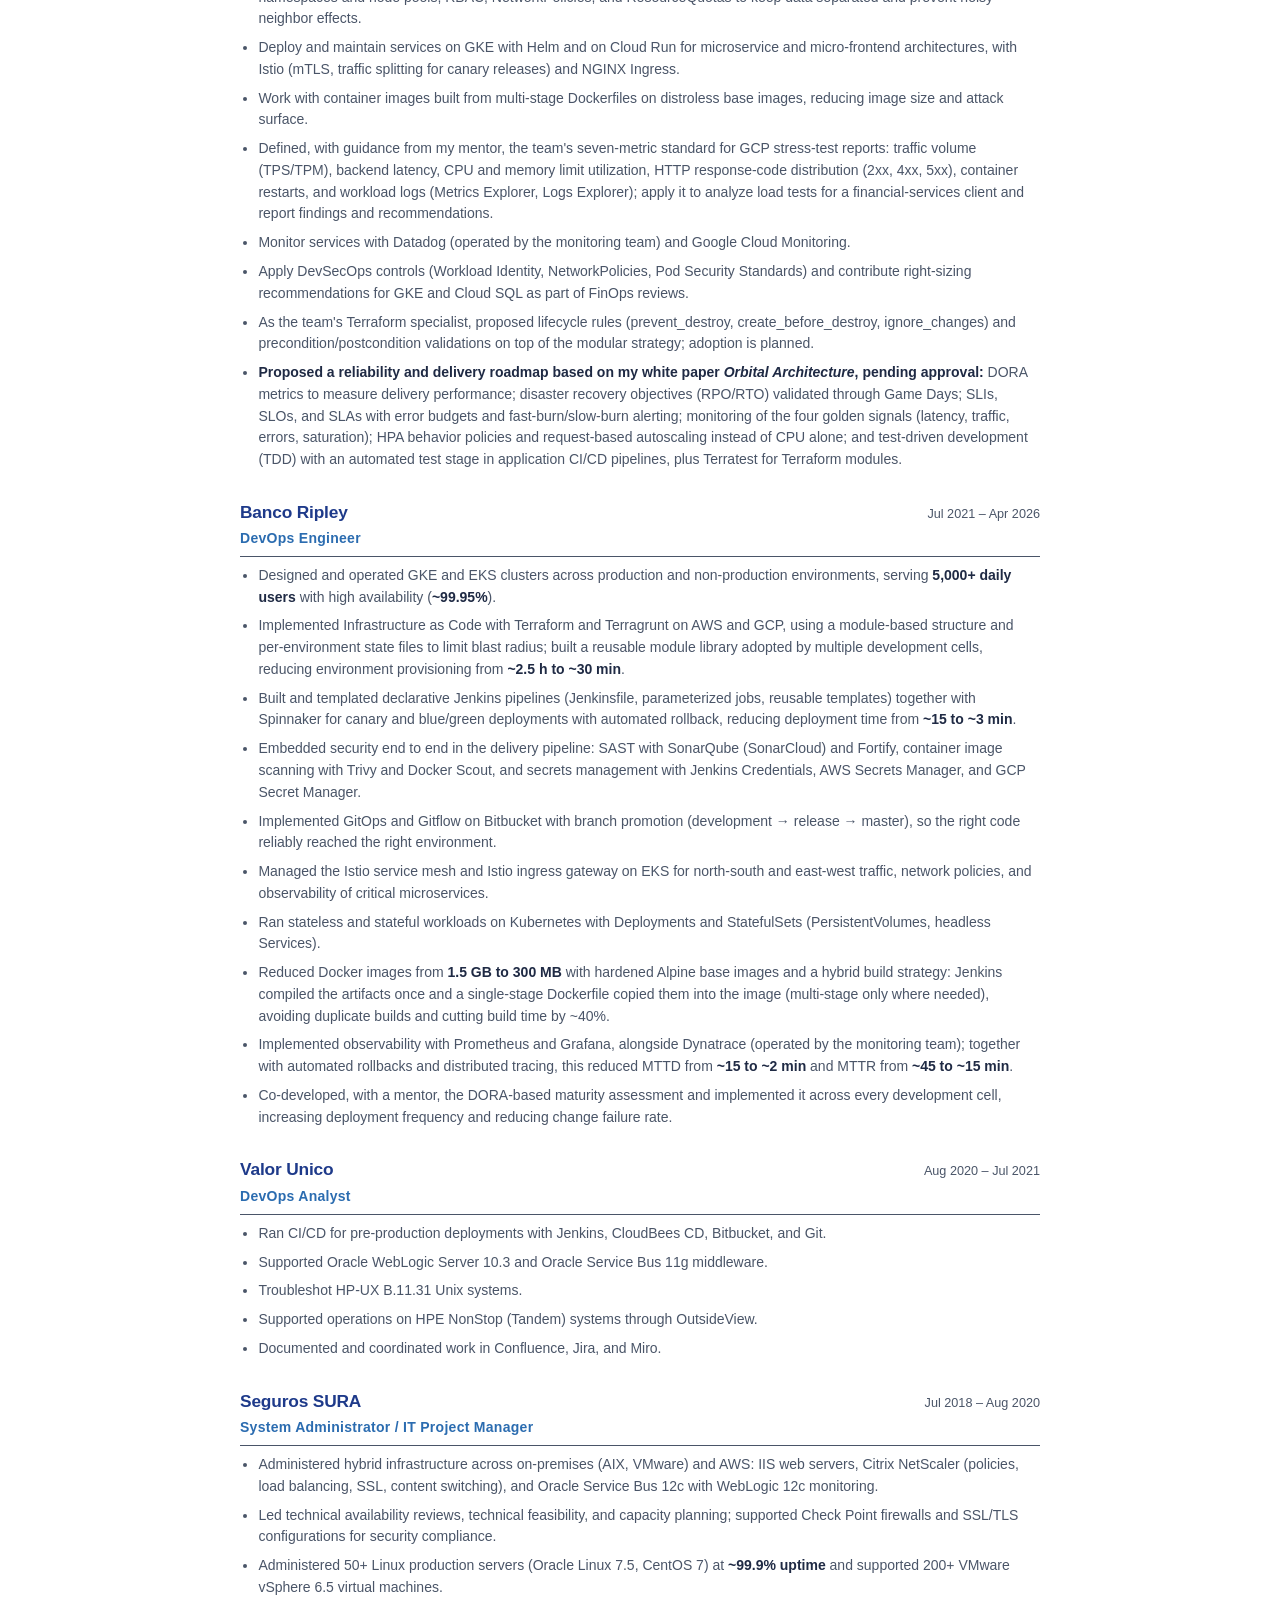
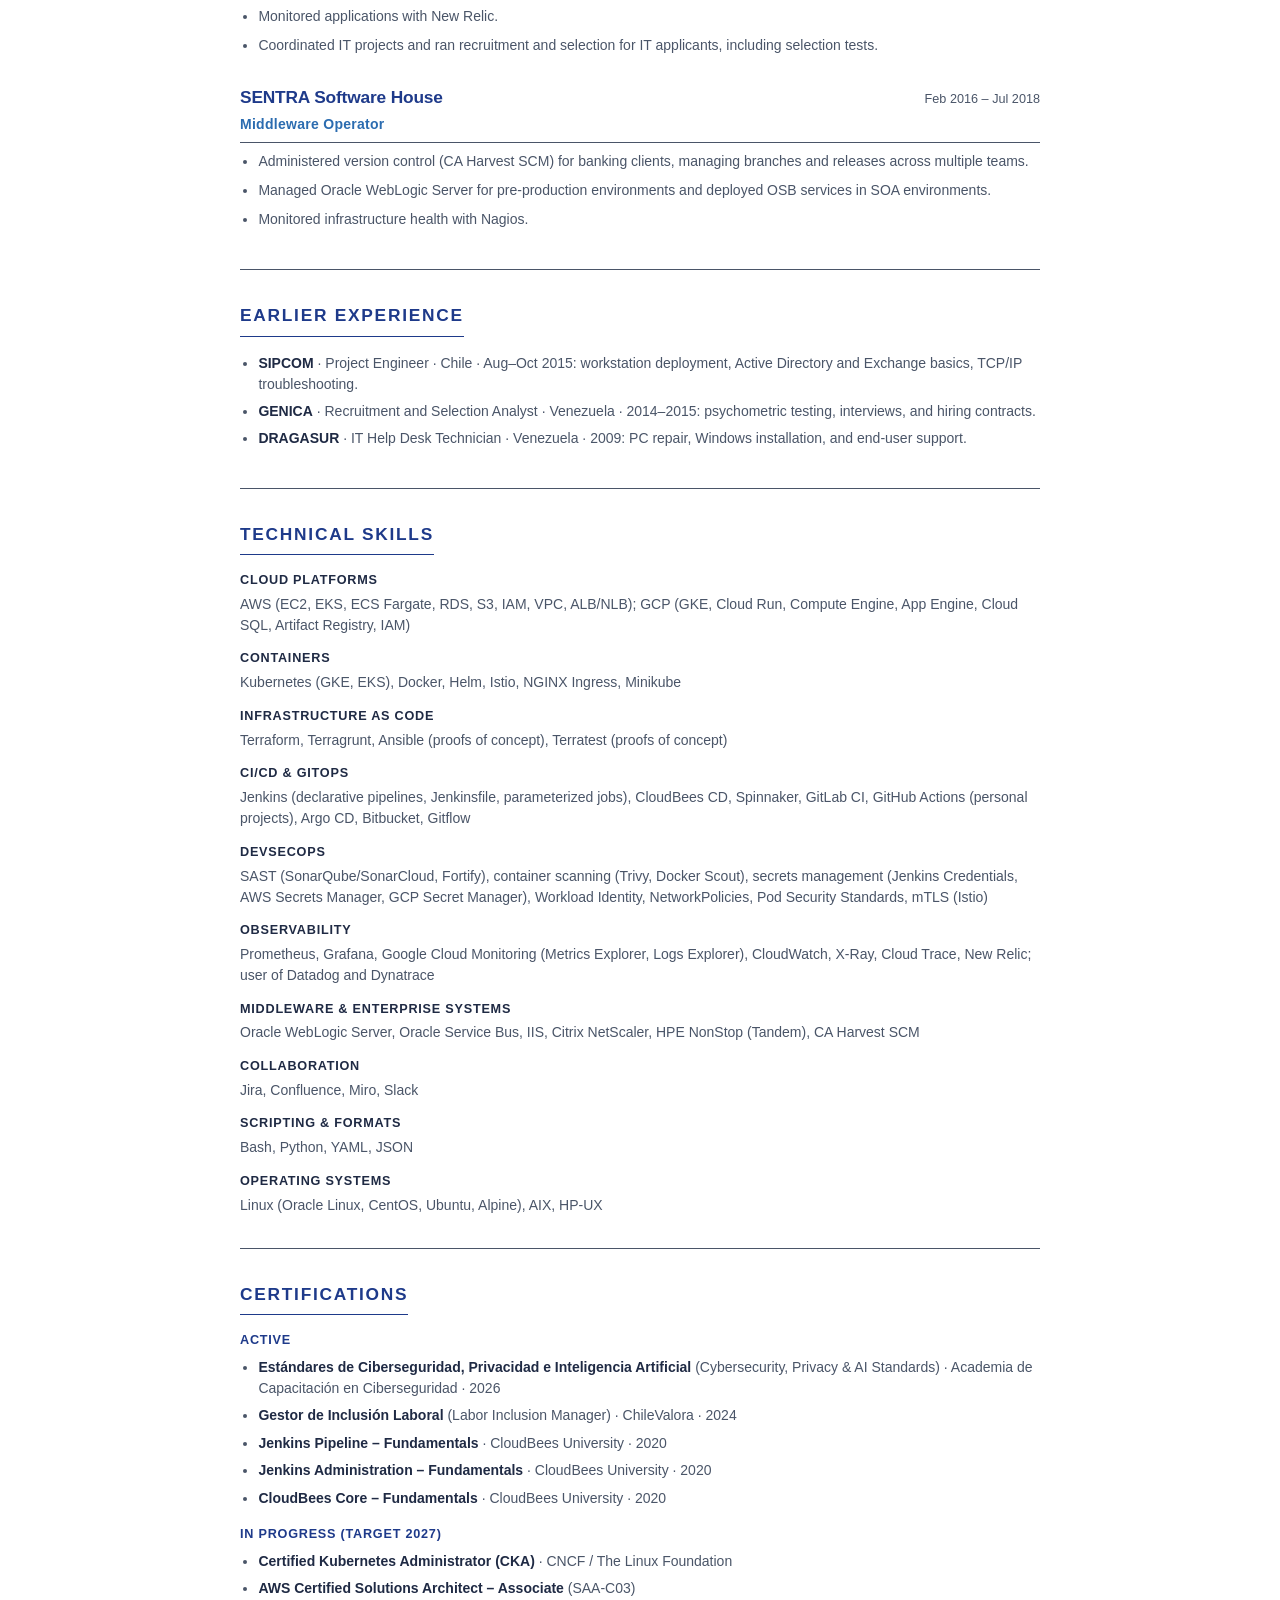
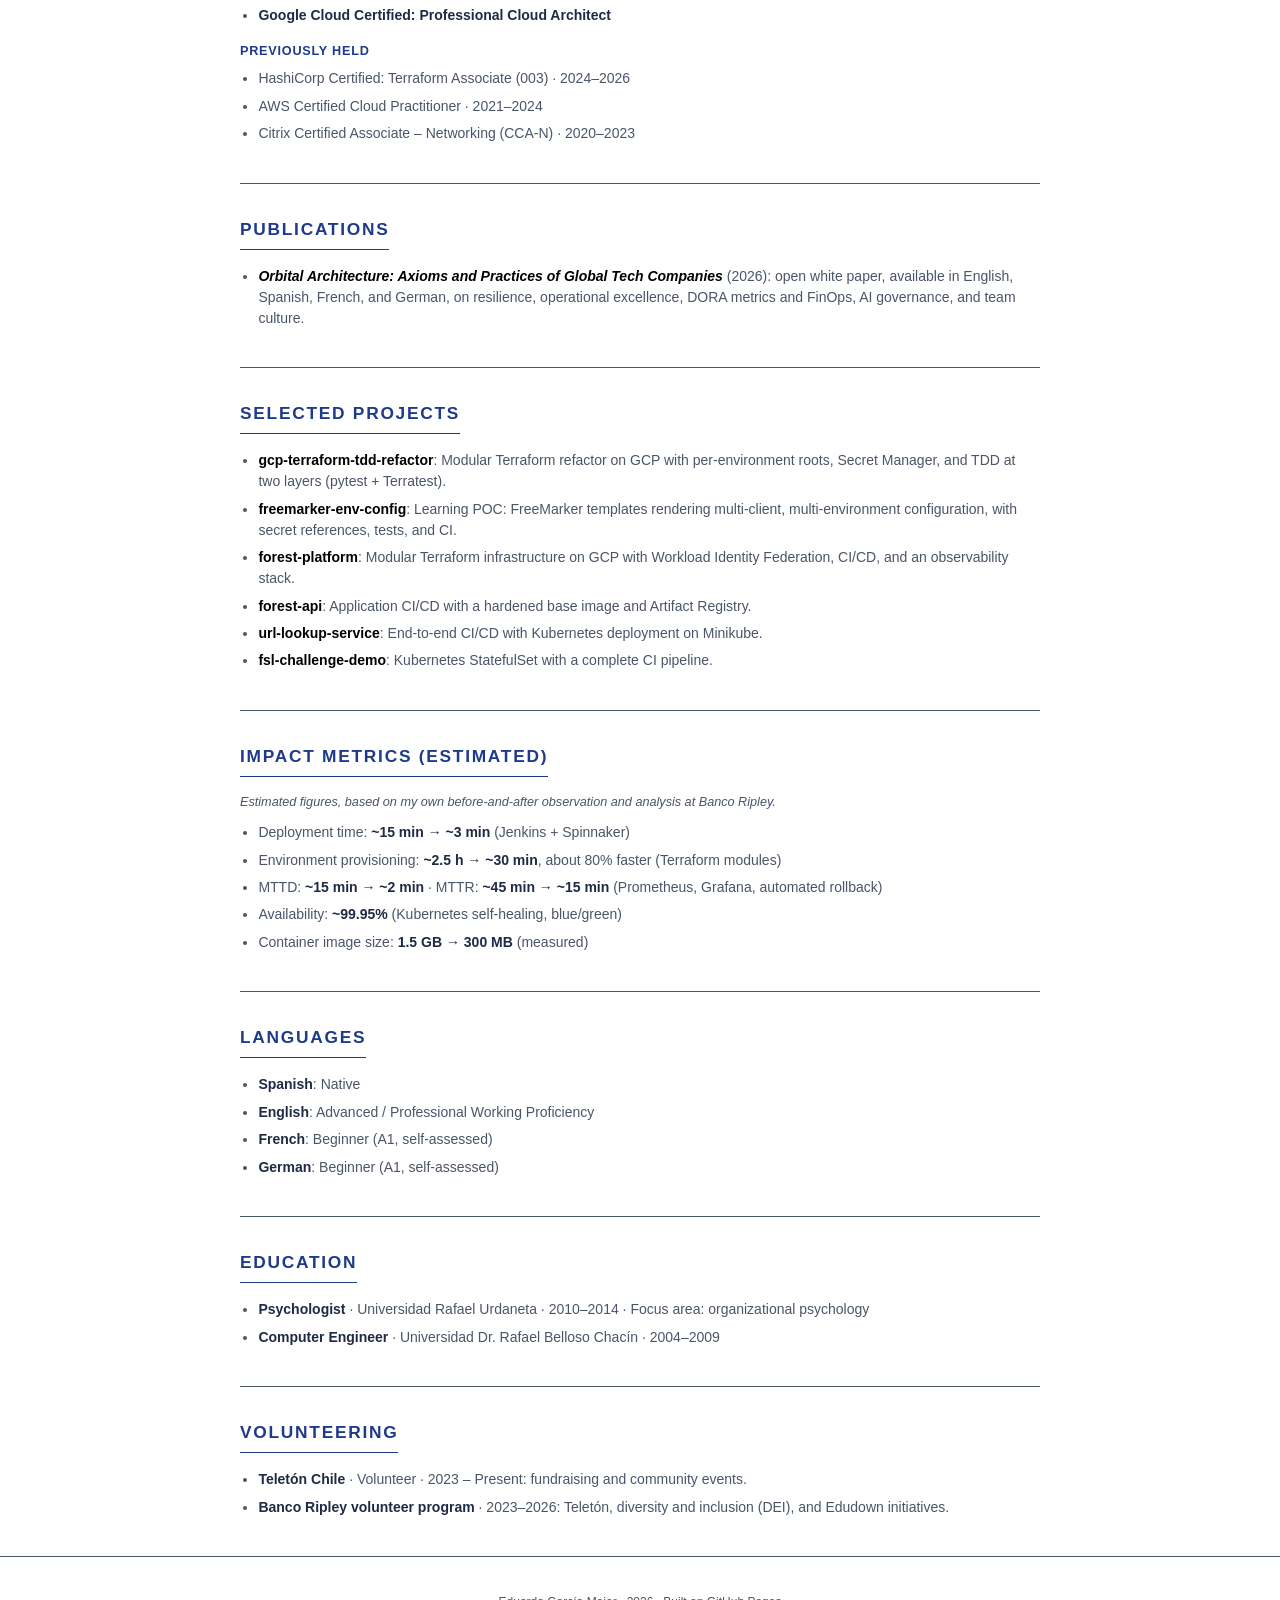
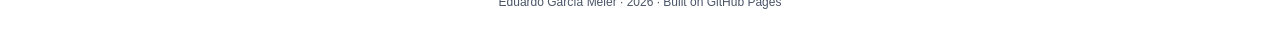
==== commit 91e02f07: "content(cv): bold lead-in for the reliability paragraph Co-Authored-By: Claude Opus 5.5 <noreply@ant" ====
--- a/index.html
+++ b/index.html
@@ -46,7 +46,7 @@
       Cloud &amp; DevSecOps engineer with 10+ years in IT infrastructure, including 7+ years with cloud platforms, CI/CD, and infrastructure automation for banking, insurance, and enterprise clients across SaaS and on-premises environments. I embed security end to end in every CI/CD pipeline and provide hands-on technical leadership: platform standards, reusable Terraform modules, and a DORA-based maturity assessment that I co-developed and implemented across every development cell, increasing deployment frequency and reducing change failure rate. Strong in Kubernetes (GKE, EKS) and multi-tenant strategy: one shared cluster isolated with namespaces, node pools, RBAC, and NetworkPolicies to prevent noisy neighbors, instead of one cluster per team.
     </p>
     <p class="summary">
-      Reliability, for me, must be measurable: at Banco Ripley I reduced MTTD and MTTR with Prometheus and Grafana, and today I lead proposals for RPO/RTO objectives and SLOs with error budgets and fast-burn/slow-burn alerting to decide when to keep releasing and when to roll back. Author of <em>Orbital Architecture</em> (2026), an open white paper on measurable platform engineering, DORA metrics, and FinOps. Psychologist by training, with a focus on organizational psychology, which shapes how I build team culture, blameless postmortems, and sustainable on-call.
+      <strong>Reliability, for me, must be measurable:</strong> at Banco Ripley I reduced MTTD and MTTR with Prometheus and Grafana, and today I lead proposals for RPO/RTO objectives and SLOs with error budgets and fast-burn/slow-burn alerting to decide when to keep releasing and when to roll back. Author of <em>Orbital Architecture</em> (2026), an open white paper on measurable platform engineering, DORA metrics, and FinOps. Psychologist by training, with a focus on organizational psychology, which shapes how I build team culture, blameless postmortems, and sustainable on-call.
     </p>
   </section>
 
--- a/styles.css
+++ b/styles.css
@@ -265,7 +265,7 @@
 }
 
 .projects a {
-  color: var(--accent);
+  color: #000;
   font-weight: 600;
   text-decoration: none;
   border-bottom: 1px solid transparent;
@@ -374,21 +374,32 @@
 }
 
 @media print {
-  @page { size: A4; margin: 1.2cm 1.4cm; }
+  @page { size: A4; margin: 1.1cm 1.3cm; }
   html, body { -webkit-print-color-adjust: exact; print-color-adjust: exact; }
-  body { font-size: 10pt; color: #000; background: #fff; }
-  .hero { padding: 0 0 0.75rem; border-bottom: 1.5px solid #000; }
-  .section { padding: 0.85rem 0; border-bottom: 1px solid #4A5568; }
-  .section h2 { font-size: 12pt; break-after: avoid; page-break-after: avoid; }
-  .subhead, .job-header { break-after: avoid; page-break-after: avoid; }
-  .job, .job li, .certs li, .skills dd, .earlier li, .edu-list li, .volunteer li, .metrics li, .projects li {
+  body { font-size: 9.5pt; line-height: 1.4; color: #000; background: #fff; }
+  .container { padding: 0; max-width: 100%; }
+  .hero { padding: 0 0 0.6rem; border-bottom: 1.5px solid var(--title); }
+  .hero h1 { font-size: 19pt; }
+  .role { font-size: 11pt; margin-bottom: 0.4rem; }
+  .section { padding: 0.6rem 0; border-bottom: 1px solid #4A5568; }
+  .section h2 { font-size: 11.5pt; margin-bottom: 0.55rem; break-after: avoid; page-break-after: avoid; }
+  .summary, .job li, .skills dd, .certs li, .projects li, .metrics li, .languages li,
+  .earlier li, .edu-list li, .volunteer li, .competencies li { font-size: 9.5pt; }
+  .summary + .summary { margin-top: 0.45rem; }
+  .job { margin-bottom: 0.9rem; }
+  .job li { margin-bottom: 0.25rem; }
+  .job-header h3 { font-size: 11.5pt; }
+  .skills dt { margin-top: 0.5rem; }
+  /* Long jobs may continue on the next page; headings stay with their first line,
+     and single bullets or entries are never split. */
+  .section h2, .subhead, .job-header { break-after: avoid; page-break-after: avoid; }
+  .job li, .certs li, .skills dt, .skills dd, .earlier li, .edu-list li, .volunteer li,
+  .metrics li, .projects li, .languages li {
     break-inside: avoid;
     page-break-inside: avoid;
   }
+  .skills dt { break-after: avoid; page-break-after: avoid; }
   .footer { display: none; }
   .lang-switch { display: none; }
   a { color: #000; border: none; text-decoration: none; }
-  .container { padding: 0; max-width: 100%; }
-  .role { font-size: 11pt; }
-  .job-header h3 { font-size: 12pt; }
-}
+}
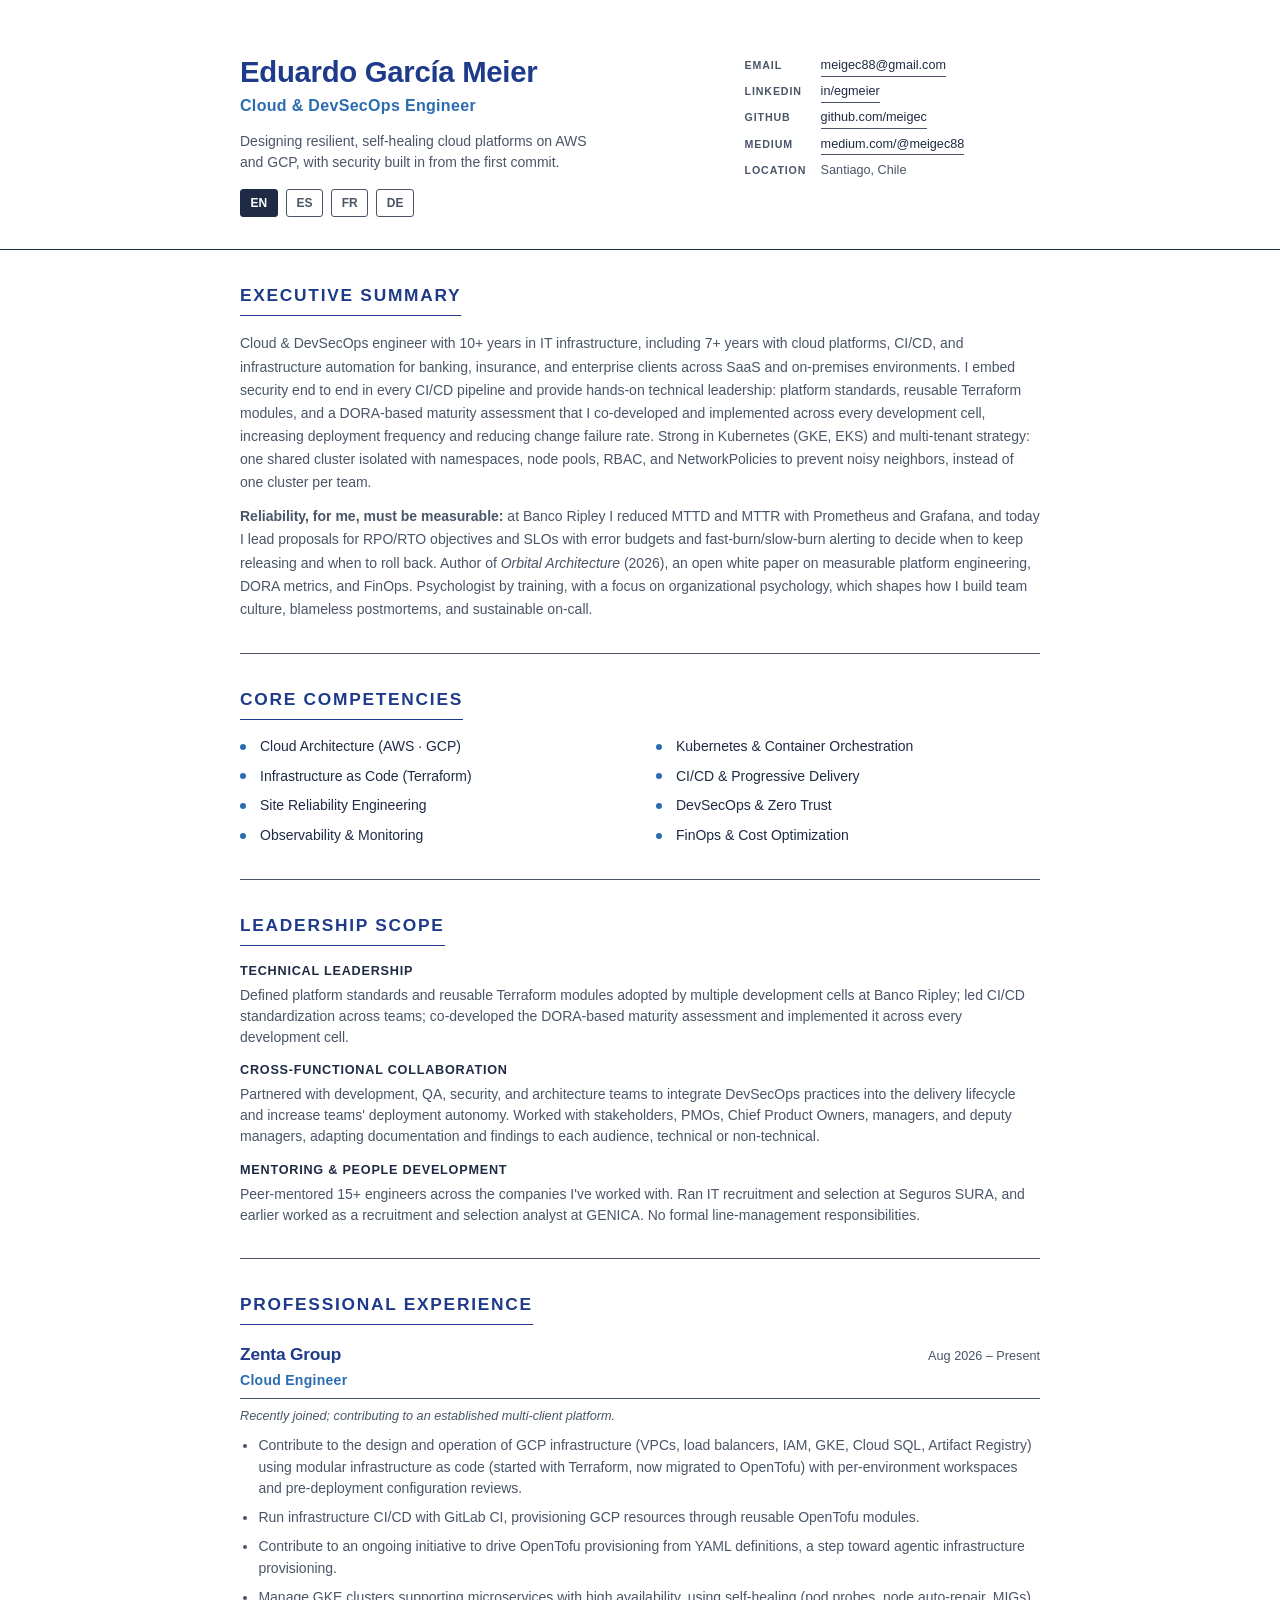
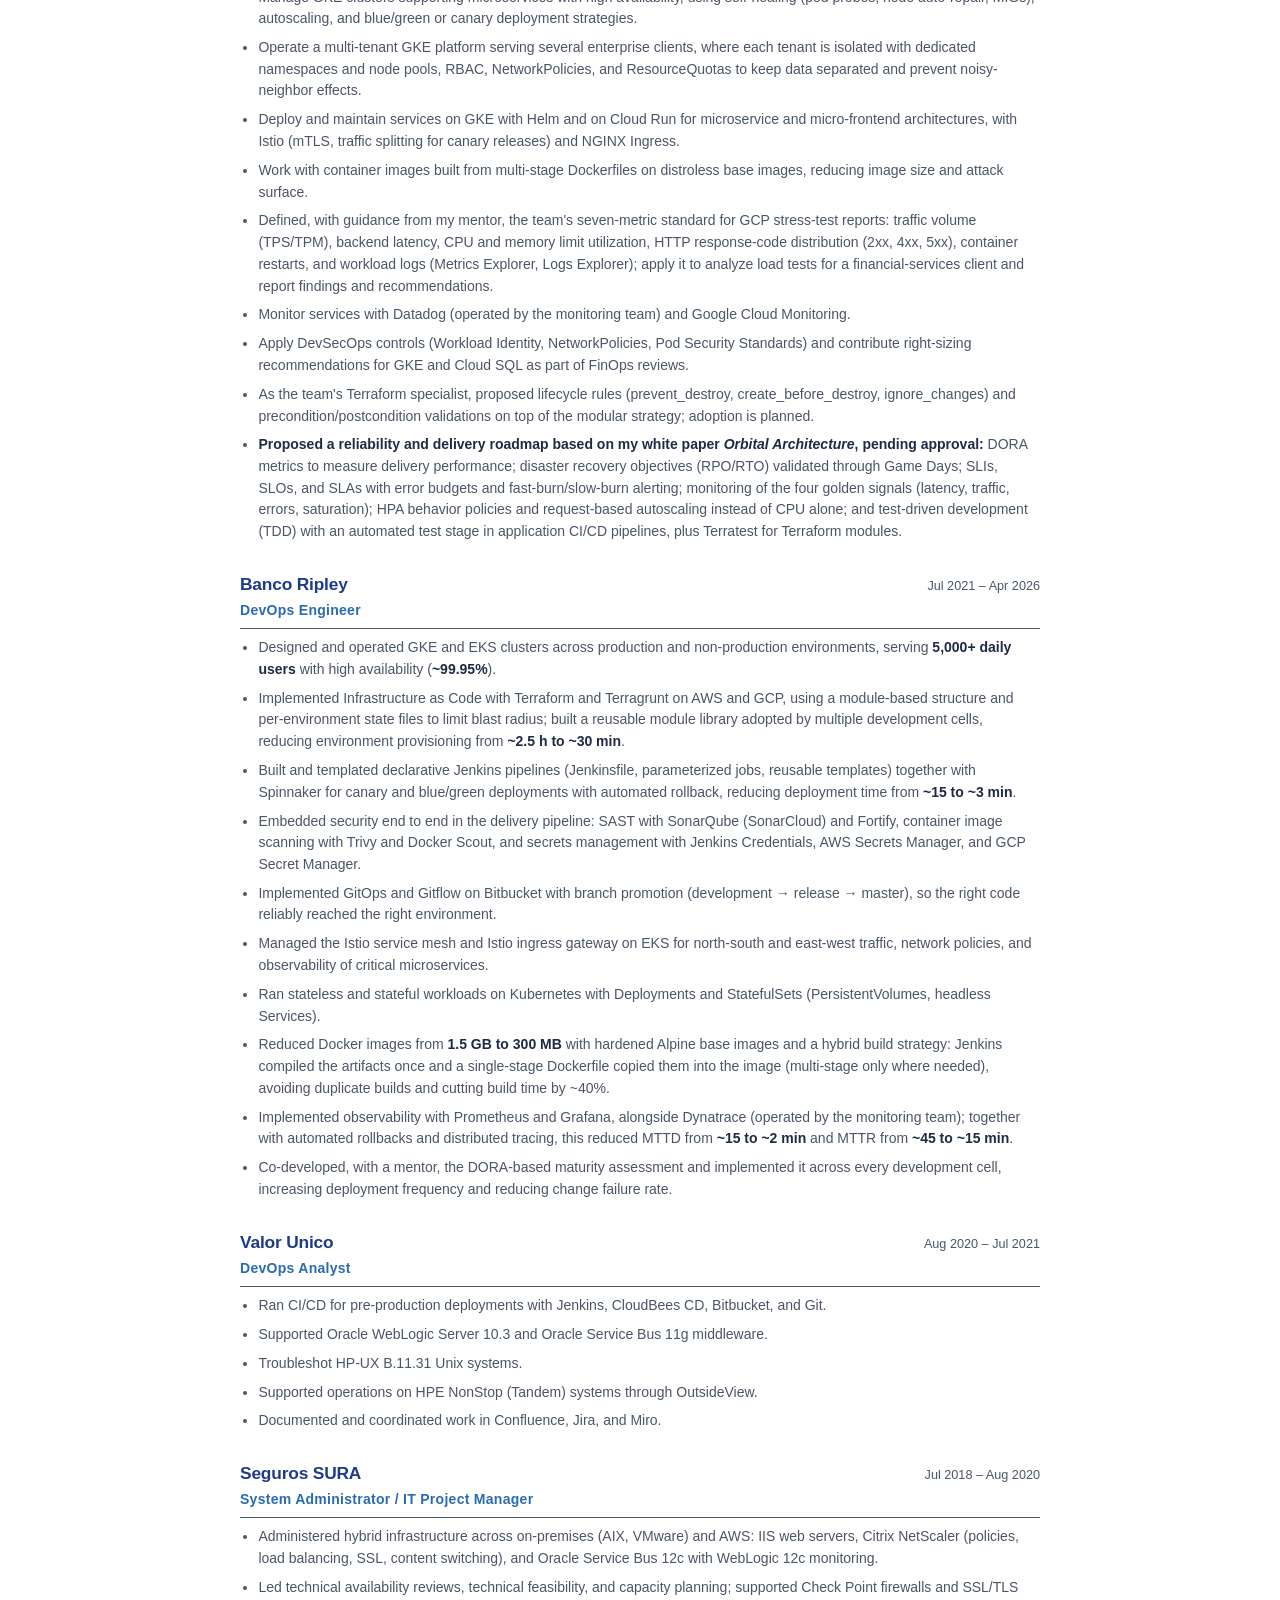
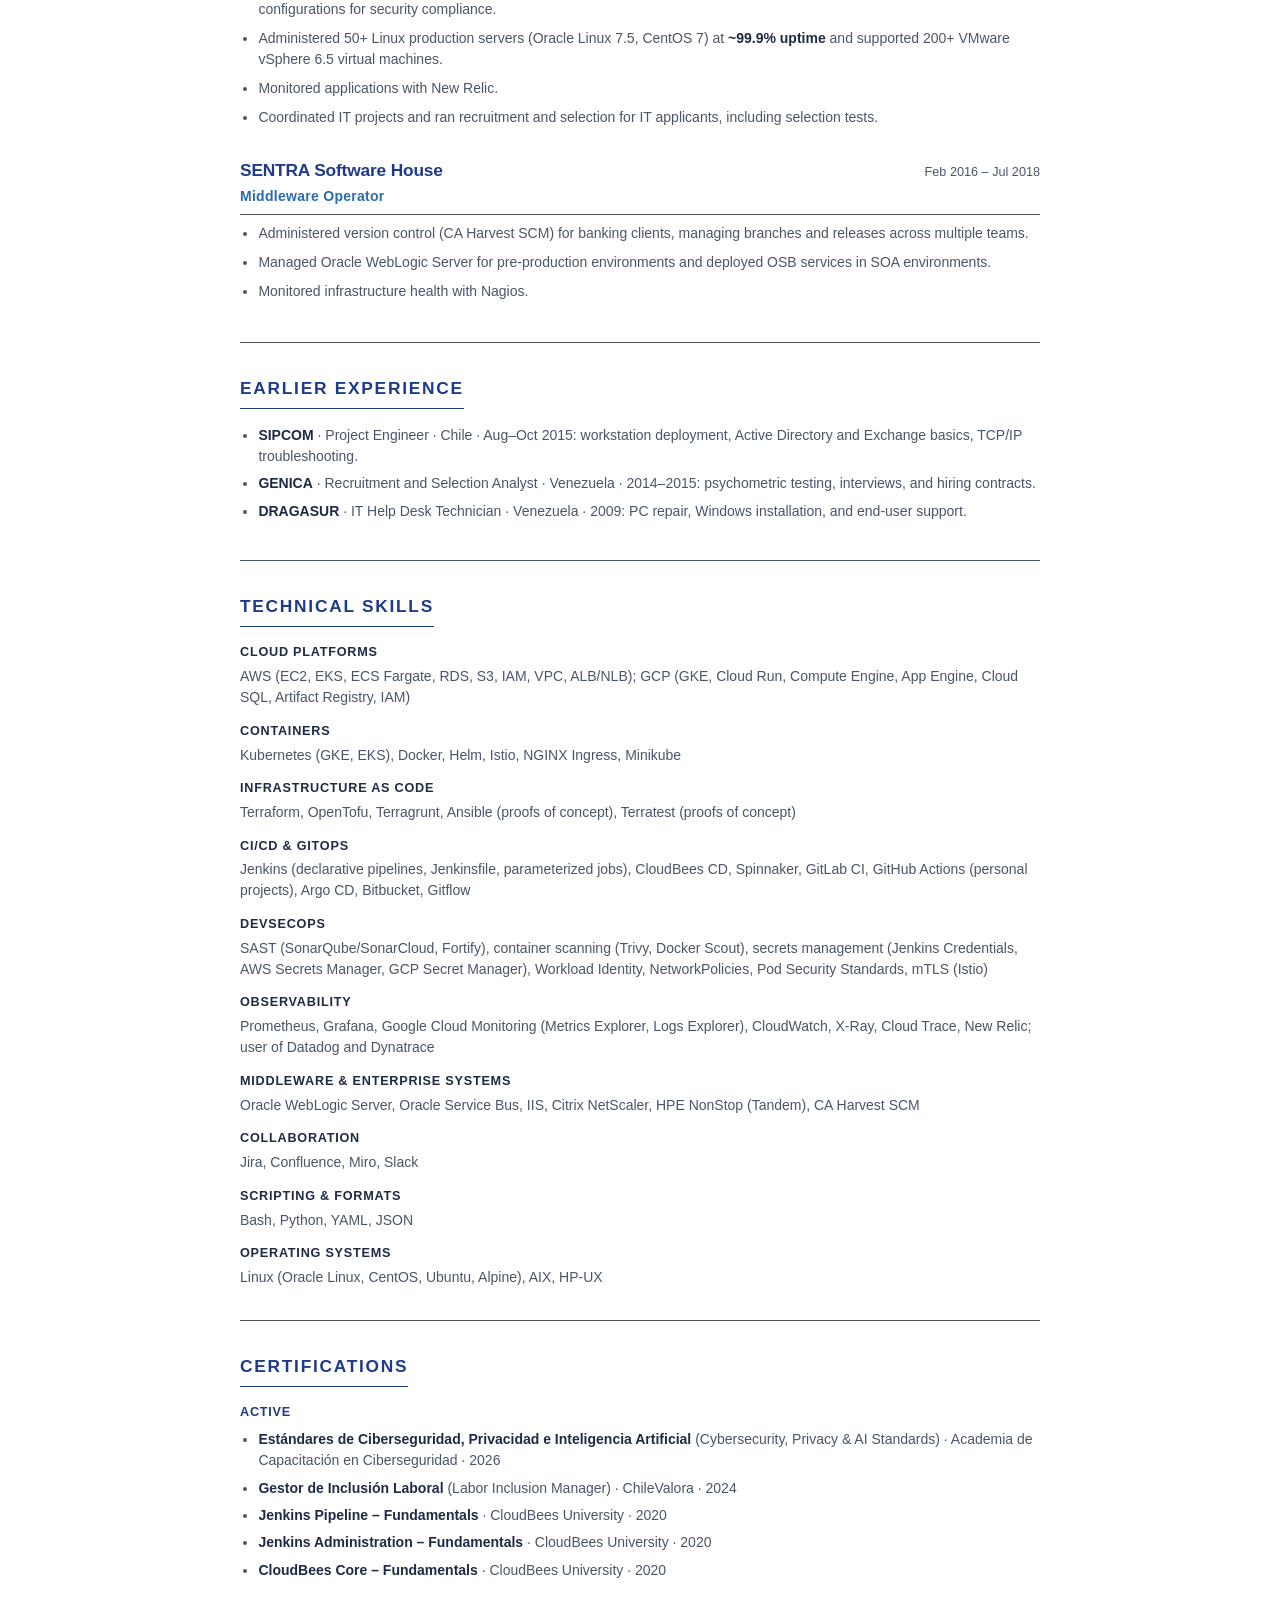
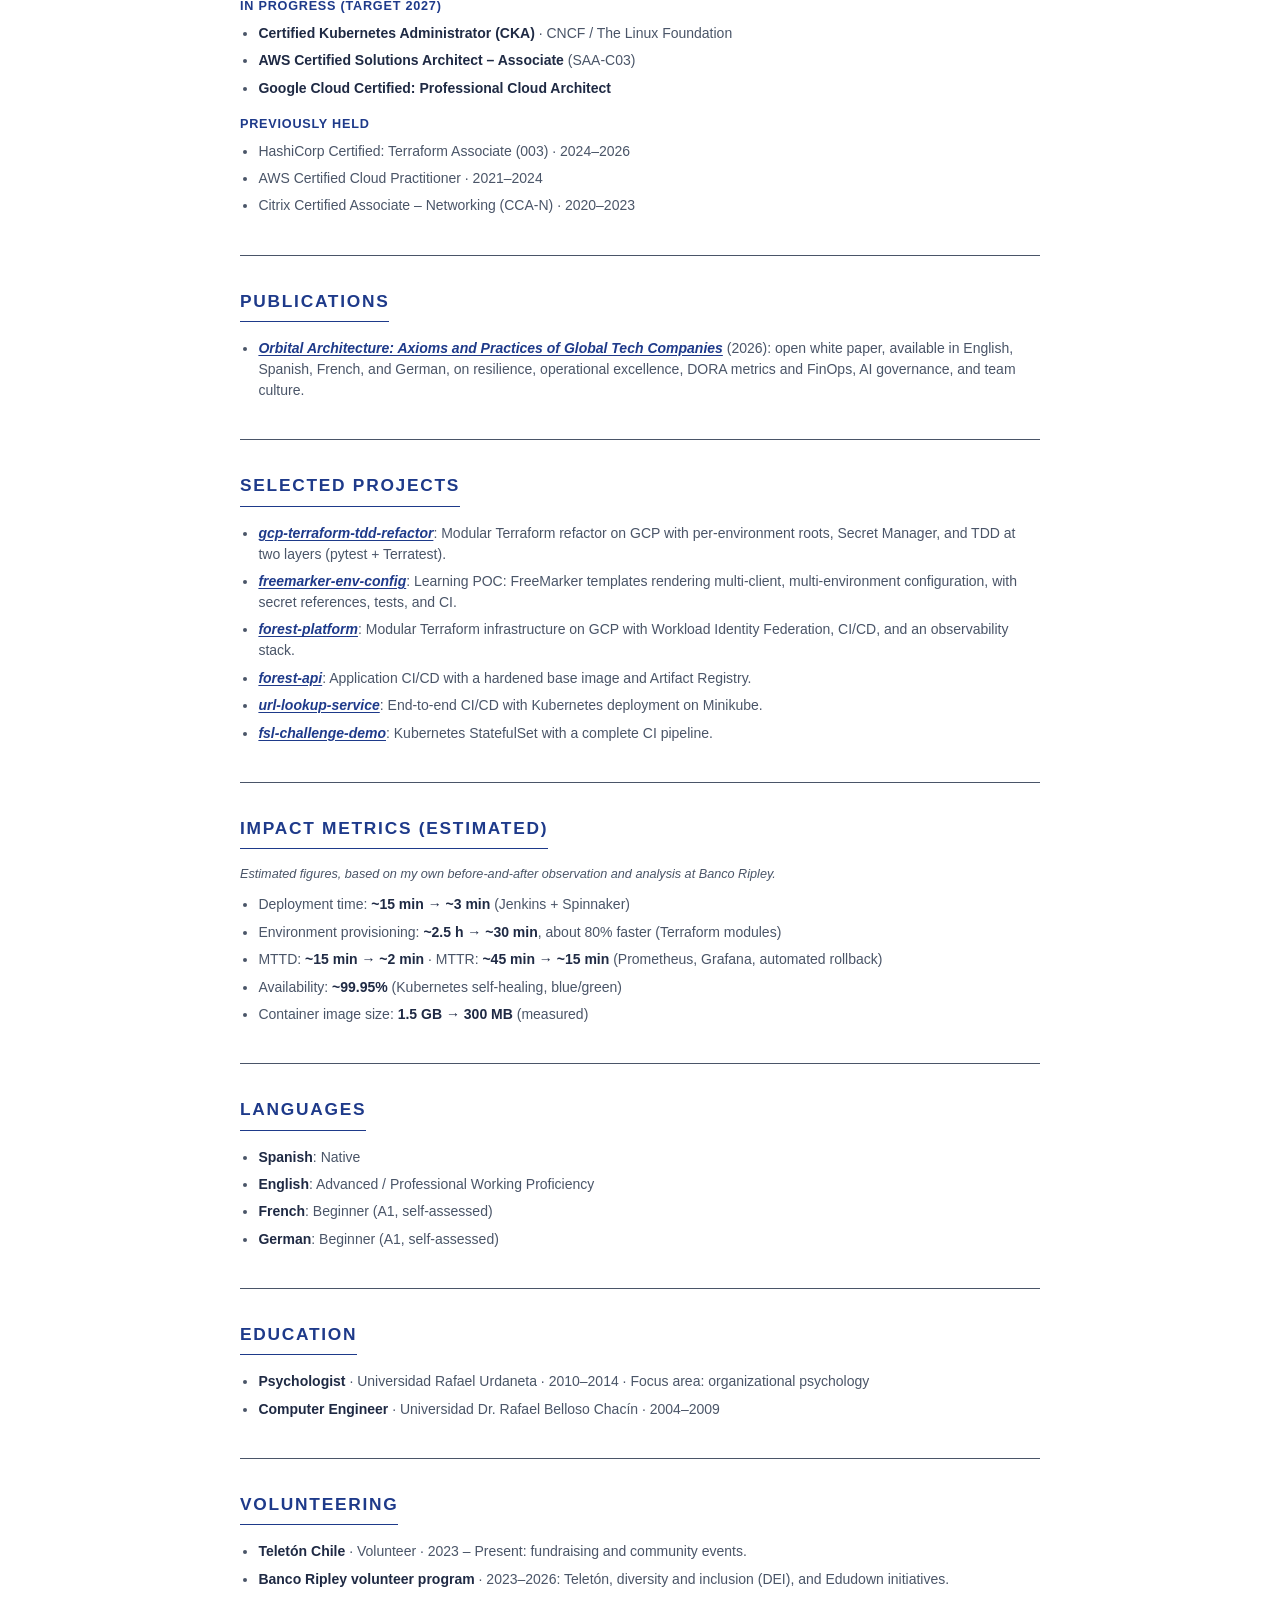
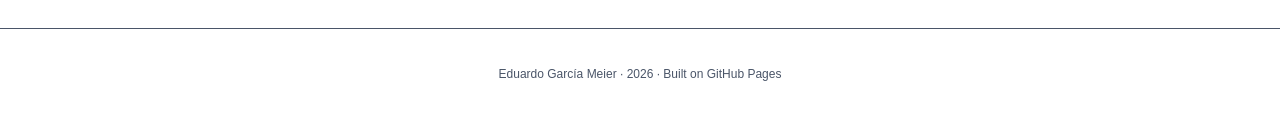
==== commit efc7e7f2: "content(cv): OpenTofu at Zenta and YAML-driven provisioning initiative Co-Authored-By: Claude Opus 5" ====
--- a/index.html
+++ b/index.html
@@ -89,8 +89,9 @@
       </header>
       <p class="job-note">Recently joined; contributing to an established multi-client platform.</p>
       <ul>
-        <li>Contribute to the design and operation of GCP infrastructure (VPCs, load balancers, IAM, GKE, Cloud SQL, Artifact Registry) using modular Terraform with per-environment workspaces and pre-deployment configuration reviews.</li>
-        <li>Run infrastructure CI/CD with GitLab CI, provisioning GCP resources through reusable Terraform modules.</li>
+        <li>Contribute to the design and operation of GCP infrastructure (VPCs, load balancers, IAM, GKE, Cloud SQL, Artifact Registry) using modular infrastructure as code (started with Terraform, now migrated to OpenTofu) with per-environment workspaces and pre-deployment configuration reviews.</li>
+        <li>Run infrastructure CI/CD with GitLab CI, provisioning GCP resources through reusable OpenTofu modules.</li>
+        <li>Contribute to an ongoing initiative to drive OpenTofu provisioning from YAML definitions, a step toward agentic infrastructure provisioning.</li>
         <li>Manage GKE clusters supporting microservices with high availability, using self-healing (pod probes, node auto-repair, MIGs), autoscaling, and blue/green or canary deployment strategies.</li>
         <li>Operate a multi-tenant GKE platform serving several enterprise clients, where each tenant is isolated with dedicated namespaces and node pools, RBAC, NetworkPolicies, and ResourceQuotas to keep data separated and prevent noisy-neighbor effects.</li>
         <li>Deploy and maintain services on GKE with Helm and on Cloud Run for microservice and micro-frontend architectures, with Istio (mTLS, traffic splitting for canary releases) and NGINX Ingress.</li>
@@ -193,7 +194,7 @@
       <dt>Containers</dt>
       <dd>Kubernetes (GKE, EKS), Docker, Helm, Istio, NGINX Ingress, Minikube</dd>
       <dt>Infrastructure as Code</dt>
-      <dd>Terraform, Terragrunt, Ansible (proofs of concept), Terratest (proofs of concept)</dd>
+      <dd>Terraform, OpenTofu, Terragrunt, Ansible (proofs of concept), Terratest (proofs of concept)</dd>
       <dt>CI/CD &amp; GitOps</dt>
       <dd>Jenkins (declarative pipelines, Jenkinsfile, parameterized jobs), CloudBees CD, Spinnaker, GitLab CI, GitHub Actions (personal projects), Argo CD, Bitbucket, Gitflow</dd>
       <dt>DevSecOps</dt>
--- a/styles.css
+++ b/styles.css
@@ -265,14 +265,15 @@
 }
 
 .projects a {
-  color: #000;
+  color: var(--title);
   font-weight: 600;
-  text-decoration: none;
-  border-bottom: 1px solid transparent;
-  transition: border-color 0.15s;
-}
-
-.projects a:hover { border-color: var(--accent); }
+  font-style: italic;
+  text-decoration: underline;
+  text-underline-offset: 2px;
+  transition: color 0.15s;
+}
+
+.projects a:hover { color: var(--accent); }
 
 .edu {
   margin: 0;
@@ -402,4 +403,6 @@
   .footer { display: none; }
   .lang-switch { display: none; }
   a { color: #000; border: none; text-decoration: none; }
-}
+  /* Project and publication links keep their link look in the PDF. */
+  .projects a { color: var(--title); text-decoration: underline; }
+}
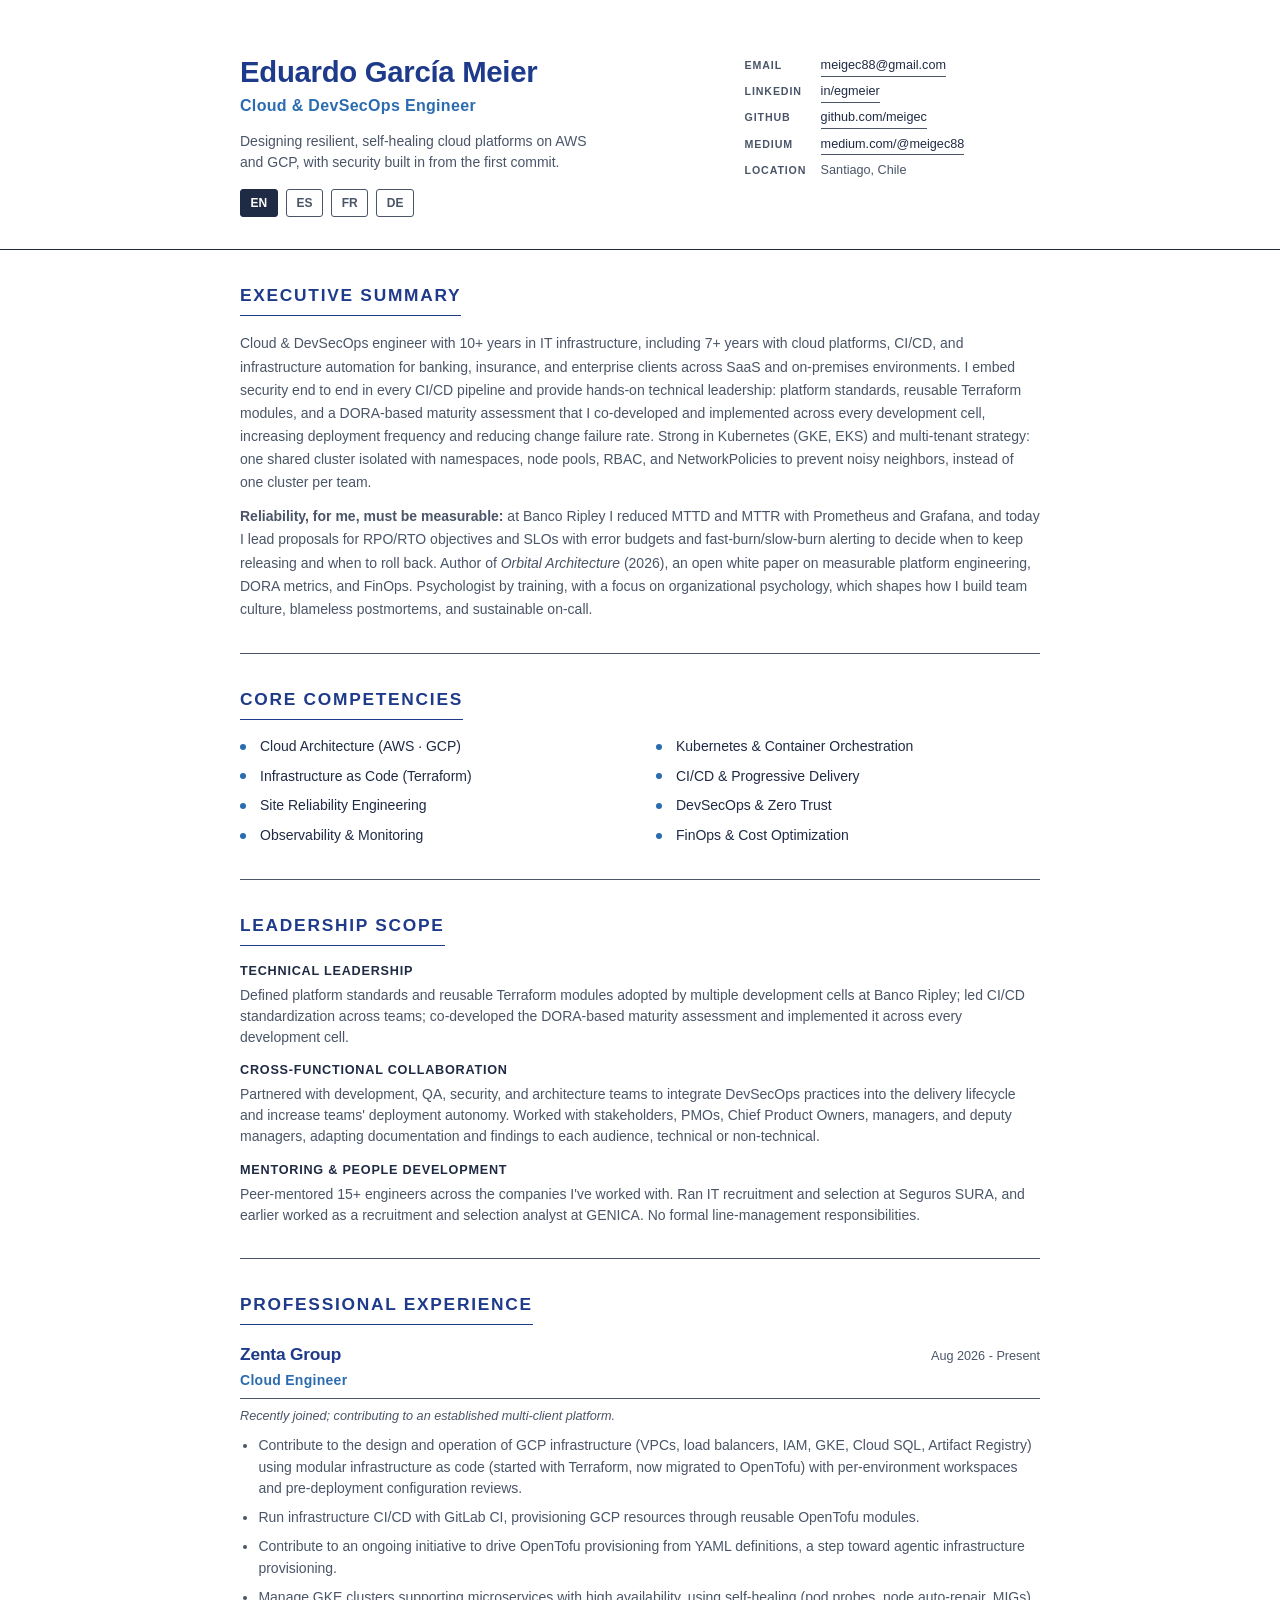
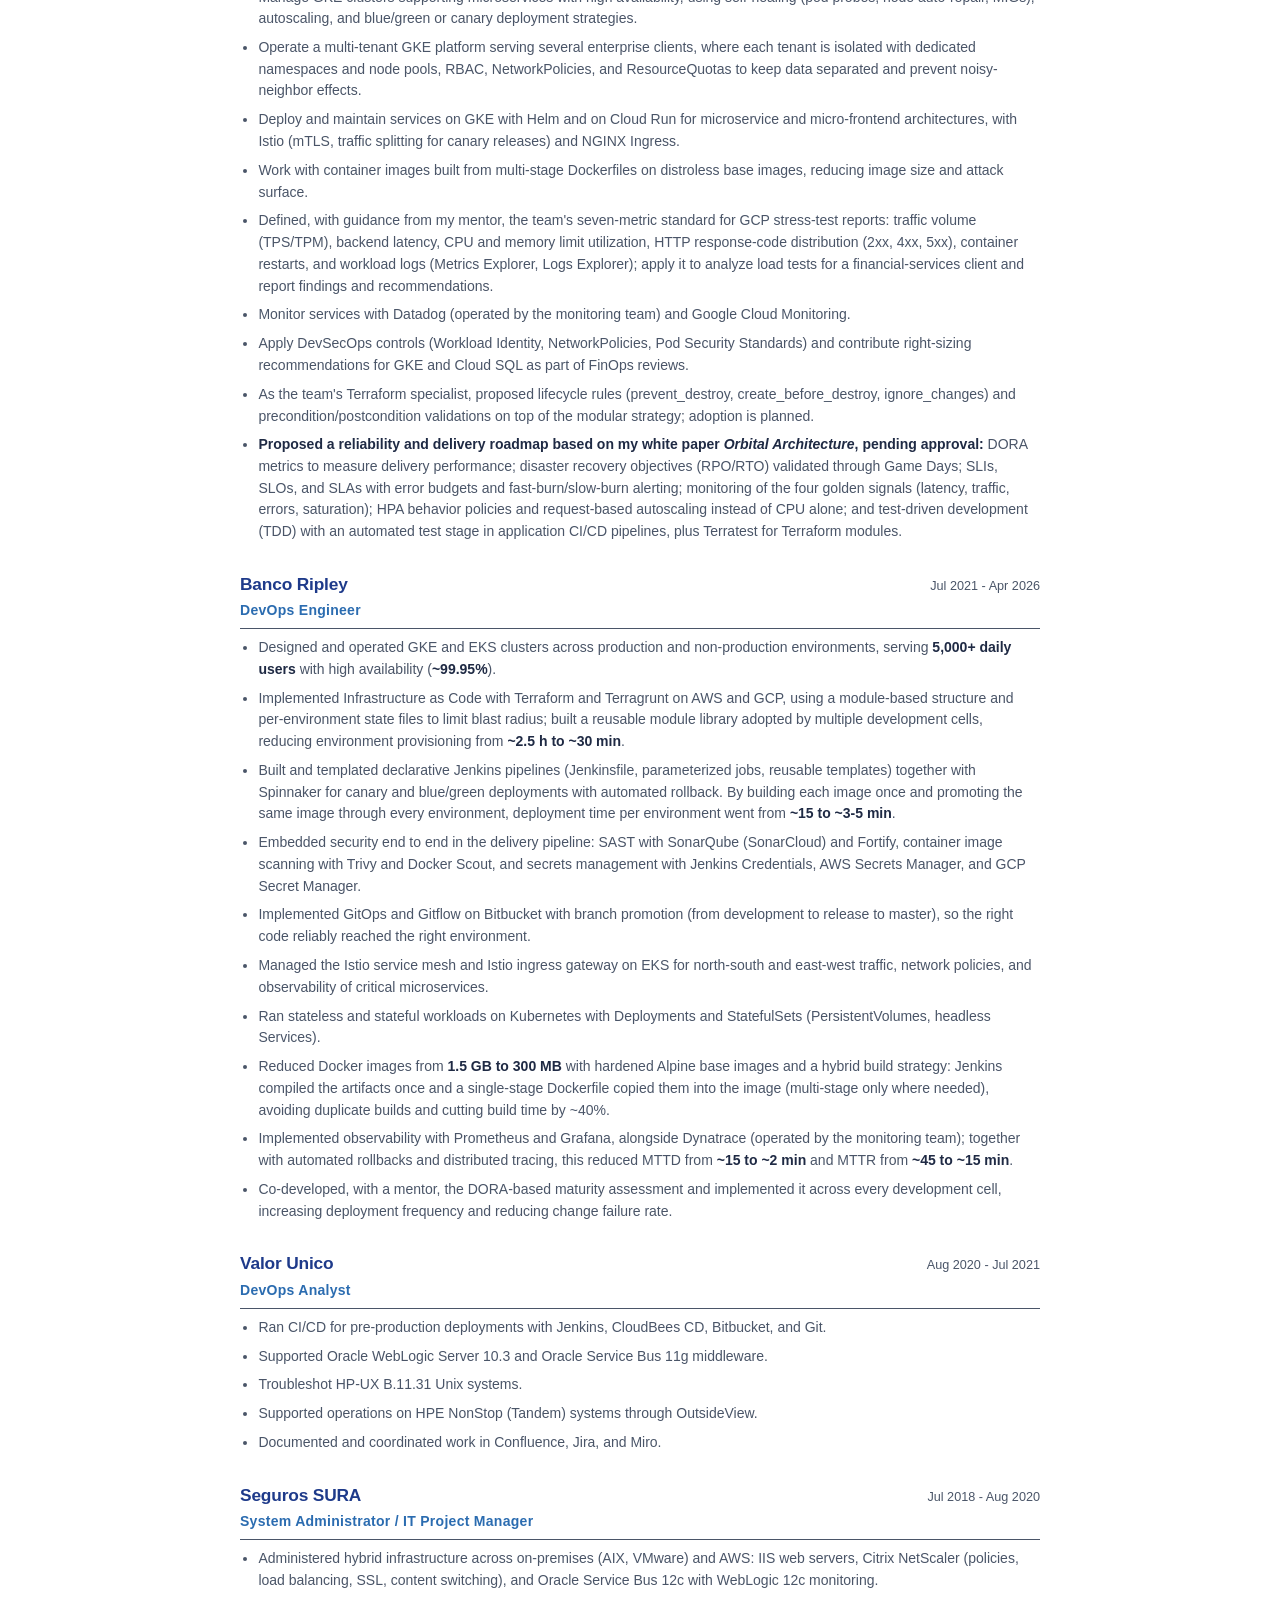
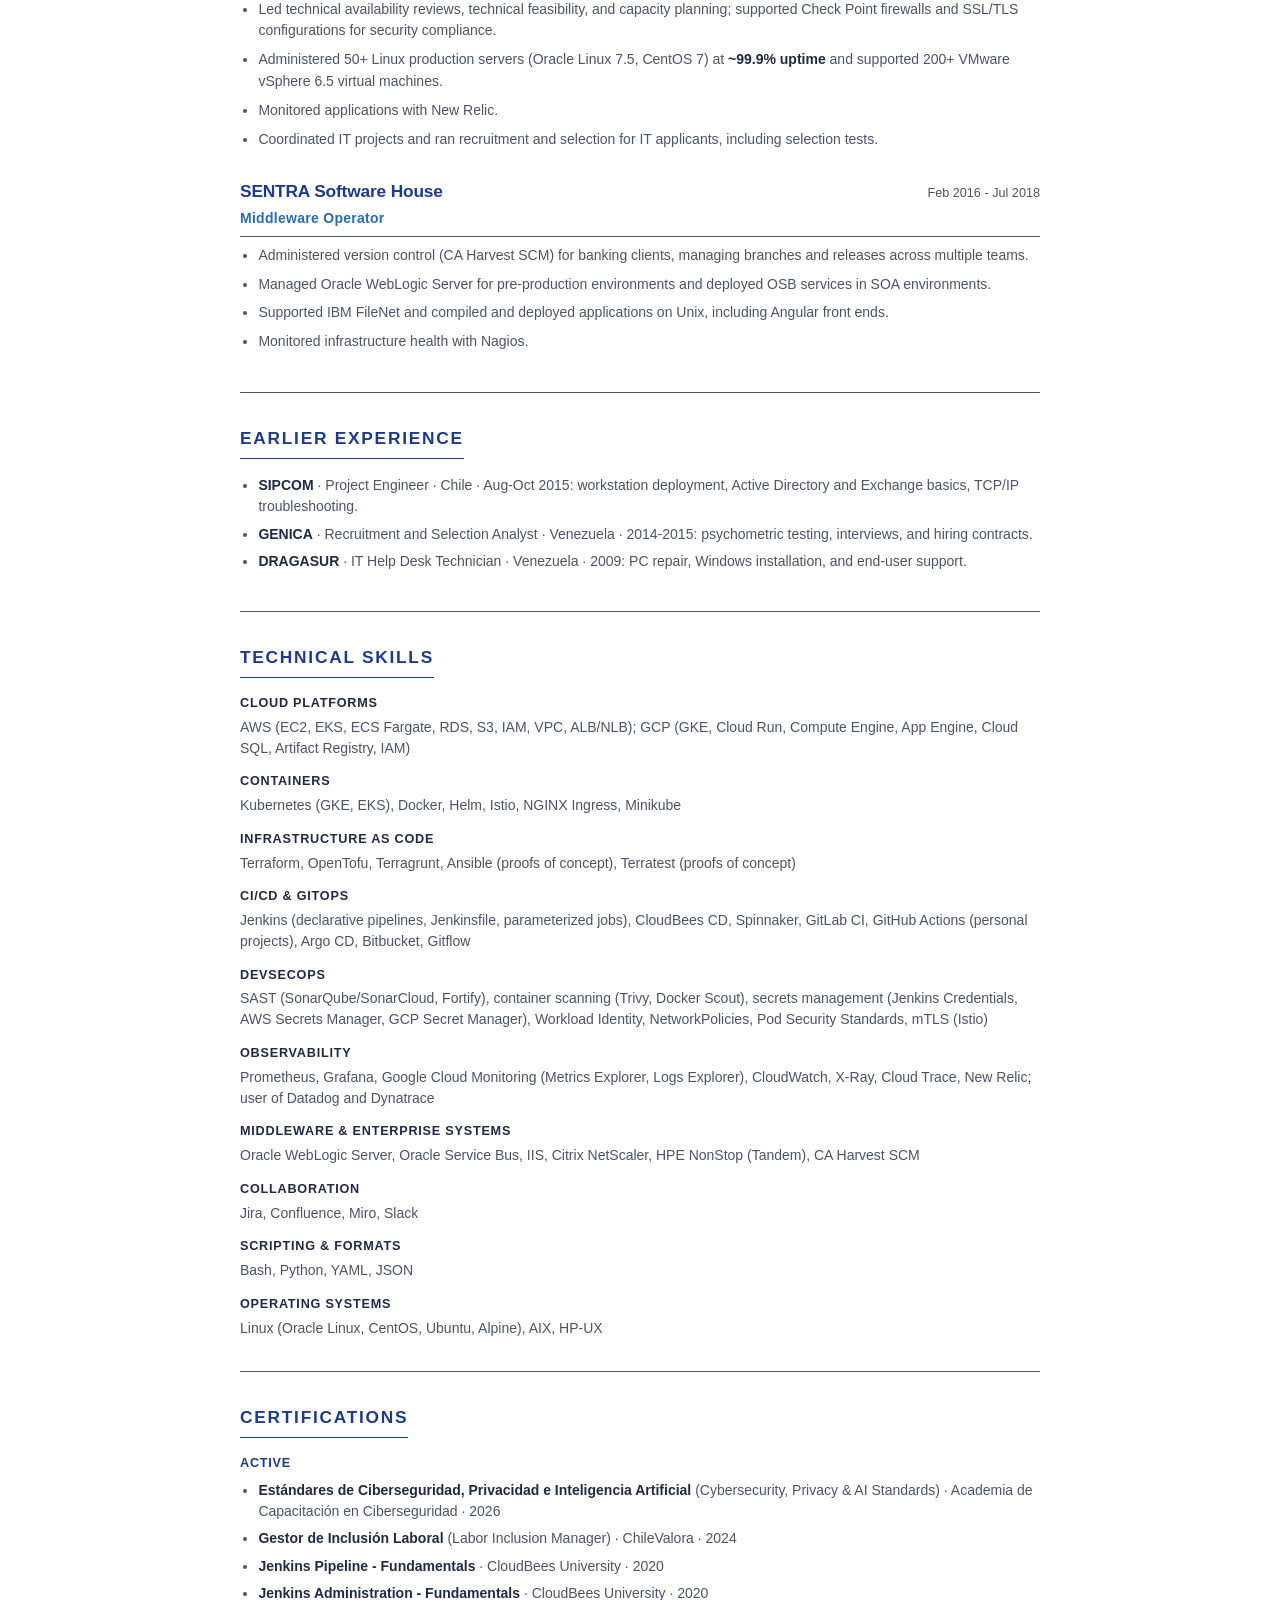
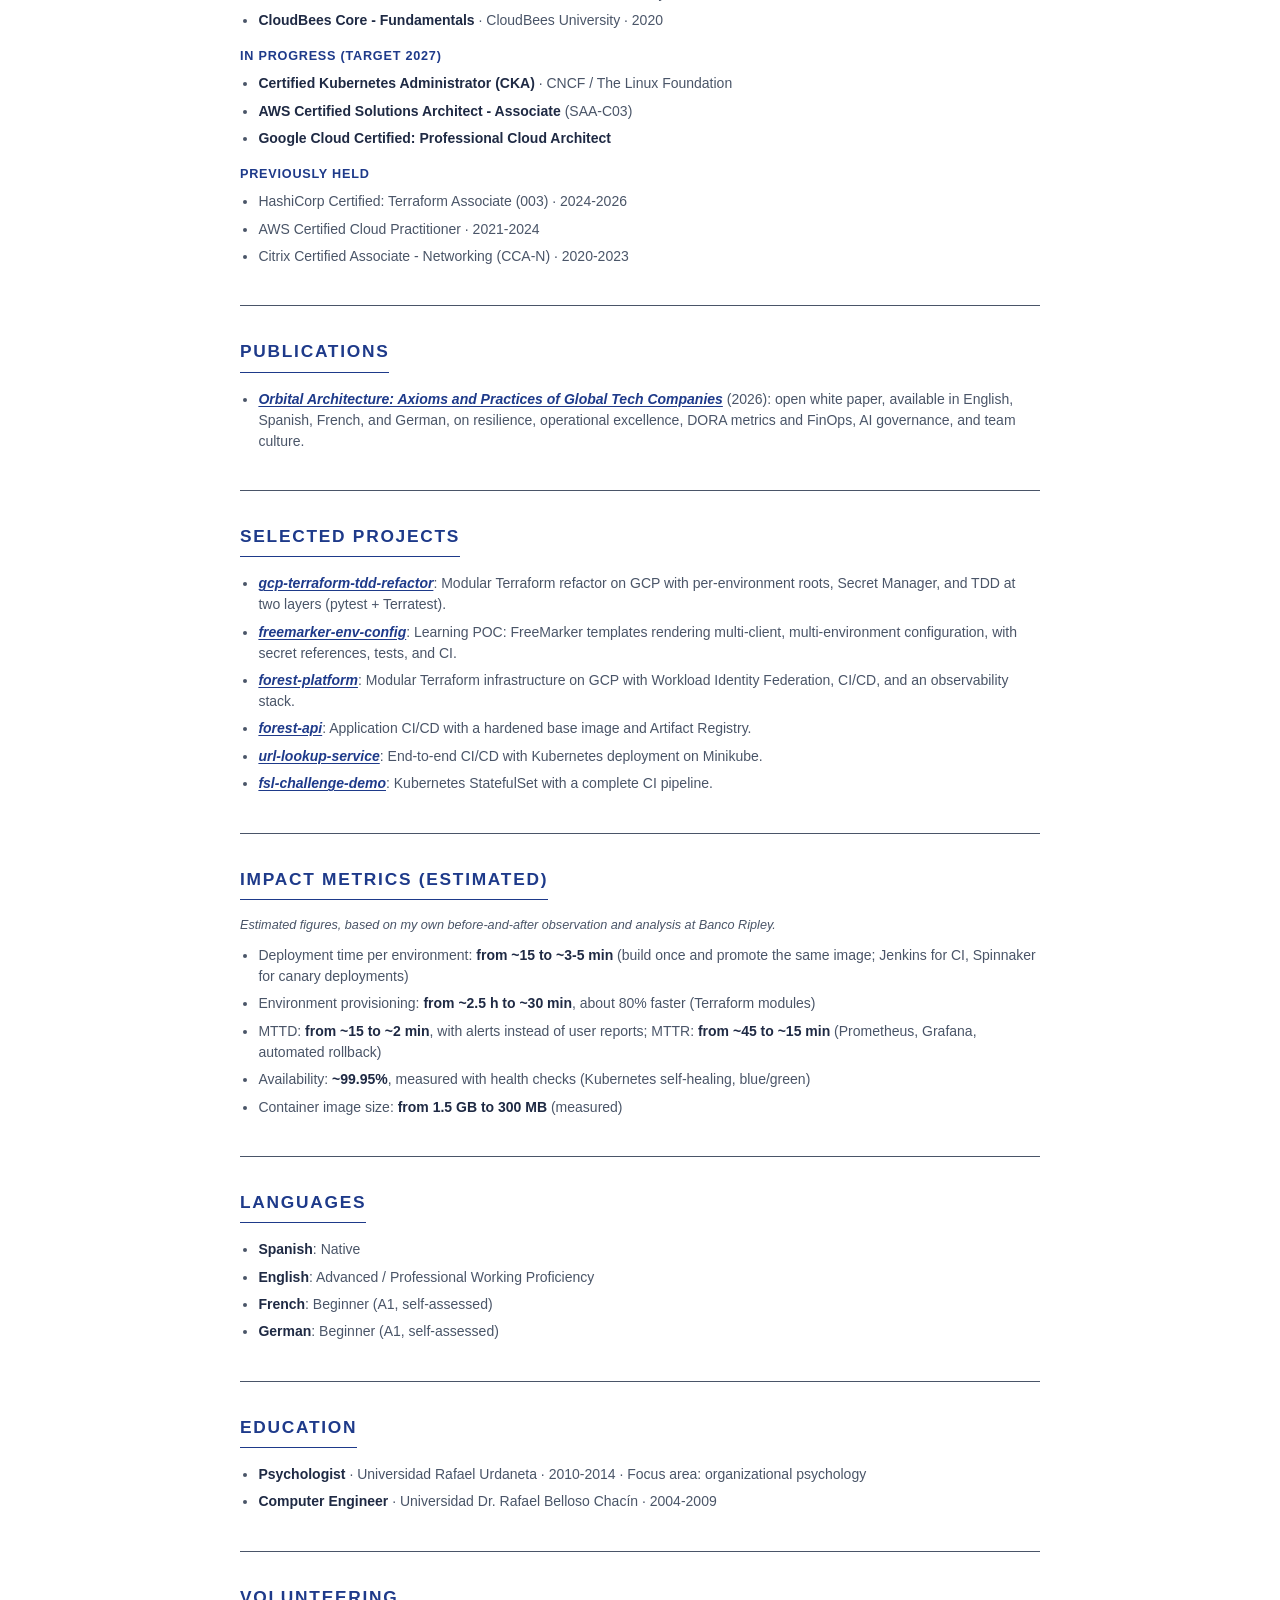
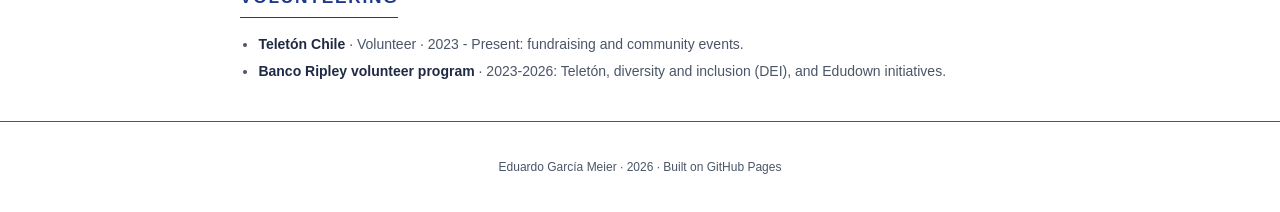
==== commit 10304b74: "content(cv): clearer impact metrics, SENTRA FileNet bullet, simple hyphens - Deployment time per env" ====
--- a/index.html
+++ b/index.html
@@ -3,10 +3,10 @@
 <head>
 <meta charset="UTF-8">
 <meta name="viewport" content="width=device-width, initial-scale=1.0">
-<title>Eduardo García Meier — Cloud &amp; DevSecOps Engineer</title>
+<title>Eduardo García Meier - Cloud &amp; DevSecOps Engineer</title>
 <meta name="description" content="Cloud &amp; DevSecOps Engineer with 10+ years in IT infrastructure, including 7+ years with cloud platforms (AWS, GCP), CI/CD, and infrastructure automation for banking, insurance, and enterprise clients.">
 <meta name="author" content="Eduardo García Meier">
-<meta property="og:title" content="Eduardo García Meier — Cloud &amp; DevSecOps Engineer">
+<meta property="og:title" content="Eduardo García Meier - Cloud &amp; DevSecOps Engineer">
 <meta property="og:description" content="Designing resilient, self-healing cloud platforms on AWS and GCP, with security built in from the first commit.">
 <meta property="og:type" content="profile">
 <link rel="stylesheet" href="styles.css">
@@ -85,7 +85,7 @@
           <h3>Zenta Group</h3>
           <p class="job-title">Cloud Engineer</p>
         </div>
-        <span class="dates">Aug 2026 – Present</span>
+        <span class="dates">Aug 2026 - Present</span>
       </header>
       <p class="job-note">Recently joined; contributing to an established multi-client platform.</p>
       <ul>
@@ -110,14 +110,14 @@
           <h3>Banco Ripley</h3>
           <p class="job-title">DevOps Engineer</p>
         </div>
-        <span class="dates">Jul 2021 – Apr 2026</span>
+        <span class="dates">Jul 2021 - Apr 2026</span>
       </header>
       <ul>
         <li>Designed and operated GKE and EKS clusters across production and non-production environments, serving <strong>5,000+ daily users</strong> with high availability (<strong>~99.95%</strong>).</li>
         <li>Implemented Infrastructure as Code with Terraform and Terragrunt on AWS and GCP, using a module-based structure and per-environment state files to limit blast radius; built a reusable module library adopted by multiple development cells, reducing environment provisioning from <strong>~2.5 h to ~30 min</strong>.</li>
-        <li>Built and templated declarative Jenkins pipelines (Jenkinsfile, parameterized jobs, reusable templates) together with Spinnaker for canary and blue/green deployments with automated rollback, reducing deployment time from <strong>~15 to ~3 min</strong>.</li>
+        <li>Built and templated declarative Jenkins pipelines (Jenkinsfile, parameterized jobs, reusable templates) together with Spinnaker for canary and blue/green deployments with automated rollback. By building each image once and promoting the same image through every environment, deployment time per environment went from <strong>~15 to ~3-5 min</strong>.</li>
         <li>Embedded security end to end in the delivery pipeline: SAST with SonarQube (SonarCloud) and Fortify, container image scanning with Trivy and Docker Scout, and secrets management with Jenkins Credentials, AWS Secrets Manager, and GCP Secret Manager.</li>
-        <li>Implemented GitOps and Gitflow on Bitbucket with branch promotion (development → release → master), so the right code reliably reached the right environment.</li>
+        <li>Implemented GitOps and Gitflow on Bitbucket with branch promotion (from development to release to master), so the right code reliably reached the right environment.</li>
         <li>Managed the Istio service mesh and Istio ingress gateway on EKS for north-south and east-west traffic, network policies, and observability of critical microservices.</li>
         <li>Ran stateless and stateful workloads on Kubernetes with Deployments and StatefulSets (PersistentVolumes, headless Services).</li>
         <li>Reduced Docker images from <strong>1.5 GB to 300 MB</strong> with hardened Alpine base images and a hybrid build strategy: Jenkins compiled the artifacts once and a single-stage Dockerfile copied them into the image (multi-stage only where needed), avoiding duplicate builds and cutting build time by ~40%.</li>
@@ -132,7 +132,7 @@
           <h3>Valor Unico</h3>
           <p class="job-title">DevOps Analyst</p>
         </div>
-        <span class="dates">Aug 2020 – Jul 2021</span>
+        <span class="dates">Aug 2020 - Jul 2021</span>
       </header>
       <ul>
         <li>Ran CI/CD for pre-production deployments with Jenkins, CloudBees CD, Bitbucket, and Git.</li>
@@ -149,7 +149,7 @@
           <h3>Seguros SURA</h3>
           <p class="job-title">System Administrator / IT Project Manager</p>
         </div>
-        <span class="dates">Jul 2018 – Aug 2020</span>
+        <span class="dates">Jul 2018 - Aug 2020</span>
       </header>
       <ul>
         <li>Administered hybrid infrastructure across on-premises (AIX, VMware) and AWS: IIS web servers, Citrix NetScaler (policies, load balancing, SSL, content switching), and Oracle Service Bus 12c with WebLogic 12c monitoring.</li>
@@ -166,11 +166,12 @@
           <h3>SENTRA Software House</h3>
           <p class="job-title">Middleware Operator</p>
         </div>
-        <span class="dates">Feb 2016 – Jul 2018</span>
+        <span class="dates">Feb 2016 - Jul 2018</span>
       </header>
       <ul>
         <li>Administered version control (CA Harvest SCM) for banking clients, managing branches and releases across multiple teams.</li>
         <li>Managed Oracle WebLogic Server for pre-production environments and deployed OSB services in SOA environments.</li>
+        <li>Supported IBM FileNet and compiled and deployed applications on Unix, including Angular front ends.</li>
         <li>Monitored infrastructure health with Nagios.</li>
       </ul>
     </article>
@@ -180,8 +181,8 @@
   <section class="section">
     <h2>Earlier Experience</h2>
     <ul class="earlier">
-      <li><strong>SIPCOM</strong> · Project Engineer · Chile · Aug–Oct 2015: workstation deployment, Active Directory and Exchange basics, TCP/IP troubleshooting.</li>
-      <li><strong>GENICA</strong> · Recruitment and Selection Analyst · Venezuela · 2014–2015: psychometric testing, interviews, and hiring contracts.</li>
+      <li><strong>SIPCOM</strong> · Project Engineer · Chile · Aug-Oct 2015: workstation deployment, Active Directory and Exchange basics, TCP/IP troubleshooting.</li>
+      <li><strong>GENICA</strong> · Recruitment and Selection Analyst · Venezuela · 2014-2015: psychometric testing, interviews, and hiring contracts.</li>
       <li><strong>DRAGASUR</strong> · IT Help Desk Technician · Venezuela · 2009: PC repair, Windows installation, and end-user support.</li>
     </ul>
   </section>
@@ -218,21 +219,21 @@
     <ul class="certs">
       <li><strong>Estándares de Ciberseguridad, Privacidad e Inteligencia Artificial</strong> (Cybersecurity, Privacy &amp; AI Standards) · Academia de Capacitación en Ciberseguridad · 2026</li>
       <li><strong>Gestor de Inclusión Laboral</strong> (Labor Inclusion Manager) · ChileValora · 2024</li>
-      <li><strong>Jenkins Pipeline – Fundamentals</strong> · CloudBees University · 2020</li>
-      <li><strong>Jenkins Administration – Fundamentals</strong> · CloudBees University · 2020</li>
-      <li><strong>CloudBees Core – Fundamentals</strong> · CloudBees University · 2020</li>
+      <li><strong>Jenkins Pipeline - Fundamentals</strong> · CloudBees University · 2020</li>
+      <li><strong>Jenkins Administration - Fundamentals</strong> · CloudBees University · 2020</li>
+      <li><strong>CloudBees Core - Fundamentals</strong> · CloudBees University · 2020</li>
     </ul>
     <h3 class="subhead">In Progress (Target 2027)</h3>
     <ul class="certs">
       <li><strong>Certified Kubernetes Administrator (CKA)</strong> · CNCF / The Linux Foundation</li>
-      <li><strong>AWS Certified Solutions Architect – Associate</strong> (SAA-C03)</li>
+      <li><strong>AWS Certified Solutions Architect - Associate</strong> (SAA-C03)</li>
       <li><strong>Google Cloud Certified: Professional Cloud Architect</strong></li>
     </ul>
     <h3 class="subhead">Previously Held</h3>
     <ul class="certs">
-      <li>HashiCorp Certified: Terraform Associate (003) · 2024–2026</li>
-      <li>AWS Certified Cloud Practitioner · 2021–2024</li>
-      <li>Citrix Certified Associate – Networking (CCA-N) · 2020–2023</li>
+      <li>HashiCorp Certified: Terraform Associate (003) · 2024-2026</li>
+      <li>AWS Certified Cloud Practitioner · 2021-2024</li>
+      <li>Citrix Certified Associate - Networking (CCA-N) · 2020-2023</li>
     </ul>
   </section>
 
@@ -259,11 +260,11 @@
     <h2>Impact Metrics (Estimated)</h2>
     <p class="section-note">Estimated figures, based on my own before-and-after observation and analysis at Banco Ripley.</p>
     <ul class="metrics">
-      <li>Deployment time: <strong>~15 min → ~3 min</strong> (Jenkins + Spinnaker)</li>
-      <li>Environment provisioning: <strong>~2.5 h → ~30 min</strong>, about 80% faster (Terraform modules)</li>
-      <li>MTTD: <strong>~15 min → ~2 min</strong> · MTTR: <strong>~45 min → ~15 min</strong> (Prometheus, Grafana, automated rollback)</li>
-      <li>Availability: <strong>~99.95%</strong> (Kubernetes self-healing, blue/green)</li>
-      <li>Container image size: <strong>1.5 GB → 300 MB</strong> (measured)</li>
+      <li>Deployment time per environment: <strong>from ~15 to ~3-5 min</strong> (build once and promote the same image; Jenkins for CI, Spinnaker for canary deployments)</li>
+      <li>Environment provisioning: <strong>from ~2.5 h to ~30 min</strong>, about 80% faster (Terraform modules)</li>
+      <li>MTTD: <strong>from ~15 to ~2 min</strong>, with alerts instead of user reports; MTTR: <strong>from ~45 to ~15 min</strong> (Prometheus, Grafana, automated rollback)</li>
+      <li>Availability: <strong>~99.95%</strong>, measured with health checks (Kubernetes self-healing, blue/green)</li>
+      <li>Container image size: <strong>from 1.5 GB to 300 MB</strong> (measured)</li>
     </ul>
   </section>
 
@@ -280,16 +281,16 @@
   <section class="section">
     <h2>Education</h2>
     <ul class="edu-list">
-      <li><strong>Psychologist</strong> · Universidad Rafael Urdaneta · 2010–2014 · Focus area: organizational psychology</li>
-      <li><strong>Computer Engineer</strong> · Universidad Dr. Rafael Belloso Chacín · 2004–2009</li>
+      <li><strong>Psychologist</strong> · Universidad Rafael Urdaneta · 2010-2014 · Focus area: organizational psychology</li>
+      <li><strong>Computer Engineer</strong> · Universidad Dr. Rafael Belloso Chacín · 2004-2009</li>
     </ul>
   </section>
 
   <section class="section">
     <h2>Volunteering</h2>
     <ul class="volunteer">
-      <li><strong>Teletón Chile</strong> · Volunteer · 2023 – Present: fundraising and community events.</li>
-      <li><strong>Banco Ripley volunteer program</strong> · 2023–2026: Teletón, diversity and inclusion (DEI), and Edudown initiatives.</li>
+      <li><strong>Teletón Chile</strong> · Volunteer · 2023 - Present: fundraising and community events.</li>
+      <li><strong>Banco Ripley volunteer program</strong> · 2023-2026: Teletón, diversity and inclusion (DEI), and Edudown initiatives.</li>
     </ul>
   </section>
 
